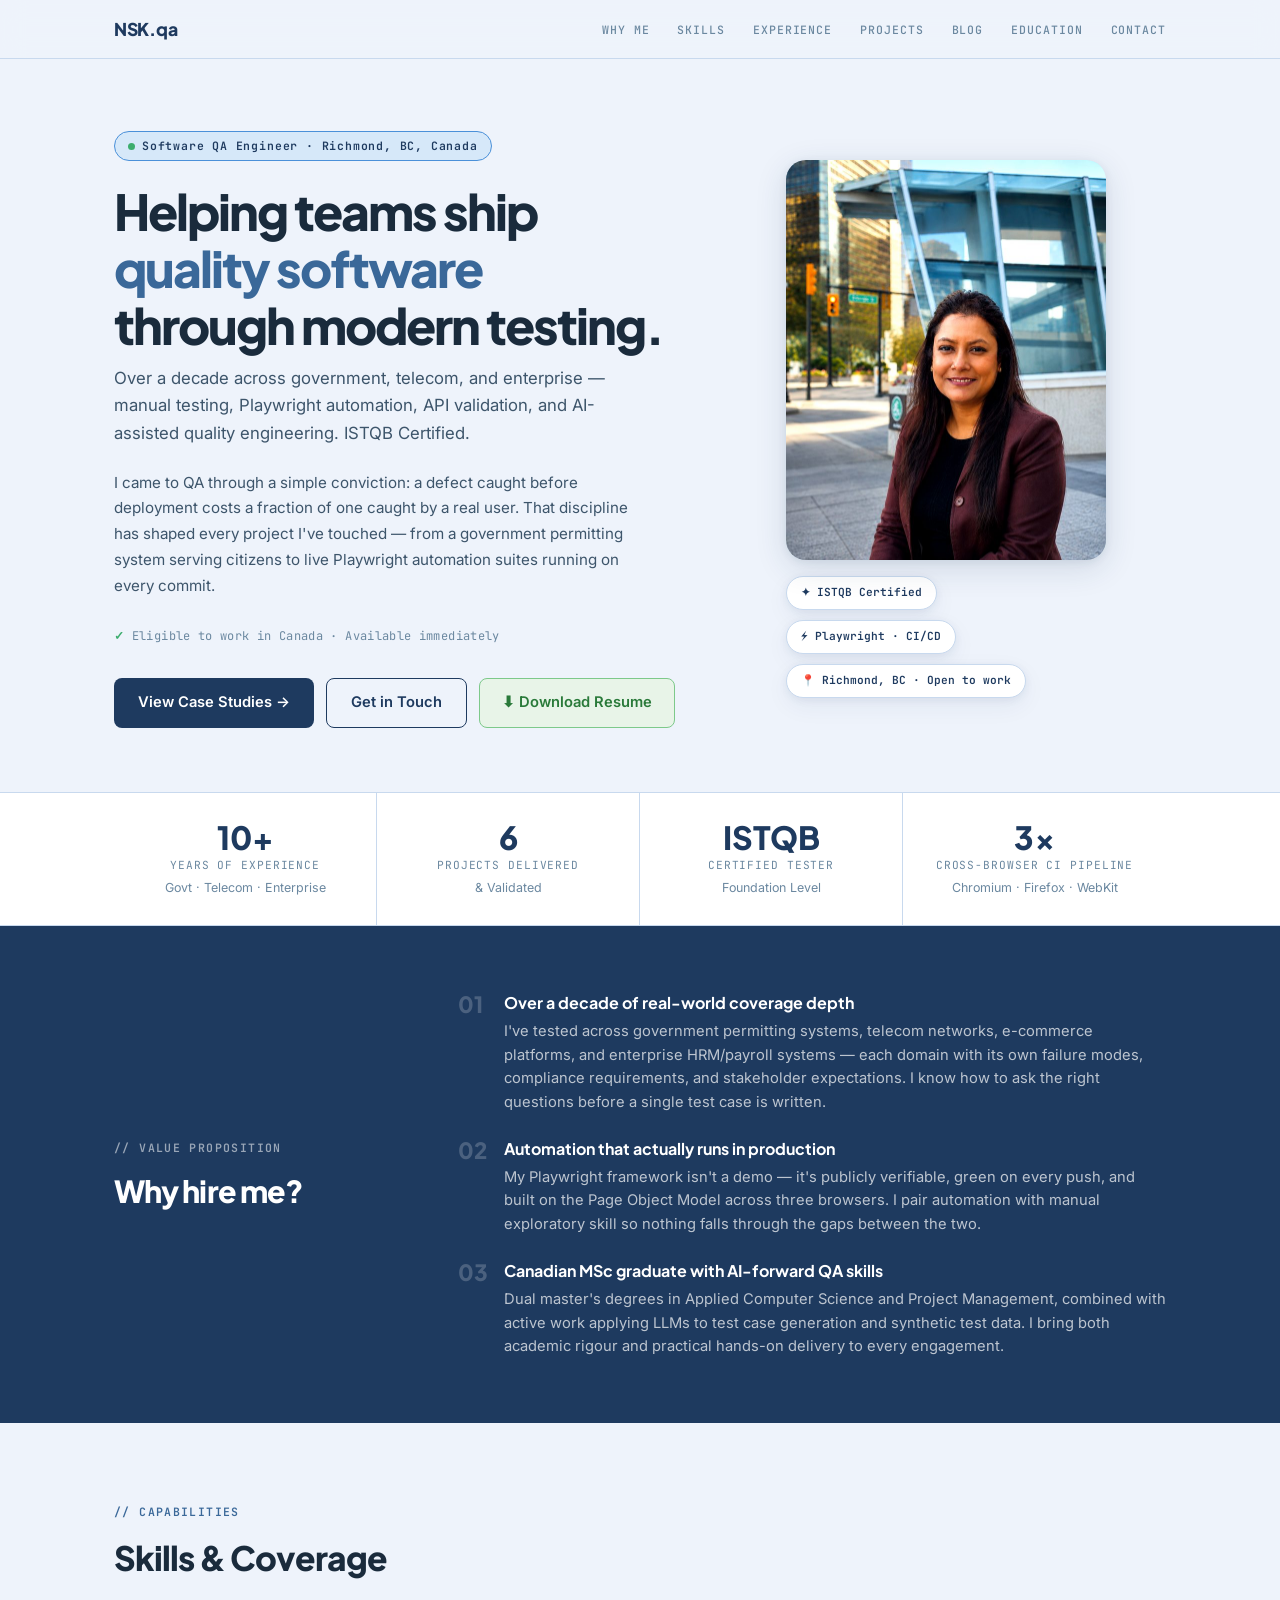
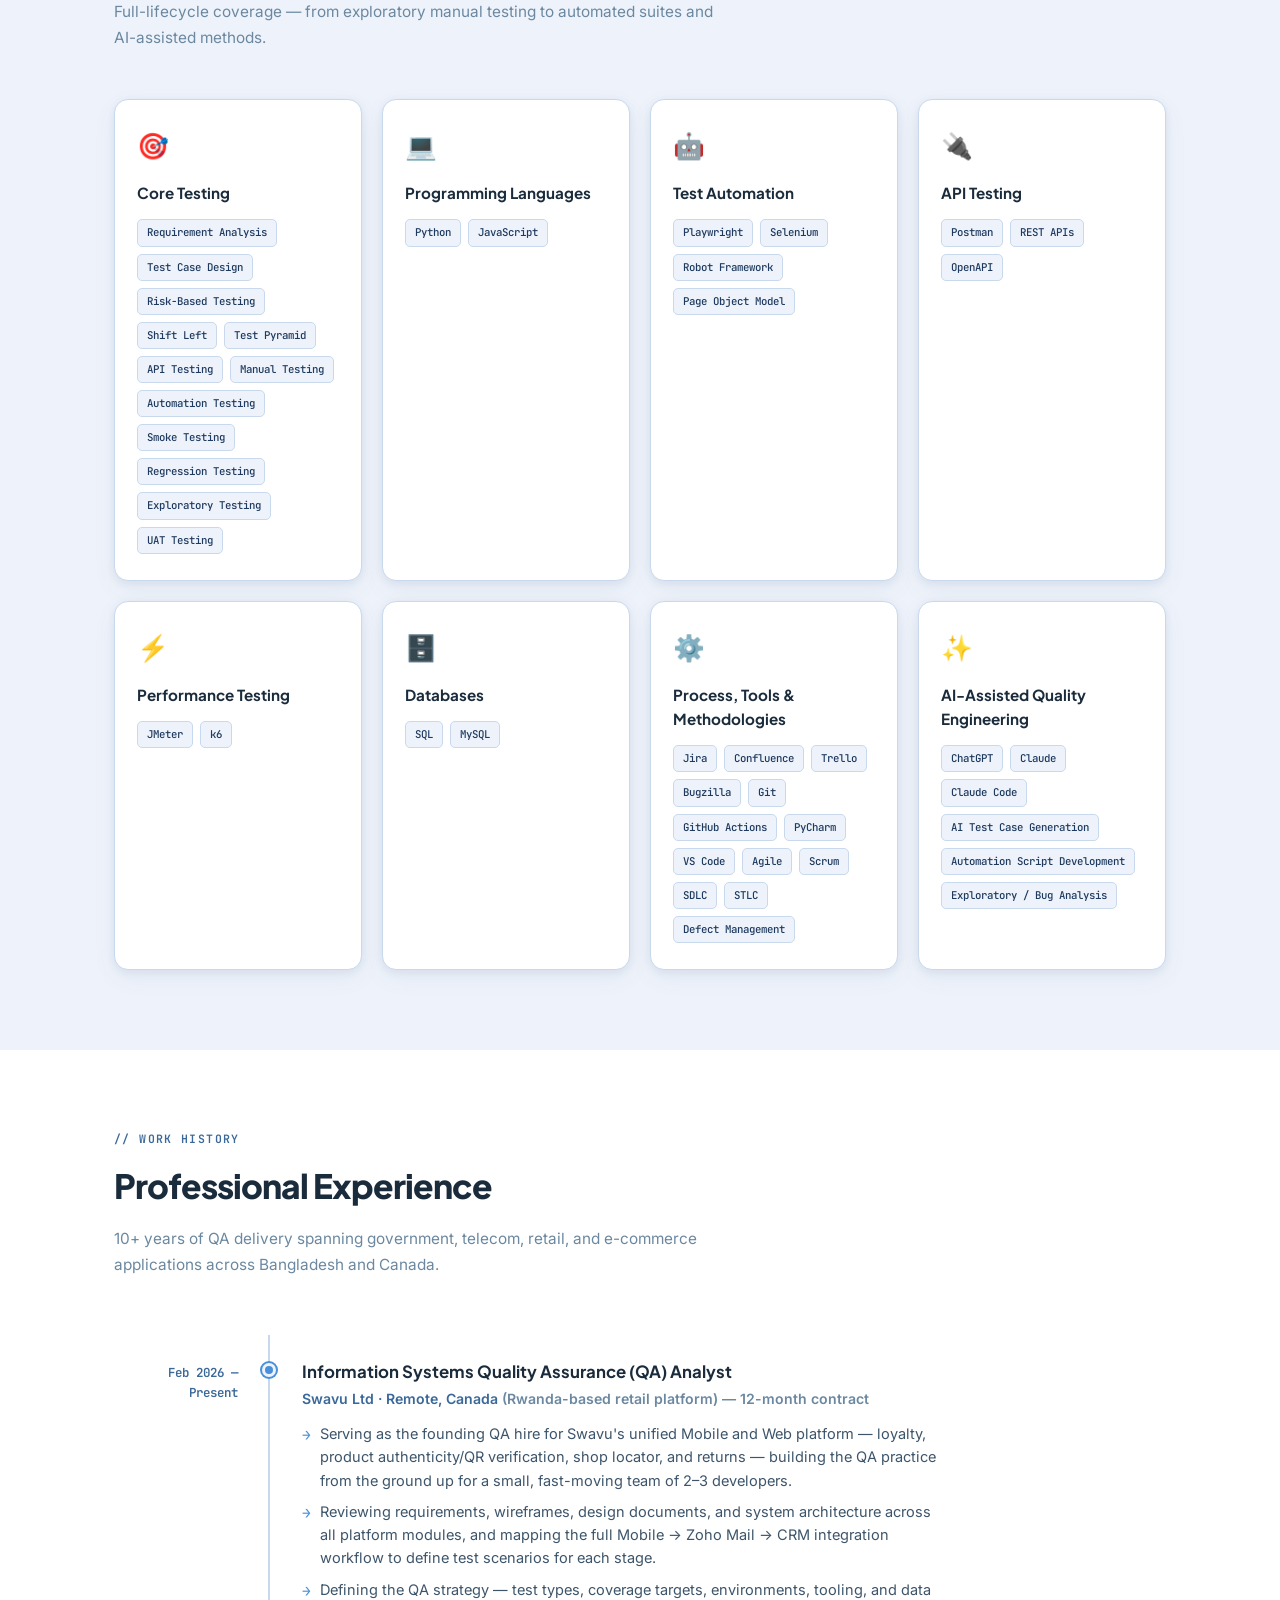
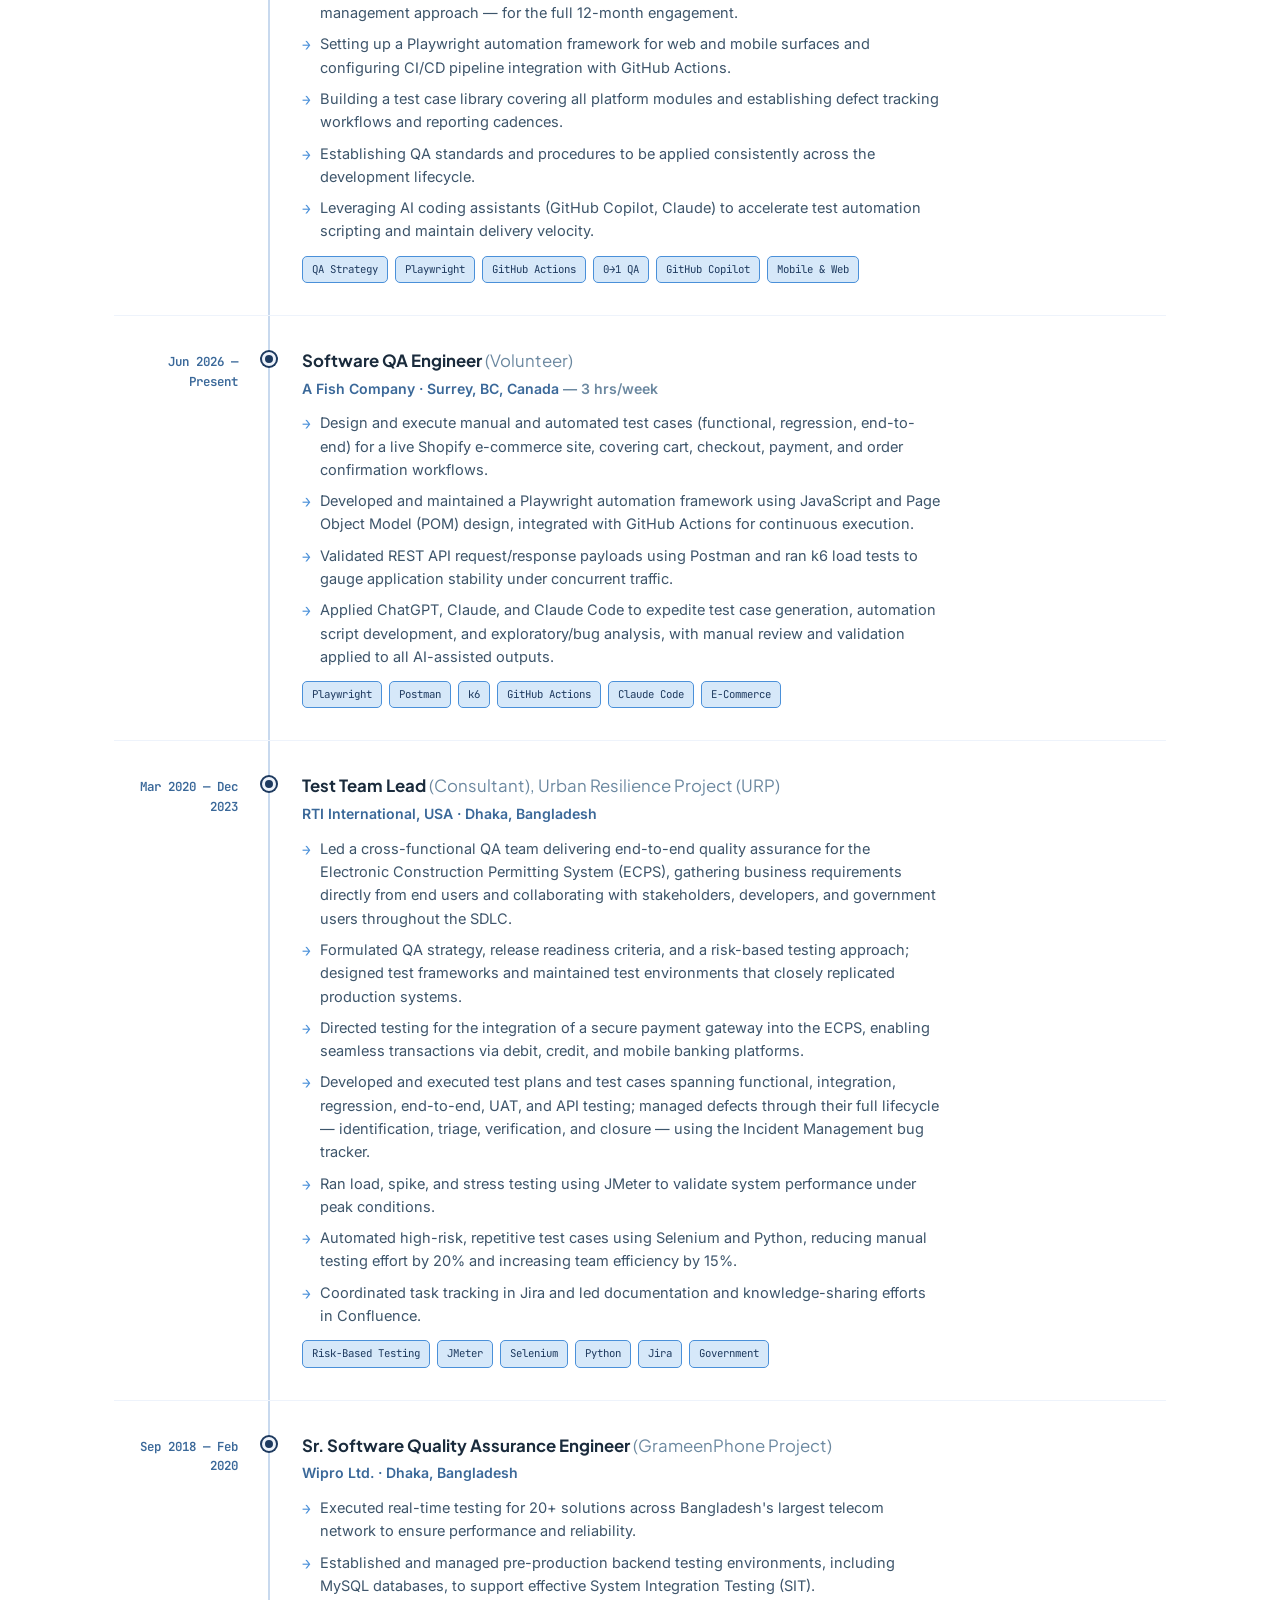
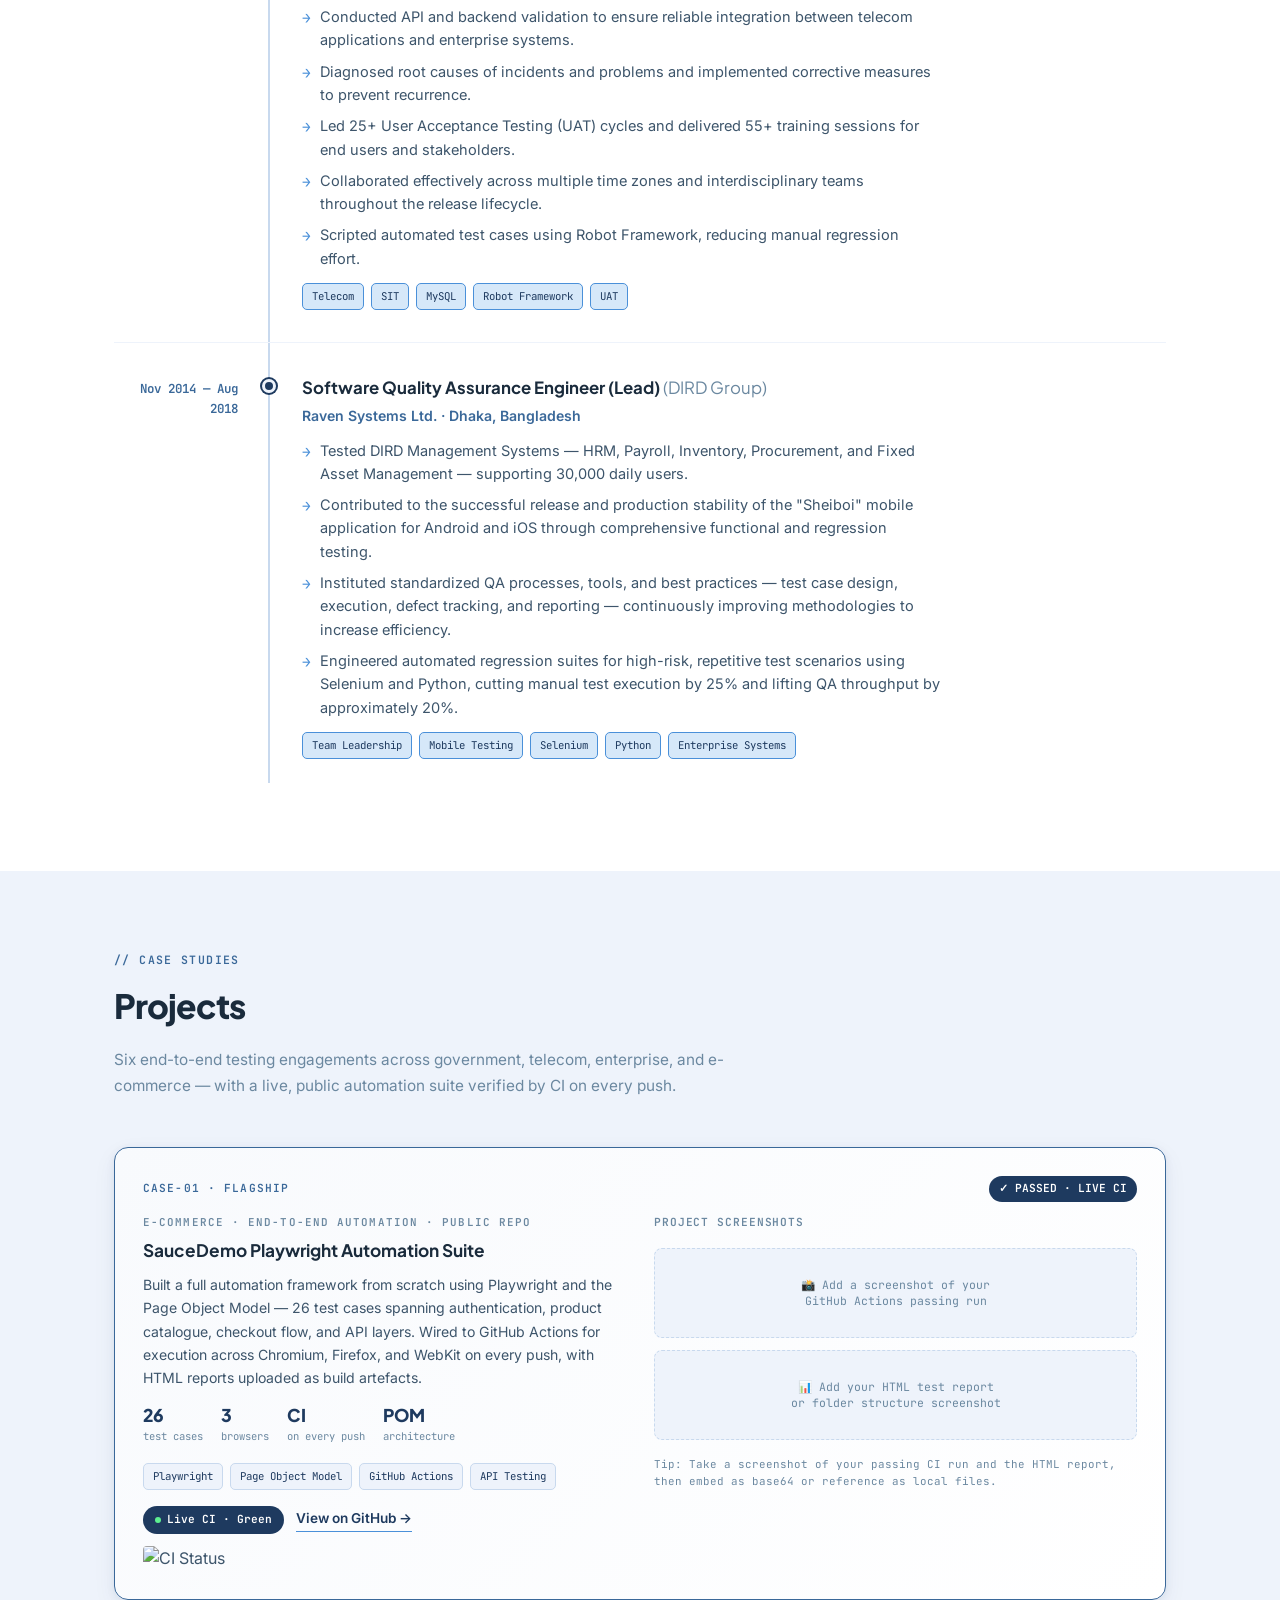
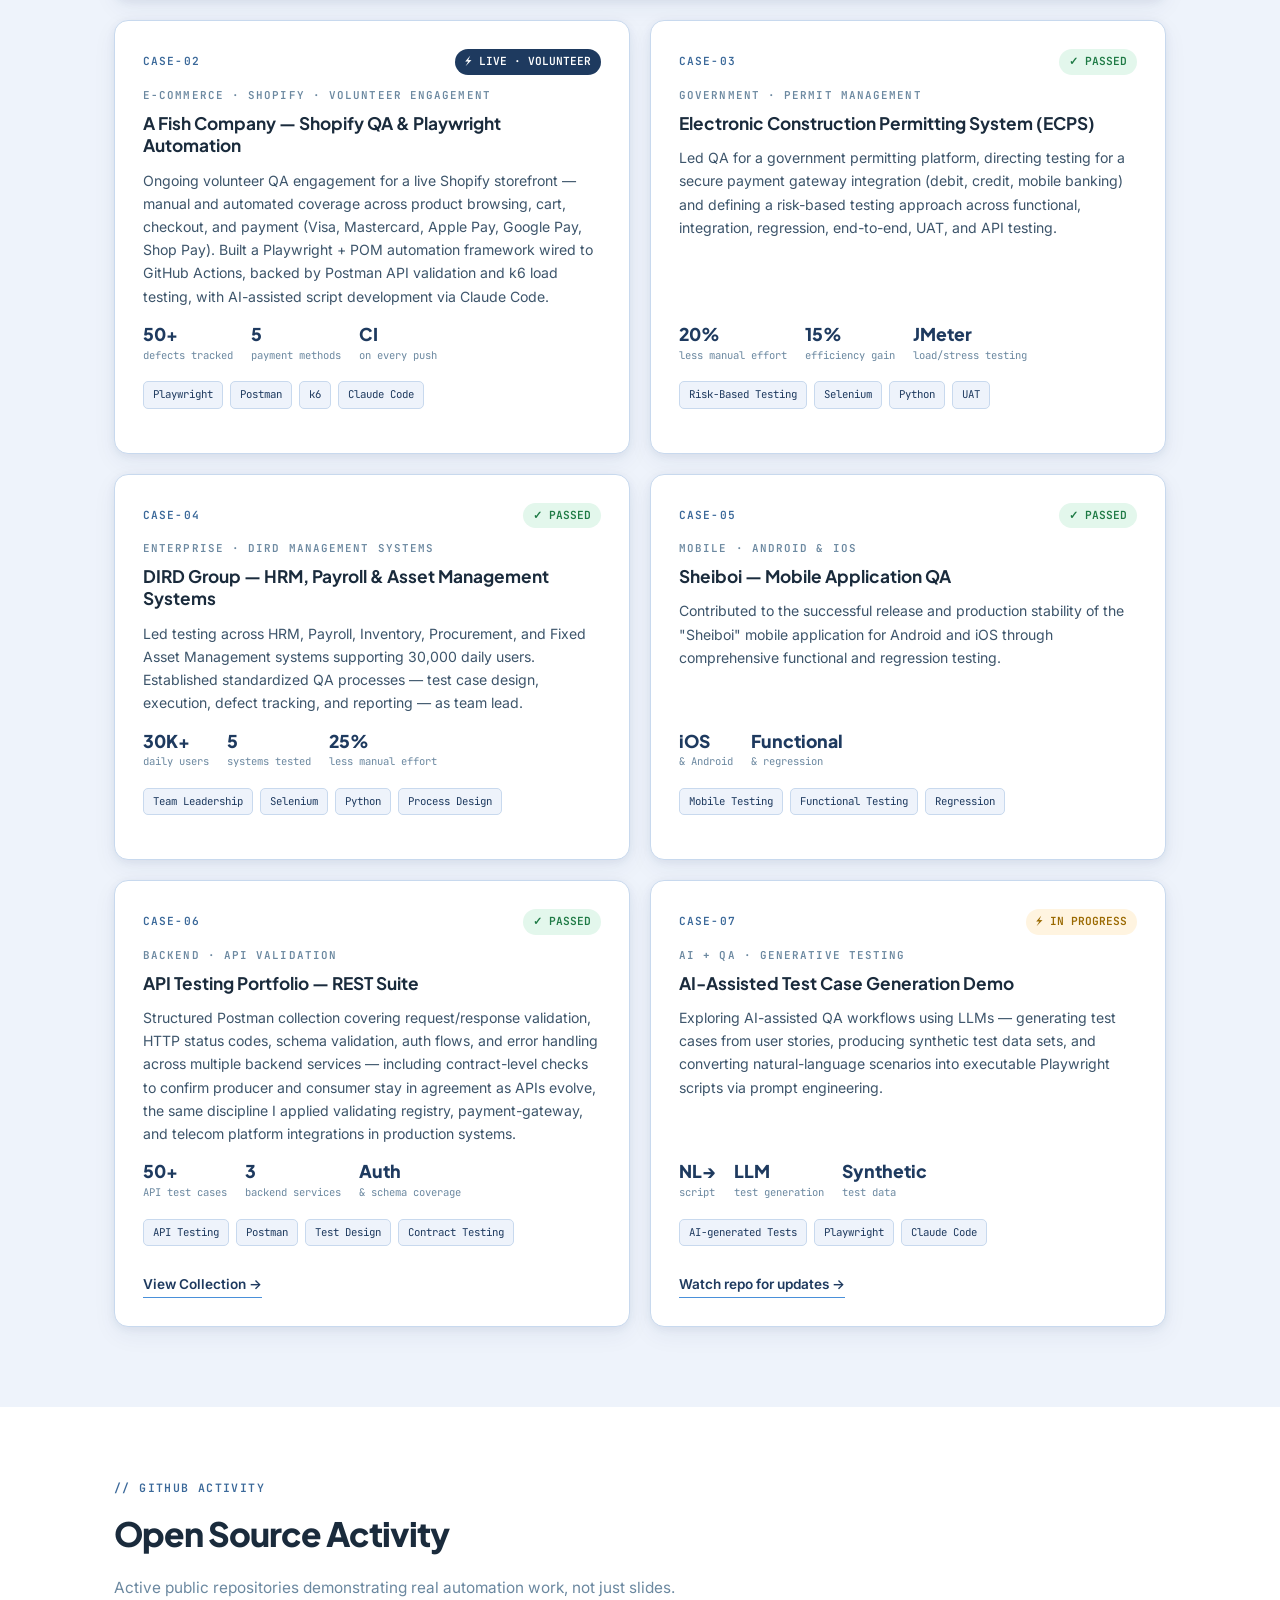
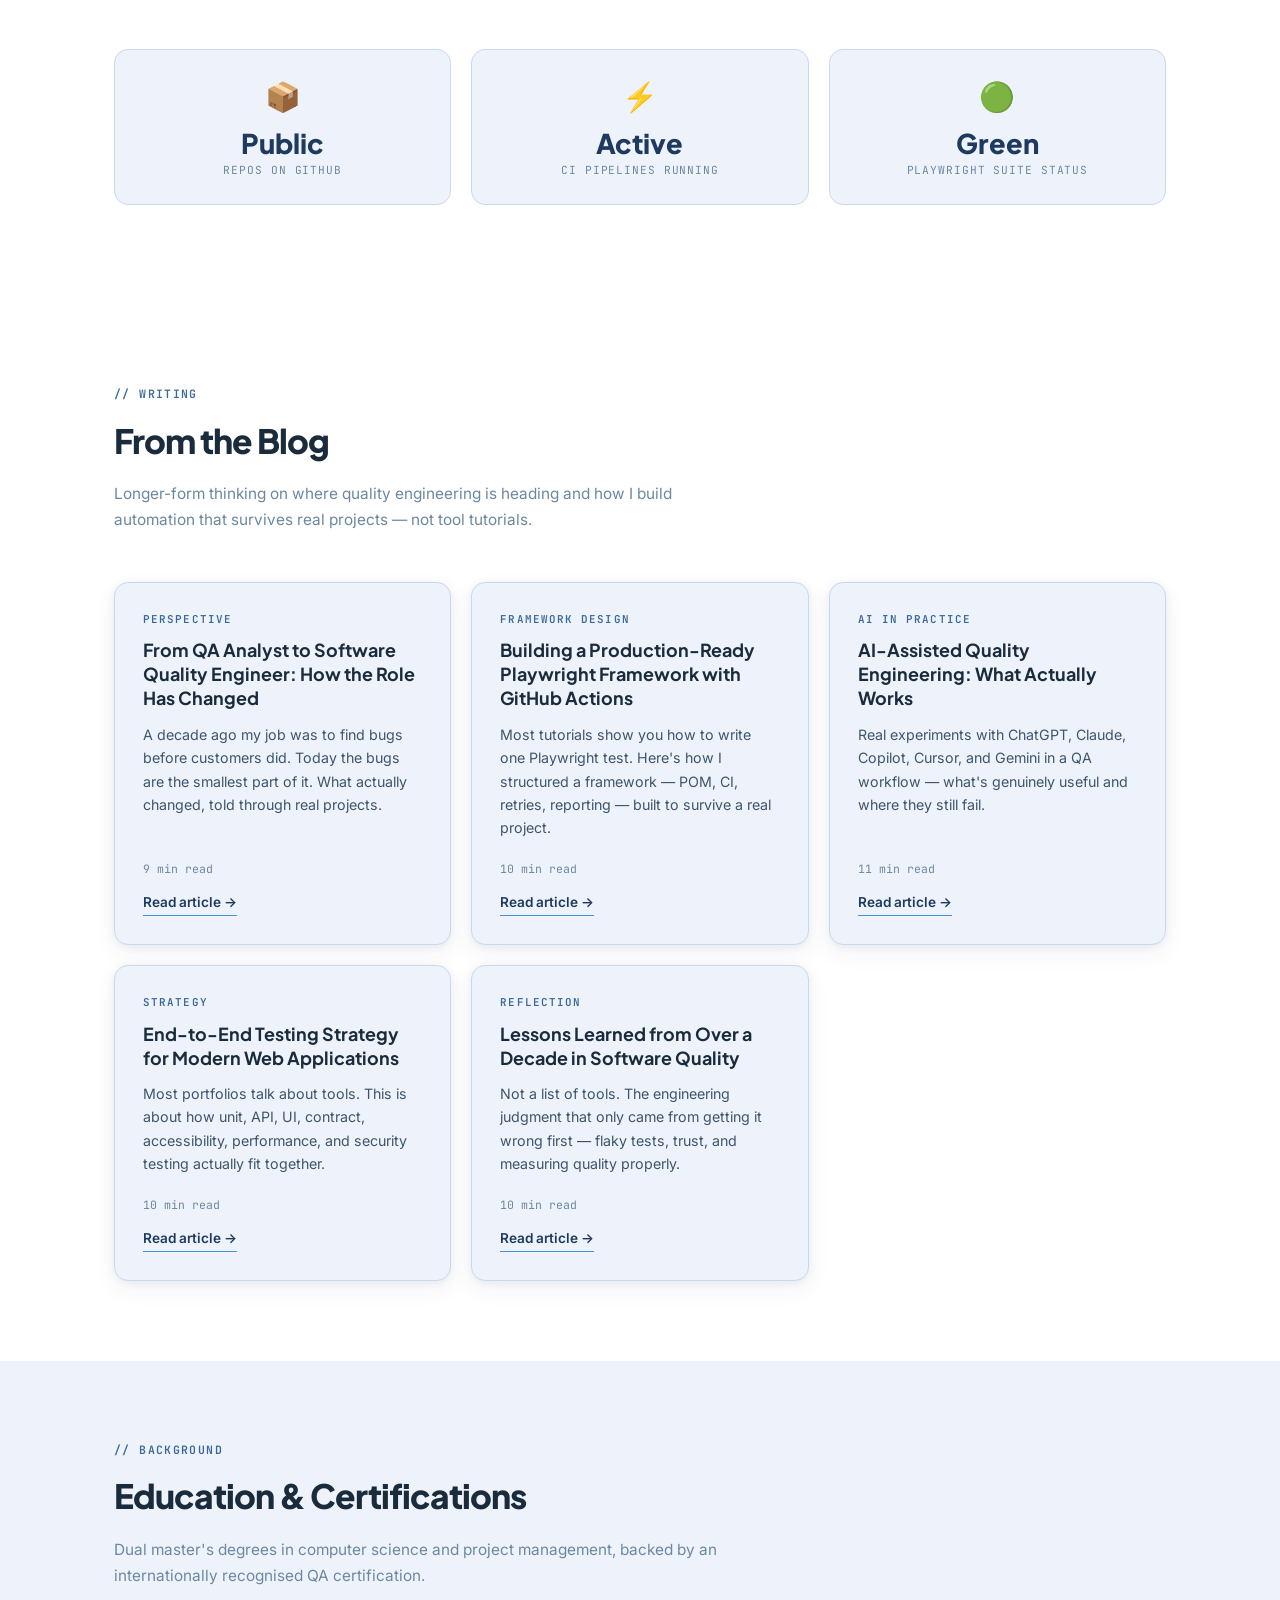
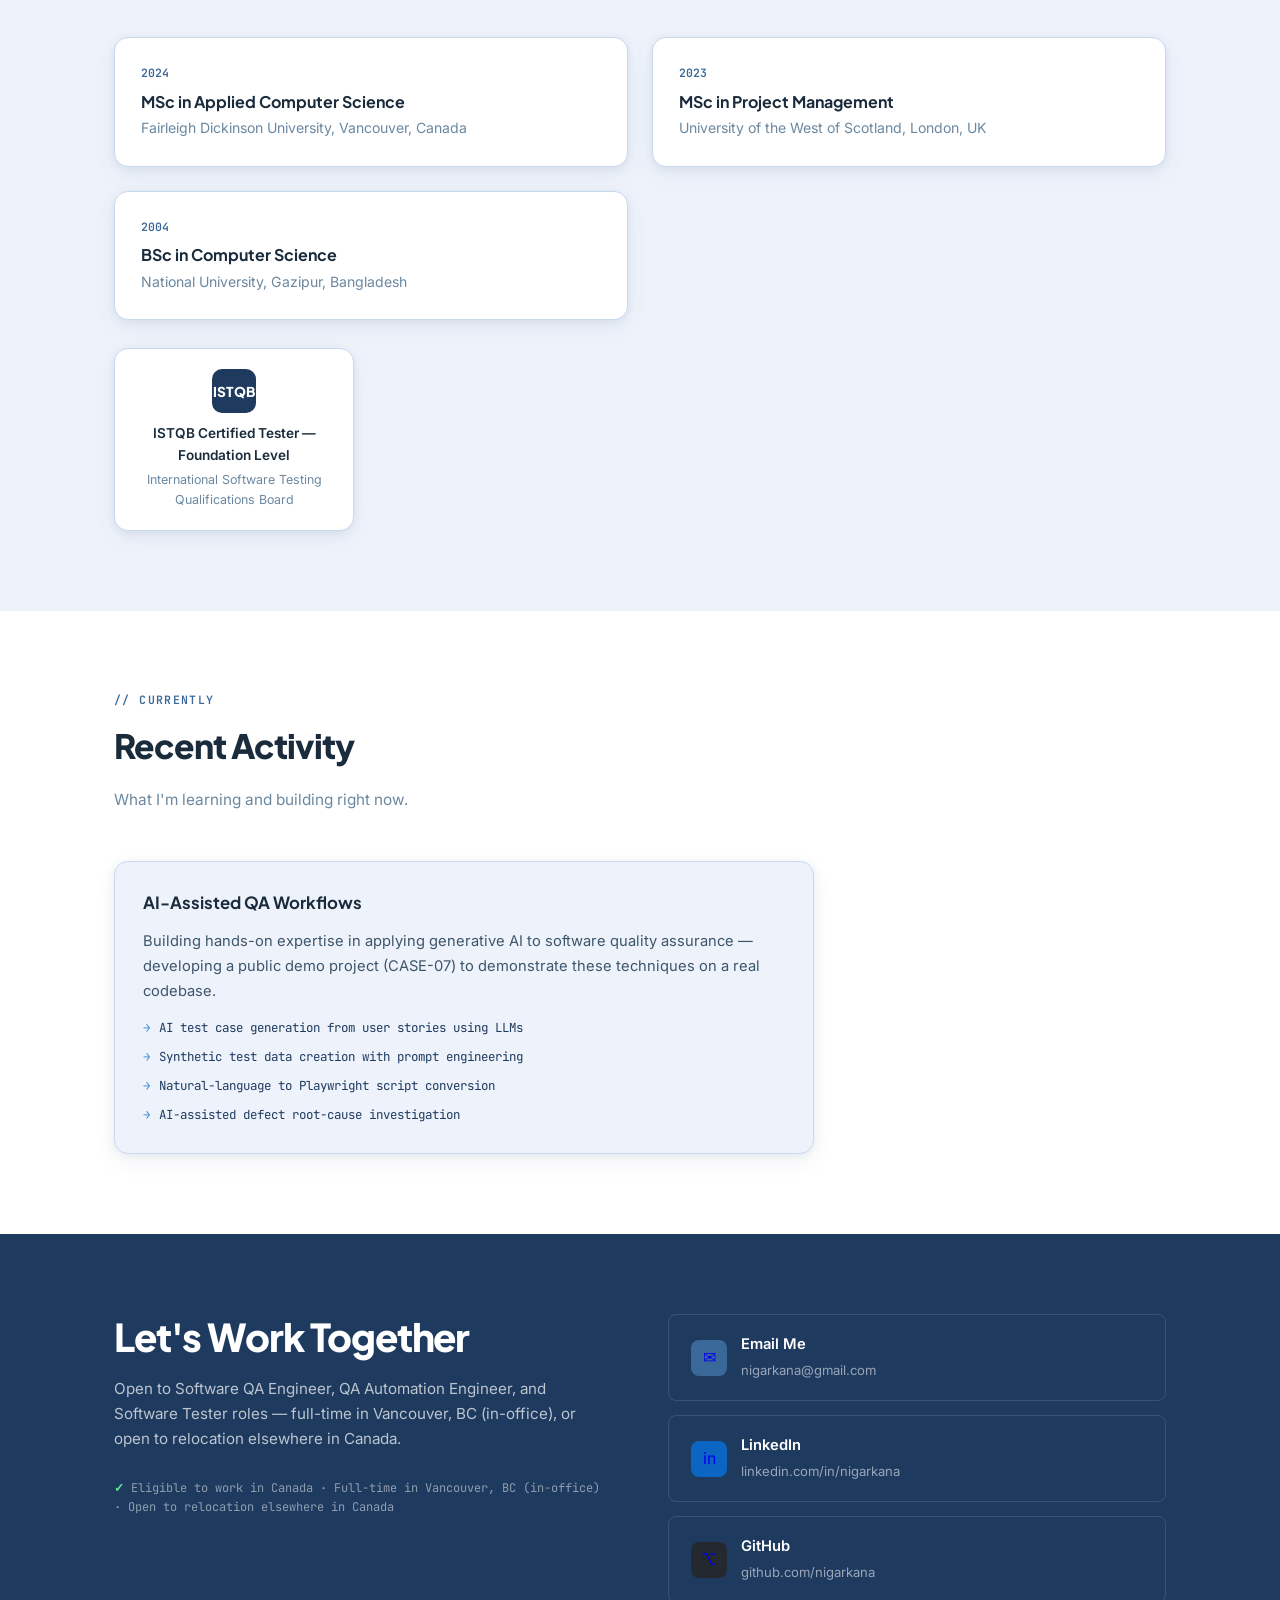
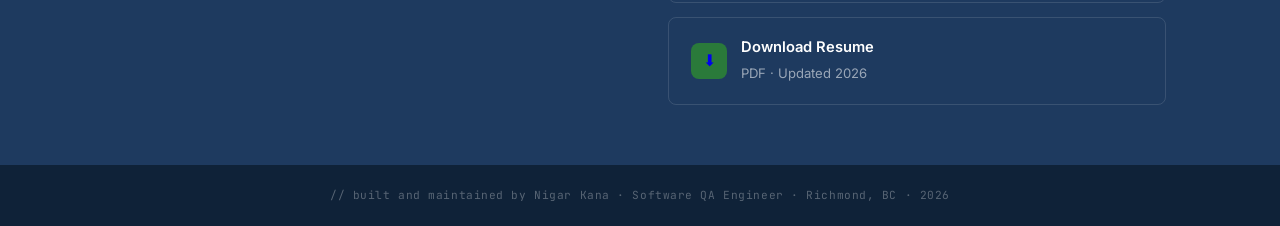
==== index.html @ 9fd66bad "Update Experience and Certifications from latest resume - Add new Swavu Ltd role (Information System" ====
<!DOCTYPE html>
<html lang="en">
<head>
  <meta charset="UTF-8" />
  <meta name="viewport" content="width=device-width, initial-scale=1.0" />
  <title>NK · Software QA Engineer | nigarkana.github.io</title>
  <meta name="description" content="Nigar Kana is a Software QA Engineer with 10+ years of experience across telecom, government, and e-commerce. ISTQB certified. Playwright, Selenium, API testing, and AI-assisted QA. Open to roles in Canada." />
  <meta property="og:title" content="Nigar Kana — Software QA Engineer" />
  <meta property="og:description" content="Software QA Engineer · ISTQB Certified · Playwright, Selenium & API Testing · Richmond, BC, Canada · Open to opportunities." />
  <meta property="og:type" content="profile" />
  <meta property="og:url" content="https://nigarkana.github.io/" />
  <meta name="twitter:card" content="summary" />
  <link rel="canonical" href="https://nigarkana.github.io/" />

  <!-- Favicon: NK monogram -->
  <link rel="icon" type="image/svg+xml" href="[data-uri]" />

  <!-- Fonts -->
  <link rel="preconnect" href="https://fonts.googleapis.com" />
  <link rel="preconnect" href="https://fonts.gstatic.com" crossorigin />
  <link href="https://fonts.googleapis.com/css2?family=Plus+Jakarta+Sans:wght@400;600;700;800&family=Inter:wght@400;500;600&family=JetBrains+Mono:wght@400;500;600&display=swap" rel="stylesheet" />

  <style>
    /* ──────────────────────────────────────────
       TOKENS
    ────────────────────────────────────────── */
    :root {
      --bg:           #EEF3FB;
      --surface:      #FFFFFF;
      --navy:         #1E3A5F;
      --navy-mid:     #2C4F7C;
      --navy-light:   #3A6899;
      --accent:       #4A90D9;
      --accent-soft:  #D6E8F9;
      --text-primary: #1A2B3C;
      --text-body:    #3D556B;
      --text-muted:   #6B88A0;
      --border:       #C8D9EE;
      --shadow-card:  0 2px 8px rgba(30,58,95,.07), 0 8px 24px rgba(30,58,95,.06);
      --shadow-hover: 0 8px 32px rgba(30,58,95,.14), 0 2px 8px rgba(30,58,95,.08);
      --radius:       14px;
      --radius-sm:    8px;
    }

    *, *::before, *::after { box-sizing: border-box; margin: 0; padding: 0; }

    html { scroll-behavior: smooth; }

    body {
      font-family: 'Inter', sans-serif;
      background: var(--bg);
      color: var(--text-body);
      line-height: 1.6;
      -webkit-font-smoothing: antialiased;
    }

    /* ──────────────────────────────────────────
       NAV
    ────────────────────────────────────────── */
    nav {
      position: sticky;
      top: 0;
      z-index: 100;
      background: rgba(238,243,251,.92);
      backdrop-filter: blur(12px);
      border-bottom: 1px solid var(--border);
    }
    .nav-inner {
      max-width: 1100px;
      margin: 0 auto;
      padding: 0 24px;
      height: 58px;
      display: flex;
      align-items: center;
      justify-content: space-between;
    }
    .nav-logo {
      font-family: 'Plus Jakarta Sans', sans-serif;
      font-weight: 800;
      font-size: 1.1rem;
      color: var(--navy);
      letter-spacing: -.3px;
      text-decoration: none;
    }
    .nav-links {
      display: flex;
      gap: 28px;
      list-style: none;
    }
    .nav-links a {
      font-family: 'JetBrains Mono', monospace;
      font-size: .72rem;
      font-weight: 500;
      color: var(--text-muted);
      text-decoration: none;
      text-transform: uppercase;
      letter-spacing: .08em;
      transition: color .2s;
    }
    .nav-links a:hover { color: var(--navy); }

    /* ──────────────────────────────────────────
       HERO
    ────────────────────────────────────────── */
    .hero {
      max-width: 1100px;
      margin: 0 auto;
      padding: 72px 24px 64px;
      display: grid;
      grid-template-columns: 1fr 380px;
      gap: 56px;
      align-items: center;
    }

    .hero-badge {
      display: inline-flex;
      align-items: center;
      gap: 7px;
      background: var(--accent-soft);
      border: 1px solid var(--accent);
      color: var(--navy);
      font-family: 'JetBrains Mono', monospace;
      font-size: .72rem;
      font-weight: 600;
      letter-spacing: .07em;
      padding: 5px 13px;
      border-radius: 20px;
      margin-bottom: 22px;
    }
    .hero-badge::before {
      content: '';
      width: 7px; height: 7px;
      background: #3CAD6E;
      border-radius: 50%;
      animation: pulse 2s infinite;
    }
    @keyframes pulse {
      0%,100% { opacity: 1; }
      50% { opacity: .4; }
    }

    .hero-headline {
      font-family: 'Plus Jakarta Sans', sans-serif;
      font-weight: 800;
      font-size: clamp(2.1rem, 4.5vw, 3.1rem);
      line-height: 1.15;
      color: var(--text-primary);
      letter-spacing: -.04em;
      margin-bottom: 10px;
    }
    .hero-headline em {
      font-style: normal;
      color: var(--navy-light);
    }

    .hero-tagline {
      font-size: 1.05rem;
      color: var(--text-body);
      margin-bottom: 22px;
      max-width: 540px;
      line-height: 1.65;
    }

    .hero-bio {
      font-size: .95rem;
      color: var(--text-body);
      max-width: 540px;
      line-height: 1.7;
      margin-bottom: 28px;
    }

    .hero-eligibility {
      font-family: 'JetBrains Mono', monospace;
      font-size: .75rem;
      color: var(--text-muted);
      margin-bottom: 32px;
      letter-spacing: .03em;
    }
    .hero-eligibility::before {
      content: '✓ ';
      color: #3CAD6E;
      font-weight: 700;
    }

    .hero-cta {
      display: flex;
      gap: 12px;
      flex-wrap: wrap;
    }
    .btn-primary {
      background: var(--navy);
      color: #fff;
      padding: 12px 24px;
      border-radius: var(--radius-sm);
      font-family: 'Inter', sans-serif;
      font-weight: 600;
      font-size: .92rem;
      text-decoration: none;
      transition: background .2s, transform .15s;
      display: inline-flex;
      align-items: center;
      gap: 7px;
    }
    .btn-primary:hover { background: var(--navy-mid); transform: translateY(-1px); }
    .btn-secondary {
      background: transparent;
      color: var(--navy);
      padding: 12px 24px;
      border-radius: var(--radius-sm);
      border: 1.5px solid var(--navy);
      font-family: 'Inter', sans-serif;
      font-weight: 600;
      font-size: .92rem;
      text-decoration: none;
      transition: background .2s, transform .15s;
      display: inline-flex;
      align-items: center;
      gap: 7px;
    }
    .btn-secondary:hover { background: var(--accent-soft); transform: translateY(-1px); }

    /* Resume download button — distinct style */
    .btn-resume {
      background: #E8F4E8;
      color: #2A7A3A;
      border: 1.5px solid #7DC98A;
      padding: 12px 22px;
      border-radius: var(--radius-sm);
      font-family: 'Inter', sans-serif;
      font-weight: 600;
      font-size: .92rem;
      text-decoration: none;
      transition: background .2s, transform .15s;
      display: inline-flex;
      align-items: center;
      gap: 7px;
    }
    .btn-resume:hover { background: #D0EBD3; transform: translateY(-1px); }

    /* ── Hero Photo ── */
    .hero-photo-wrap {
      display: flex;
      flex-direction: column;
      justify-content: flex-start;
      align-items: flex-start;
    }
    .hero-photo-card {
      width: 320px;
      height: 400px;
      border-radius: 20px;
      overflow: hidden;
      box-shadow: var(--shadow-hover);
      position: relative;
      background: var(--accent-soft);
      transition: transform .4s ease;
      transform-style: preserve-3d;
    }
    .hero-photo-card:hover {
      transform: perspective(800px) rotateY(-4deg) rotateX(2deg) scale(1.02);
    }
    .hero-photo-card img {
      width: 100%;
      height: 100%;
      object-fit: cover;
      display: block;
    }
    .hero-photo-placeholder {
      width: 100%;
      height: 100%;
      display: flex;
      align-items: center;
      justify-content: center;
      flex-direction: column;
      gap: 8px;
      background: linear-gradient(145deg, var(--accent-soft), #d0e4f5);
      color: var(--navy-light);
      font-family: 'JetBrains Mono', monospace;
      font-size: .8rem;
    }
    .photo-monogram {
      width: 72px;
      height: 72px;
      background: var(--navy);
      border-radius: 50%;
      display: flex;
      align-items: center;
      justify-content: center;
      font-family: 'Plus Jakarta Sans', sans-serif;
      font-weight: 800;
      font-size: 1.6rem;
      color: #fff;
    }

    .credential-tags {
      display: flex;
      flex-direction: column;
      gap: 10px;
      margin-top: 16px;
      align-items: flex-start;
    }
    .ctag {
      background: var(--surface);
      border: 1px solid var(--border);
      border-radius: 30px;
      padding: 7px 14px;
      font-family: 'JetBrains Mono', monospace;
      font-size: .7rem;
      font-weight: 600;
      color: var(--navy);
      box-shadow: var(--shadow-card);
      white-space: nowrap;
    }

    /* ──────────────────────────────────────────
       STATS ROW
    ────────────────────────────────────────── */
    .stats-row {
      background: var(--surface);
      border-top: 1px solid var(--border);
      border-bottom: 1px solid var(--border);
    }
    .stats-inner {
      max-width: 1100px;
      margin: 0 auto;
      padding: 0 24px;
      display: grid;
      grid-template-columns: repeat(4, 1fr);
      divide-x: 1px solid var(--border);
    }
    .stat-item {
      padding: 28px 24px;
      border-right: 1px solid var(--border);
      text-align: center;
    }
    .stat-item:last-child { border-right: none; }
    .stat-number {
      font-family: 'Plus Jakarta Sans', sans-serif;
      font-weight: 800;
      font-size: 2rem;
      color: var(--navy);
      line-height: 1;
      margin-bottom: 4px;
    }
    .stat-label {
      font-family: 'JetBrains Mono', monospace;
      font-size: .7rem;
      color: var(--text-muted);
      text-transform: uppercase;
      letter-spacing: .08em;
    }
    .stat-sub {
      font-size: .78rem;
      color: var(--text-muted);
      margin-top: 3px;
    }

    /* ──────────────────────────────────────────
       SECTION SKELETON
    ────────────────────────────────────────── */
    section { padding: 80px 0; }
    .section-inner { max-width: 1100px; margin: 0 auto; padding: 0 24px; }

    .section-eyebrow {
      font-family: 'JetBrains Mono', monospace;
      font-size: .72rem;
      font-weight: 600;
      color: var(--navy-light);
      letter-spacing: .12em;
      text-transform: uppercase;
      margin-bottom: 10px;
    }
    .section-title {
      font-family: 'Plus Jakarta Sans', sans-serif;
      font-weight: 800;
      font-size: clamp(1.6rem, 3vw, 2.1rem);
      color: var(--text-primary);
      letter-spacing: -.03em;
      margin-bottom: 14px;
    }
    .section-desc {
      font-size: .96rem;
      color: var(--text-muted);
      max-width: 620px;
      line-height: 1.7;
      margin-bottom: 48px;
    }

    /* ──────────────────────────────────────────
       WHY HIRE ME
    ────────────────────────────────────────── */
    #why { background: var(--navy); color: #fff; padding: 64px 0; }
    .why-inner {
      max-width: 1100px;
      margin: 0 auto;
      padding: 0 24px;
      display: grid;
      grid-template-columns: 280px 1fr;
      gap: 64px;
      align-items: center;
    }
    .why-label {
      font-family: 'JetBrains Mono', monospace;
      font-size: .72rem;
      font-weight: 600;
      letter-spacing: .12em;
      text-transform: uppercase;
      color: rgba(255,255,255,.55);
      margin-bottom: 14px;
    }
    .why-heading {
      font-family: 'Plus Jakarta Sans', sans-serif;
      font-weight: 800;
      font-size: 1.9rem;
      color: #fff;
      letter-spacing: -.03em;
      line-height: 1.25;
    }
    .why-points {
      display: flex;
      flex-direction: column;
      gap: 22px;
    }
    .why-point {
      display: flex;
      gap: 18px;
      align-items: flex-start;
    }
    .why-num {
      font-family: 'Plus Jakarta Sans', sans-serif;
      font-weight: 800;
      font-size: 1.4rem;
      color: rgba(255,255,255,.2);
      min-width: 28px;
      line-height: 1.3;
    }
    .why-text strong {
      display: block;
      font-family: 'Plus Jakarta Sans', sans-serif;
      font-weight: 700;
      font-size: 1rem;
      color: #fff;
      margin-bottom: 4px;
    }
    .why-text p {
      font-size: .92rem;
      color: rgba(255,255,255,.7);
      line-height: 1.6;
    }

    /* ──────────────────────────────────────────
       SKILLS
    ────────────────────────────────────────── */
    #skills { background: var(--bg); }
    .skills-grid {
      display: grid;
      grid-template-columns: repeat(4, 1fr);
      gap: 20px;
    }
    .skill-card {
      background: var(--surface);
      border: 1px solid var(--border);
      border-radius: var(--radius);
      padding: 26px 22px;
      box-shadow: var(--shadow-card);
      transition: box-shadow .25s, transform .25s;
    }
    .skill-card:hover {
      box-shadow: var(--shadow-hover);
      transform: translateY(-3px);
    }
    .skill-icon { font-size: 1.6rem; margin-bottom: 14px; }
    .skill-name {
      font-family: 'Plus Jakarta Sans', sans-serif;
      font-weight: 700;
      font-size: .95rem;
      color: var(--text-primary);
      margin-bottom: 14px;
    }
    .skill-tags {
      display: flex;
      flex-wrap: wrap;
      gap: 7px;
    }
    .stag {
      font-family: 'JetBrains Mono', monospace;
      font-size: .67rem;
      font-weight: 500;
      background: var(--bg);
      border: 1px solid var(--border);
      color: var(--navy);
      padding: 4px 9px;
      border-radius: 5px;
    }

    /* ──────────────────────────────────────────
       PROFESSIONAL EXPERIENCE
    ────────────────────────────────────────── */
    #experience { background: var(--surface); }
    .exp-timeline {
      position: relative;
      display: flex;
      flex-direction: column;
      gap: 0;
    }
    .exp-timeline::before {
      content: '';
      position: absolute;
      left: 154px;
      top: 8px;
      bottom: 8px;
      width: 2px;
      background: var(--border);
    }
    .exp-item {
      display: grid;
      grid-template-columns: 156px 1fr;
      gap: 32px;
      padding: 32px 0;
      border-bottom: 1px solid var(--bg);
      position: relative;
    }
    .exp-item:last-child { border-bottom: none; }
    .exp-date {
      text-align: right;
      padding-right: 32px;
      padding-top: 4px;
    }
    .exp-year {
      font-family: 'JetBrains Mono', monospace;
      font-size: .78rem;
      font-weight: 600;
      color: var(--navy-light);
    }
    .exp-dot {
      position: absolute;
      left: 148px;
      top: 36px;
      width: 14px;
      height: 14px;
      border-radius: 50%;
      background: var(--navy);
      border: 3px solid var(--bg);
      box-shadow: 0 0 0 2px var(--navy);
    }
    .exp-dot.accent {
      background: var(--accent);
      box-shadow: 0 0 0 2px var(--accent);
    }
    .exp-content {}
    .exp-role {
      font-family: 'Plus Jakarta Sans', sans-serif;
      font-weight: 700;
      font-size: 1.05rem;
      color: var(--text-primary);
      margin-bottom: 3px;
    }
    .exp-company {
      font-size: .88rem;
      font-weight: 600;
      color: var(--navy-light);
      margin-bottom: 12px;
    }
    .exp-desc {
      font-size: .91rem;
      color: var(--text-body);
      line-height: 1.65;
      max-width: 640px;
    }
    .exp-bullets {
      max-width: 640px;
      margin: 4px 0 0 0;
      padding: 0;
      list-style: none;
    }
    .exp-bullets li {
      font-size: .91rem;
      color: var(--text-body);
      line-height: 1.6;
      padding-left: 18px;
      position: relative;
      margin-bottom: 8px;
    }
    .exp-bullets li::before {
      content: '→';
      position: absolute;
      left: 0;
      color: var(--accent);
      font-family: 'JetBrains Mono', monospace;
    }
    .exp-bullets li:last-child { margin-bottom: 0; }
    .exp-tags {
      display: flex;
      flex-wrap: wrap;
      gap: 7px;
      margin-top: 12px;
    }
    .etag {
      font-family: 'JetBrains Mono', monospace;
      font-size: .67rem;
      background: var(--accent-soft);
      border: 1px solid var(--accent);
      color: var(--navy);
      padding: 4px 9px;
      border-radius: 5px;
    }

    /* ──────────────────────────────────────────
       PROJECTS
    ────────────────────────────────────────── */
    #projects { background: var(--bg); }
    .projects-grid {
      display: grid;
      grid-template-columns: repeat(2, 1fr);
      gap: 20px;
    }
    .project-card {
      background: var(--surface);
      border: 1px solid var(--border);
      border-radius: var(--radius);
      padding: 28px;
      box-shadow: var(--shadow-card);
      transition: box-shadow .25s, transform .25s;
      display: flex;
      flex-direction: column;
    }
    .project-card:hover {
      box-shadow: var(--shadow-hover);
      transform: translateY(-3px);
    }
    .project-card.flagship {
      grid-column: 1 / -1;
      border: 1.5px solid var(--navy-light);
      background: linear-gradient(135deg, #f8fafd 0%, #fff 100%);
    }
    .project-card.flagship .project-body {
      display: grid;
      grid-template-columns: 1fr 1fr;
      gap: 28px;
    }
    .case-row {
      display: flex;
      align-items: center;
      justify-content: space-between;
      margin-bottom: 12px;
    }
    .case-id {
      font-family: 'JetBrains Mono', monospace;
      font-size: .7rem;
      font-weight: 600;
      color: var(--navy-light);
      letter-spacing: .1em;
    }
    .case-status {
      font-family: 'JetBrains Mono', monospace;
      font-size: .7rem;
      font-weight: 600;
      padding: 4px 10px;
      border-radius: 20px;
    }
    .status-passed { background: #E3F7EC; color: #1E7A45; }
    .status-live   { background: var(--navy); color: #fff; }
    .status-wip    { background: #FFF4E0; color: #9A6900; }

    .project-sector {
      font-family: 'JetBrains Mono', monospace;
      font-size: .68rem;
      font-weight: 600;
      color: var(--text-muted);
      letter-spacing: .1em;
      text-transform: uppercase;
      margin-bottom: 7px;
    }
    .project-title {
      font-family: 'Plus Jakarta Sans', sans-serif;
      font-weight: 700;
      font-size: 1.08rem;
      color: var(--text-primary);
      margin-bottom: 12px;
      line-height: 1.3;
    }
    .project-desc {
      font-size: .88rem;
      color: var(--text-body);
      line-height: 1.65;
      margin-bottom: 18px;
      flex: 1;
    }
    .project-metrics {
      display: flex;
      gap: 18px;
      margin-bottom: 18px;
      flex-wrap: wrap;
    }
    .metric {
      display: flex;
      flex-direction: column;
    }
    .metric-val {
      font-family: 'Plus Jakarta Sans', sans-serif;
      font-weight: 800;
      font-size: 1.1rem;
      color: var(--navy);
      line-height: 1;
    }
    .metric-key {
      font-family: 'JetBrains Mono', monospace;
      font-size: .66rem;
      color: var(--text-muted);
      margin-top: 3px;
    }
    .project-tags {
      display: flex;
      flex-wrap: wrap;
      gap: 7px;
      margin-bottom: 16px;
    }
    .ptag {
      font-family: 'JetBrains Mono', monospace;
      font-size: .67rem;
      background: var(--bg);
      border: 1px solid var(--border);
      color: var(--navy);
      padding: 4px 9px;
      border-radius: 5px;
    }
    .project-link {
      display: inline-flex;
      align-items: center;
      gap: 6px;
      font-family: 'Inter', sans-serif;
      font-size: .85rem;
      font-weight: 600;
      color: var(--navy);
      text-decoration: none;
      border-bottom: 1.5px solid var(--accent);
      padding-bottom: 1px;
      transition: color .2s;
      width: fit-content;
    }
    .project-link:hover { color: var(--accent); }

    /* Flagship screenshots area */
    .flagship-screenshots {
      display: flex;
      flex-direction: column;
      gap: 12px;
    }
    .screenshot-label {
      font-family: 'JetBrains Mono', monospace;
      font-size: .7rem;
      font-weight: 600;
      color: var(--text-muted);
      text-transform: uppercase;
      letter-spacing: .08em;
      margin-bottom: 4px;
    }
    .screenshot-placeholder {
      background: var(--bg);
      border: 1.5px dashed var(--border);
      border-radius: var(--radius-sm);
      height: 90px;
      display: flex;
      align-items: center;
      justify-content: center;
      color: var(--text-muted);
      font-family: 'JetBrains Mono', monospace;
      font-size: .72rem;
      text-align: center;
      line-height: 1.4;
    }
    .ci-badge-row {
      display: flex;
      align-items: center;
      gap: 12px;
      margin-top: 4px;
    }
    .ci-live-pill {
      display: inline-flex;
      align-items: center;
      gap: 6px;
      background: var(--navy);
      color: #fff;
      font-family: 'JetBrains Mono', monospace;
      font-size: .7rem;
      font-weight: 600;
      padding: 5px 12px;
      border-radius: 20px;
    }
    .ci-live-pill::before {
      content: '';
      width: 6px; height: 6px;
      background: #5DEF90;
      border-radius: 50%;
      animation: pulse 2s infinite;
    }

    /* ──────────────────────────────────────────
       GITHUB STATS
    ────────────────────────────────────────── */
    #github { background: var(--surface); padding: 72px 0; }
    .github-inner {
      max-width: 1100px;
      margin: 0 auto;
      padding: 0 24px;
    }
    .github-stats-grid {
      display: grid;
      grid-template-columns: repeat(3, 1fr);
      gap: 20px;
      margin-top: 40px;
    }
    .github-stat-card {
      background: var(--bg);
      border: 1px solid var(--border);
      border-radius: var(--radius);
      padding: 24px;
      text-align: center;
      transition: box-shadow .2s, transform .2s;
    }
    .github-stat-card:hover {
      box-shadow: var(--shadow-hover);
      transform: translateY(-2px);
    }
    .gh-icon { font-size: 1.8rem; margin-bottom: 10px; }
    .gh-val {
      font-family: 'Plus Jakarta Sans', sans-serif;
      font-weight: 800;
      font-size: 1.7rem;
      color: var(--navy);
      line-height: 1;
      margin-bottom: 5px;
    }
    .gh-label {
      font-family: 'JetBrains Mono', monospace;
      font-size: .7rem;
      color: var(--text-muted);
      text-transform: uppercase;
      letter-spacing: .08em;
    }
    .github-img-row {
      display: flex;
      gap: 16px;
      margin-top: 28px;
      flex-wrap: wrap;
      justify-content: center;
    }
    .github-img-row img {
      border-radius: var(--radius-sm);
      border: 1px solid var(--border);
      height: 160px;
      width: auto;
      object-fit: contain;
    }

    /* ──────────────────────────────────────────
       BLOG
    ────────────────────────────────────────── */
    #blog { background: var(--surface); }
    .blog-grid {
      display: grid;
      grid-template-columns: repeat(3, 1fr);
      gap: 20px;
    }
    .blog-card {
      background: var(--bg);
      border: 1px solid var(--border);
      border-radius: var(--radius);
      padding: 28px;
      box-shadow: var(--shadow-card);
      transition: box-shadow .25s, transform .25s;
      display: flex;
      flex-direction: column;
      text-decoration: none;
    }
    .blog-card:hover {
      box-shadow: var(--shadow-hover);
      transform: translateY(-3px);
    }
    .blog-eyebrow {
      font-family: 'JetBrains Mono', monospace;
      font-size: .68rem;
      font-weight: 600;
      color: var(--navy-light);
      letter-spacing: .1em;
      text-transform: uppercase;
      margin-bottom: 10px;
    }
    .blog-title {
      font-family: 'Plus Jakarta Sans', sans-serif;
      font-weight: 700;
      font-size: 1.12rem;
      color: var(--text-primary);
      margin-bottom: 12px;
      line-height: 1.35;
    }
    .blog-desc {
      font-size: .89rem;
      color: var(--text-body);
      line-height: 1.65;
      margin-bottom: 20px;
      flex: 1;
    }
    .blog-meta {
      font-family: 'JetBrains Mono', monospace;
      font-size: .72rem;
      color: var(--text-muted);
      margin-bottom: 14px;
    }
    .blog-read {
      display: inline-flex;
      align-items: center;
      gap: 6px;
      font-family: 'Inter', sans-serif;
      font-size: .85rem;
      font-weight: 600;
      color: var(--navy);
      border-bottom: 1.5px solid var(--accent);
      padding-bottom: 1px;
      width: fit-content;
      transition: color .2s;
    }
    .blog-card:hover .blog-read { color: var(--accent); }

    /* ──────────────────────────────────────────
       EDUCATION
    ────────────────────────────────────────── */
    #education { background: var(--bg); }
    .edu-grid {
      display: grid;
      grid-template-columns: 1fr 1fr;
      gap: 24px;
    }
    .edu-card {
      background: var(--surface);
      border: 1px solid var(--border);
      border-radius: var(--radius);
      padding: 26px;
      box-shadow: var(--shadow-card);
    }
    .edu-year {
      font-family: 'JetBrains Mono', monospace;
      font-size: .72rem;
      color: var(--navy-light);
      font-weight: 600;
      margin-bottom: 6px;
    }
    .edu-deg {
      font-family: 'Plus Jakarta Sans', sans-serif;
      font-weight: 700;
      font-size: 1rem;
      color: var(--text-primary);
      margin-bottom: 3px;
    }
    .edu-inst {
      font-size: .88rem;
      color: var(--text-muted);
    }
    .cert-grid {
      display: grid;
      grid-template-columns: repeat(auto-fit, minmax(200px, 240px));
      gap: 14px;
      margin-top: 28px;
    }
    .cert-card {
      background: var(--surface);
      border: 1px solid var(--border);
      border-radius: var(--radius);
      padding: 20px;
      text-align: center;
      box-shadow: var(--shadow-card);
    }
    .cert-badge {
      width: 44px; height: 44px;
      background: var(--navy);
      border-radius: 10px;
      display: flex;
      align-items: center;
      justify-content: center;
      font-family: 'Plus Jakarta Sans', sans-serif;
      font-weight: 800;
      font-size: .85rem;
      color: #fff;
      margin: 0 auto 10px;
    }
    .cert-name {
      font-family: 'Inter', sans-serif;
      font-weight: 600;
      font-size: .85rem;
      color: var(--text-primary);
      margin-bottom: 3px;
    }
    .cert-org {
      font-size: .78rem;
      color: var(--text-muted);
    }

    /* ──────────────────────────────────────────
       ACTIVITY
    ────────────────────────────────────────── */
    #activity { background: var(--surface); }
    .activity-card {
      background: var(--bg);
      border: 1px solid var(--border);
      border-radius: var(--radius);
      padding: 28px;
      box-shadow: var(--shadow-card);
      max-width: 700px;
    }
    .activity-title {
      font-family: 'Plus Jakarta Sans', sans-serif;
      font-weight: 700;
      font-size: 1.05rem;
      color: var(--text-primary);
      margin-bottom: 12px;
    }
    .activity-desc {
      font-size: .92rem;
      color: var(--text-body);
      line-height: 1.7;
    }
    .activity-list {
      margin-top: 14px;
      display: flex;
      flex-direction: column;
      gap: 9px;
    }
    .activity-list li {
      font-family: 'JetBrains Mono', monospace;
      font-size: .78rem;
      color: var(--navy);
      padding-left: 16px;
      position: relative;
      list-style: none;
    }
    .activity-list li::before {
      content: '→';
      position: absolute;
      left: 0;
      color: var(--accent);
    }

    /* ──────────────────────────────────────────
       CONTACT
    ────────────────────────────────────────── */
    #contact {
      background: var(--navy);
      color: #fff;
      padding: 80px 0 60px;
    }
    .contact-inner {
      max-width: 1100px;
      margin: 0 auto;
      padding: 0 24px;
      display: grid;
      grid-template-columns: 1fr 1fr;
      gap: 56px;
      align-items: start;
    }
    .contact-heading {
      font-family: 'Plus Jakarta Sans', sans-serif;
      font-weight: 800;
      font-size: clamp(1.8rem, 3vw, 2.4rem);
      color: #fff;
      letter-spacing: -.03em;
      margin-bottom: 16px;
      line-height: 1.2;
    }
    .contact-sub {
      font-size: .95rem;
      color: rgba(255,255,255,.7);
      line-height: 1.65;
      margin-bottom: 28px;
    }
    .contact-eligibility {
      font-family: 'JetBrains Mono', monospace;
      font-size: .75rem;
      color: rgba(255,255,255,.5);
      margin-bottom: 36px;
    }
    .contact-eligibility strong { color: #5DEF90; }
    .contact-links {
      display: flex;
      flex-direction: column;
      gap: 14px;
    }
    .contact-link {
      display: flex;
      align-items: center;
      gap: 14px;
      padding: 18px 22px;
      border-radius: var(--radius-sm);
      text-decoration: none;
      transition: background .2s, transform .15s;
      border: 1px solid rgba(255,255,255,.12);
    }
    .contact-link:hover { background: rgba(255,255,255,.07); transform: translateX(3px); }
    .contact-link-icon {
      width: 36px; height: 36px;
      border-radius: 8px;
      display: flex;
      align-items: center;
      justify-content: center;
      font-size: 1rem;
      flex-shrink: 0;
    }
    .contact-link-icon.email-ic { background: #3A6899; }
    .contact-link-icon.li-ic { background: #0A66C2; }
    .contact-link-icon.gh-ic { background: #24292F; }
    .contact-link-icon.cv-ic { background: #2A7A3A; }
    .contact-link-text strong {
      display: block;
      font-weight: 600;
      font-size: .92rem;
      color: #fff;
    }
    .contact-link-text span {
      font-size: .82rem;
      color: rgba(255,255,255,.55);
    }

    footer {
      background: #0F2238;
      padding: 22px 24px;
      text-align: center;
      font-family: 'JetBrains Mono', monospace;
      font-size: .7rem;
      color: rgba(255,255,255,.3);
      letter-spacing: .05em;
    }

    /* ──────────────────────────────────────────
       RESPONSIVE
    ────────────────────────────────────────── */
    @media (max-width: 900px) {
      .hero { grid-template-columns: 1fr; padding: 48px 20px; }
      .hero-photo-wrap { display: none; }
      .skills-grid { grid-template-columns: repeat(2, 1fr); }
      .projects-grid { grid-template-columns: 1fr; }
      .blog-grid { grid-template-columns: repeat(2, 1fr); }
      .project-card.flagship .project-body { grid-template-columns: 1fr; }
      .edu-grid { grid-template-columns: 1fr; }
      .stats-inner { grid-template-columns: repeat(2, 1fr); }
      .contact-inner { grid-template-columns: 1fr; }
      .why-inner { grid-template-columns: 1fr; }
      .github-stats-grid { grid-template-columns: repeat(2, 1fr); }
      .exp-timeline::before { display: none; }
      .exp-item { grid-template-columns: 1fr; }
      .exp-date { text-align: left; padding-right: 0; }
      .exp-dot { display: none; }
    }

    @media (prefers-reduced-motion: reduce) {
      *, *::before, *::after { animation: none !important; transition: none !important; }
    }
  </style>
</head>
<body>

<!-- ── NAV ── -->
<nav>
  <div class="nav-inner">
    <a href="#" class="nav-logo">NSK.qa</a>
    <ul class="nav-links">
      <li><a href="#why">Why Me</a></li>
      <li><a href="#skills">Skills</a></li>
      <li><a href="#experience">Experience</a></li>
      <li><a href="#projects">Projects</a></li>
      <li><a href="#blog">Blog</a></li>
      <li><a href="#education">Education</a></li>
      <li><a href="#contact">Contact</a></li>
    </ul>
  </div>
</nav>

<!-- ── HERO ── -->
<main>
<section style="padding: 0;">
  <div class="hero">
    <div class="hero-content">
      <div class="hero-badge">Software QA Engineer · Richmond, BC, Canada</div>

      <h1 class="hero-headline">
        Helping teams ship<br><em>quality software</em><br>through modern testing.
      </h1>

      <p class="hero-tagline">
        Over a decade across government, telecom, and enterprise — manual testing, Playwright automation, API validation, and AI-assisted quality engineering. ISTQB Certified.
      </p>

      <p class="hero-bio">
        I came to QA through a simple conviction: a defect caught before deployment costs a fraction of one caught by a real user. That discipline has shaped every project I've touched — from a government permitting system serving citizens to live Playwright automation suites running on every commit.
      </p>

      <p class="hero-eligibility">Eligible to work in Canada · Available immediately</p>

      <div class="hero-cta">
        <a href="#projects" class="btn-primary">View Case Studies →</a>
        <a href="#contact" class="btn-secondary">Get in Touch</a>
        <!-- Replace href below with your actual resume URL or file path -->
        <a href="resume.pdf" class="btn-resume" download="Nigar Kana-Software QA Engineer-Resume.pdf">⬇ Download Resume</a>
      </div>
    </div>

    <div class="hero-photo-wrap">
      <div class="hero-photo-card">
        <img src="[data-uri]" alt="Nigar Kana — Software QA Engineer, Richmond, BC" style="width:100%;height:100%;object-fit:cover;object-position:center top;display:block;" />
      </div>
      <div class="credential-tags">
        <div class="ctag">✦ ISTQB Certified</div>
        <div class="ctag">⚡ Playwright · CI/CD</div>
        <div class="ctag">📍 Richmond, BC · Open to work</div>
      </div>
    </div>
  </div>
</section>

<!-- ── STATS ROW ── -->
<div class="stats-row">
  <div class="stats-inner">
    <div class="stat-item">
      <div class="stat-number">10+</div>
      <div class="stat-label">Years of Experience</div>
      <div class="stat-sub">Govt · Telecom · Enterprise</div>
    </div>
    <div class="stat-item">
      <div class="stat-number">6</div>
      <div class="stat-label">Projects Delivered</div>
      <div class="stat-sub">& Validated</div>
    </div>
    <div class="stat-item">
      <div class="stat-number">ISTQB</div>
      <div class="stat-label">Certified Tester</div>
      <div class="stat-sub">Foundation Level</div>
    </div>
    <div class="stat-item">
      <div class="stat-number">3×</div>
      <div class="stat-label">Cross-browser CI Pipeline</div>
      <div class="stat-sub">Chromium · Firefox · WebKit</div>
    </div>
  </div>
</div>

<!-- ── WHY HIRE ME ── -->
<section id="why">
  <div class="why-inner">
    <div>
      <div class="why-label">// value proposition</div>
      <h2 class="why-heading">Why hire me?</h2>
    </div>
    <div class="why-points">
      <div class="why-point">
        <div class="why-num">01</div>
        <div class="why-text">
          <strong>Over a decade of real-world coverage depth</strong>
          <p>I've tested across government permitting systems, telecom networks, e-commerce platforms, and enterprise HRM/payroll systems — each domain with its own failure modes, compliance requirements, and stakeholder expectations. I know how to ask the right questions before a single test case is written.</p>
        </div>
      </div>
      <div class="why-point">
        <div class="why-num">02</div>
        <div class="why-text">
          <strong>Automation that actually runs in production</strong>
          <p>My Playwright framework isn't a demo — it's publicly verifiable, green on every push, and built on the Page Object Model across three browsers. I pair automation with manual exploratory skill so nothing falls through the gaps between the two.</p>
        </div>
      </div>
      <div class="why-point">
        <div class="why-num">03</div>
        <div class="why-text">
          <strong>Canadian MSc graduate with AI-forward QA skills</strong>
          <p>Dual master's degrees in Applied Computer Science and Project Management, combined with active work applying LLMs to test case generation and synthetic test data. I bring both academic rigour and practical hands-on delivery to every engagement.</p>
        </div>
      </div>
    </div>
  </div>
</section>

<!-- ── SKILLS ── -->
<section id="skills">
  <div class="section-inner">
    <div class="section-eyebrow">// capabilities</div>
    <h2 class="section-title">Skills & Coverage</h2>
    <p class="section-desc">Full-lifecycle coverage — from exploratory manual testing to automated suites and AI-assisted methods.</p>
    <div class="skills-grid">
      <div class="skill-card">
        <div class="skill-icon">🎯</div>
        <div class="skill-name">Core Testing</div>
        <div class="skill-tags">
          <span class="stag">Requirement Analysis</span>
          <span class="stag">Test Case Design</span>
          <span class="stag">Risk-Based Testing</span>
          <span class="stag">Shift Left</span>
          <span class="stag">Test Pyramid</span>
          <span class="stag">API Testing</span>
          <span class="stag">Manual Testing</span>
          <span class="stag">Automation Testing</span>
          <span class="stag">Smoke Testing</span>
          <span class="stag">Regression Testing</span>
          <span class="stag">Exploratory Testing</span>
          <span class="stag">UAT Testing</span>
        </div>
      </div>
      <div class="skill-card">
        <div class="skill-icon">💻</div>
        <div class="skill-name">Programming Languages</div>
        <div class="skill-tags">
          <span class="stag">Python</span>
          <span class="stag">JavaScript</span>
        </div>
      </div>
      <div class="skill-card">
        <div class="skill-icon">🤖</div>
        <div class="skill-name">Test Automation</div>
        <div class="skill-tags">
          <span class="stag">Playwright</span>
          <span class="stag">Selenium</span>
          <span class="stag">Robot Framework</span>
          <span class="stag">Page Object Model</span>
        </div>
      </div>
      <div class="skill-card">
        <div class="skill-icon">🔌</div>
        <div class="skill-name">API Testing</div>
        <div class="skill-tags">
          <span class="stag">Postman</span>
          <span class="stag">REST APIs</span>
          <span class="stag">OpenAPI</span>
        </div>
      </div>
      <div class="skill-card">
        <div class="skill-icon">⚡</div>
        <div class="skill-name">Performance Testing</div>
        <div class="skill-tags">
          <span class="stag">JMeter</span>
          <span class="stag">k6</span>
        </div>
      </div>
      <div class="skill-card">
        <div class="skill-icon">🗄️</div>
        <div class="skill-name">Databases</div>
        <div class="skill-tags">
          <span class="stag">SQL</span>
          <span class="stag">MySQL</span>
        </div>
      </div>
      <div class="skill-card">
        <div class="skill-icon">⚙️</div>
        <div class="skill-name">Process, Tools & Methodologies</div>
        <div class="skill-tags">
          <span class="stag">Jira</span>
          <span class="stag">Confluence</span>
          <span class="stag">Trello</span>
          <span class="stag">Bugzilla</span>
          <span class="stag">Git</span>
          <span class="stag">GitHub Actions</span>
          <span class="stag">PyCharm</span>
          <span class="stag">VS Code</span>
          <span class="stag">Agile</span>
          <span class="stag">Scrum</span>
          <span class="stag">SDLC</span>
          <span class="stag">STLC</span>
          <span class="stag">Defect Management</span>
        </div>
      </div>
      <div class="skill-card">
        <div class="skill-icon">✨</div>
        <div class="skill-name">AI-Assisted Quality Engineering</div>
        <div class="skill-tags">
          <span class="stag">ChatGPT</span>
          <span class="stag">Claude</span>
          <span class="stag">Claude Code</span>
          <span class="stag">AI Test Case Generation</span>
          <span class="stag">Automation Script Development</span>
          <span class="stag">Exploratory / Bug Analysis</span>
        </div>
      </div>
    </div>
  </div>
</section>

<!-- ── PROFESSIONAL EXPERIENCE ── -->
<section id="experience">
  <div class="section-inner">
    <div class="section-eyebrow">// work history</div>
    <h2 class="section-title">Professional Experience</h2>
    <p class="section-desc">10+ years of QA delivery spanning government, telecom, retail, and e-commerce applications across Bangladesh and Canada.</p>

    <div class="exp-timeline">

      <div class="exp-item">
        <div class="exp-date">
          <div class="exp-year">Feb 2026 — Present</div>
        </div>
        <div class="exp-dot accent"></div>
        <div class="exp-content">
          <div class="exp-role">Information Systems Quality Assurance (QA) Analyst</div>
          <div class="exp-company">Swavu Ltd · Remote, Canada <span style="color:var(--text-muted);">(Rwanda-based retail platform) — 12-month contract</span></div>
          <ul class="exp-bullets">
            <li>Serving as the founding QA hire for Swavu's unified Mobile and Web platform — loyalty, product authenticity/QR verification, shop locator, and returns — building the QA practice from the ground up for a small, fast-moving team of 2–3 developers.</li>
            <li>Reviewing requirements, wireframes, design documents, and system architecture across all platform modules, and mapping the full Mobile → Zoho Mail → CRM integration workflow to define test scenarios for each stage.</li>
            <li>Defining the QA strategy — test types, coverage targets, environments, tooling, and data management approach — for the full 12-month engagement.</li>
            <li>Setting up a Playwright automation framework for web and mobile surfaces and configuring CI/CD pipeline integration with GitHub Actions.</li>
            <li>Building a test case library covering all platform modules and establishing defect tracking workflows and reporting cadences.</li>
            <li>Establishing QA standards and procedures to be applied consistently across the development lifecycle.</li>
            <li>Leveraging AI coding assistants (GitHub Copilot, Claude) to accelerate test automation scripting and maintain delivery velocity.</li>
          </ul>
          <div class="exp-tags">
            <span class="etag">QA Strategy</span>
            <span class="etag">Playwright</span>
            <span class="etag">GitHub Actions</span>
            <span class="etag">0→1 QA</span>
            <span class="etag">GitHub Copilot</span>
            <span class="etag">Mobile & Web</span>
          </div>
        </div>
      </div>

      <div class="exp-item">
        <div class="exp-date">
          <div class="exp-year">Jun 2026 — Present</div>
        </div>
        <div class="exp-dot"></div>
        <div class="exp-content">
          <div class="exp-role">Software QA Engineer <span style="font-weight:400; color:var(--text-muted);">(Volunteer)</span></div>
          <div class="exp-company">A Fish Company · Surrey, BC, Canada <span style="color:var(--text-muted);">— 3 hrs/week</span></div>
          <ul class="exp-bullets">
            <li>Design and execute manual and automated test cases (functional, regression, end-to-end) for a live Shopify e-commerce site, covering cart, checkout, payment, and order confirmation workflows.</li>
            <li>Developed and maintained a Playwright automation framework using JavaScript and Page Object Model (POM) design, integrated with GitHub Actions for continuous execution.</li>
            <li>Validated REST API request/response payloads using Postman and ran k6 load tests to gauge application stability under concurrent traffic.</li>
            <li>Applied ChatGPT, Claude, and Claude Code to expedite test case generation, automation script development, and exploratory/bug analysis, with manual review and validation applied to all AI-assisted outputs.</li>
          </ul>
          <div class="exp-tags">
            <span class="etag">Playwright</span>
            <span class="etag">Postman</span>
            <span class="etag">k6</span>
            <span class="etag">GitHub Actions</span>
            <span class="etag">Claude Code</span>
            <span class="etag">E-Commerce</span>
          </div>
        </div>
      </div>

      <div class="exp-item">
        <div class="exp-date">
          <div class="exp-year">Mar 2020 — Dec 2023</div>
        </div>
        <div class="exp-dot"></div>
        <div class="exp-content">
          <div class="exp-role">Test Team Lead <span style="font-weight:400; color:var(--text-muted);">(Consultant), Urban Resilience Project (URP)</span></div>
          <div class="exp-company">RTI International, USA · Dhaka, Bangladesh</div>
          <ul class="exp-bullets">
            <li>Led a cross-functional QA team delivering end-to-end quality assurance for the Electronic Construction Permitting System (ECPS), gathering business requirements directly from end users and collaborating with stakeholders, developers, and government users throughout the SDLC.</li>
            <li>Formulated QA strategy, release readiness criteria, and a risk-based testing approach; designed test frameworks and maintained test environments that closely replicated production systems.</li>
            <li>Directed testing for the integration of a secure payment gateway into the ECPS, enabling seamless transactions via debit, credit, and mobile banking platforms.</li>
            <li>Developed and executed test plans and test cases spanning functional, integration, regression, end-to-end, UAT, and API testing; managed defects through their full lifecycle — identification, triage, verification, and closure — using the Incident Management bug tracker.</li>
            <li>Ran load, spike, and stress testing using JMeter to validate system performance under peak conditions.</li>
            <li>Automated high-risk, repetitive test cases using Selenium and Python, reducing manual testing effort by 20% and increasing team efficiency by 15%.</li>
            <li>Coordinated task tracking in Jira and led documentation and knowledge-sharing efforts in Confluence.</li>
          </ul>
          <div class="exp-tags">
            <span class="etag">Risk-Based Testing</span>
            <span class="etag">JMeter</span>
            <span class="etag">Selenium</span>
            <span class="etag">Python</span>
            <span class="etag">Jira</span>
            <span class="etag">Government</span>
          </div>
        </div>
      </div>

      <div class="exp-item">
        <div class="exp-date">
          <div class="exp-year">Sep 2018 — Feb 2020</div>
        </div>
        <div class="exp-dot"></div>
        <div class="exp-content">
          <div class="exp-role">Sr. Software Quality Assurance Engineer <span style="font-weight:400; color:var(--text-muted);">(GrameenPhone Project)</span></div>
          <div class="exp-company">Wipro Ltd. · Dhaka, Bangladesh</div>
          <ul class="exp-bullets">
            <li>Executed real-time testing for 20+ solutions across Bangladesh's largest telecom network to ensure performance and reliability.</li>
            <li>Established and managed pre-production backend testing environments, including MySQL databases, to support effective System Integration Testing (SIT).</li>
            <li>Conducted API and backend validation to ensure reliable integration between telecom applications and enterprise systems.</li>
            <li>Diagnosed root causes of incidents and problems and implemented corrective measures to prevent recurrence.</li>
            <li>Led 25+ User Acceptance Testing (UAT) cycles and delivered 55+ training sessions for end users and stakeholders.</li>
            <li>Collaborated effectively across multiple time zones and interdisciplinary teams throughout the release lifecycle.</li>
            <li>Scripted automated test cases using Robot Framework, reducing manual regression effort.</li>
          </ul>
          <div class="exp-tags">
            <span class="etag">Telecom</span>
            <span class="etag">SIT</span>
            <span class="etag">MySQL</span>
            <span class="etag">Robot Framework</span>
            <span class="etag">UAT</span>
          </div>
        </div>
      </div>

      <div class="exp-item">
        <div class="exp-date">
          <div class="exp-year">Nov 2014 — Aug 2018</div>
        </div>
        <div class="exp-dot"></div>
        <div class="exp-content">
          <div class="exp-role">Software Quality Assurance Engineer (Lead) <span style="font-weight:400; color:var(--text-muted);">(DIRD Group)</span></div>
          <div class="exp-company">Raven Systems Ltd. · Dhaka, Bangladesh</div>
          <ul class="exp-bullets">
            <li>Tested DIRD Management Systems — HRM, Payroll, Inventory, Procurement, and Fixed Asset Management — supporting 30,000 daily users.</li>
            <li>Contributed to the successful release and production stability of the "Sheiboi" mobile application for Android and iOS through comprehensive functional and regression testing.</li>
            <li>Instituted standardized QA processes, tools, and best practices — test case design, execution, defect tracking, and reporting — continuously improving methodologies to increase efficiency.</li>
            <li>Engineered automated regression suites for high-risk, repetitive test scenarios using Selenium and Python, cutting manual test execution by 25% and lifting QA throughput by approximately 20%.</li>
          </ul>
          <div class="exp-tags">
            <span class="etag">Team Leadership</span>
            <span class="etag">Mobile Testing</span>
            <span class="etag">Selenium</span>
            <span class="etag">Python</span>
            <span class="etag">Enterprise Systems</span>
          </div>
        </div>
      </div>

    </div>
  </div>
</section>

<!-- ── PROJECTS ── -->
<section id="projects">
  <div class="section-inner">
    <div class="section-eyebrow">// case studies</div>
    <h2 class="section-title">Projects</h2>
    <p class="section-desc">Six end-to-end testing engagements across government, telecom, enterprise, and e-commerce — with a live, public automation suite verified by CI on every push.</p>

    <div class="projects-grid">

      <!-- CASE-01: FLAGSHIP -->
      <div class="project-card flagship">
        <div class="case-row">
          <span class="case-id">CASE-01 · FLAGSHIP</span>
          <span class="case-status status-live">✓ PASSED · LIVE CI</span>
        </div>
        <div class="project-body">
          <div>
            <div class="project-sector">E-COMMERCE · END-TO-END AUTOMATION · PUBLIC REPO</div>
            <h3 class="project-title">SauceDemo Playwright Automation Suite</h3>
            <p class="project-desc">
              Built a full automation framework from scratch using Playwright and the Page Object Model — 26 test cases spanning authentication, product catalogue, checkout flow, and API layers. Wired to GitHub Actions for execution across Chromium, Firefox, and WebKit on every push, with HTML reports uploaded as build artefacts.
            </p>
            <div class="project-metrics">
              <div class="metric"><span class="metric-val">26</span><span class="metric-key">test cases</span></div>
              <div class="metric"><span class="metric-val">3</span><span class="metric-key">browsers</span></div>
              <div class="metric"><span class="metric-val">CI</span><span class="metric-key">on every push</span></div>
              <div class="metric"><span class="metric-val">POM</span><span class="metric-key">architecture</span></div>
            </div>
            <div class="project-tags">
              <span class="ptag">Playwright</span>
              <span class="ptag">Page Object Model</span>
              <span class="ptag">GitHub Actions</span>
              <span class="ptag">API Testing</span>
            </div>
            <div class="ci-badge-row">
              <div class="ci-live-pill">Live CI · Green</div>
              <a href="https://github.com/nigarkana/saucedemo-playwright" target="_blank" rel="noopener" class="project-link">View on GitHub →</a>
            </div>
            <div style="margin-top:12px;">
              <img src="https://github.com/nigarkana/saucedemo-playwright/actions/workflows/playwright.yml/badge.svg" alt="CI Status" style="height:20px; border-radius:4px;" />
            </div>
          </div>
          <div class="flagship-screenshots">
            <div class="screenshot-label">Project Screenshots</div>
            <div class="screenshot-placeholder">
              📸 Add a screenshot of your<br>GitHub Actions passing run
            </div>
            <div class="screenshot-placeholder">
              📊 Add your HTML test report<br>or folder structure screenshot
            </div>
            <p style="font-family:'JetBrains Mono',monospace; font-size:.68rem; color:var(--text-muted); line-height:1.5; margin-top:4px;">
              Tip: Take a screenshot of your passing CI run and the HTML report, then embed as base64 or reference as local files.
            </p>
          </div>
        </div>
      </div>

      <!-- CASE-02: A Fish Company -->
      <div class="project-card">
        <div class="case-row">
          <span class="case-id">CASE-02</span>
          <span class="case-status status-live">⚡ LIVE · VOLUNTEER</span>
        </div>
        <div class="project-sector">E-COMMERCE · SHOPIFY · VOLUNTEER ENGAGEMENT</div>
        <h3 class="project-title">A Fish Company — Shopify QA & Playwright Automation</h3>
        <p class="project-desc">Ongoing volunteer QA engagement for a live Shopify storefront — manual and automated coverage across product browsing, cart, checkout, and payment (Visa, Mastercard, Apple Pay, Google Pay, Shop Pay). Built a Playwright + POM automation framework wired to GitHub Actions, backed by Postman API validation and k6 load testing, with AI-assisted script development via Claude Code.</p>
        <div class="project-metrics">
          <div class="metric"><span class="metric-val">50+</span><span class="metric-key">defects tracked</span></div>
          <div class="metric"><span class="metric-val">5</span><span class="metric-key">payment methods</span></div>
          <div class="metric"><span class="metric-val">CI</span><span class="metric-key">on every push</span></div>
        </div>
        <div class="project-tags">
          <span class="ptag">Playwright</span><span class="ptag">Postman</span><span class="ptag">k6</span><span class="ptag">Claude Code</span>
        </div>
      </div>

      <!-- CASE-03: RTI International / ECPS -->
      <div class="project-card">
        <div class="case-row">
          <span class="case-id">CASE-03</span>
          <span class="case-status status-passed">✓ PASSED</span>
        </div>
        <div class="project-sector">GOVERNMENT · PERMIT MANAGEMENT</div>
        <h3 class="project-title">Electronic Construction Permitting System (ECPS)</h3>
        <p class="project-desc">Led QA for a government permitting platform, directing testing for a secure payment gateway integration (debit, credit, mobile banking) and defining a risk-based testing approach across functional, integration, regression, end-to-end, UAT, and API testing.</p>
        <div class="project-metrics">
          <div class="metric"><span class="metric-val">20%</span><span class="metric-key">less manual effort</span></div>
          <div class="metric"><span class="metric-val">15%</span><span class="metric-key">efficiency gain</span></div>
          <div class="metric"><span class="metric-val">JMeter</span><span class="metric-key">load/stress testing</span></div>
        </div>
        <div class="project-tags">
          <span class="ptag">Risk-Based Testing</span><span class="ptag">Selenium</span><span class="ptag">Python</span><span class="ptag">UAT</span>
        </div>
      </div>

      <!-- CASE-04: DIRD -->
      <div class="project-card">
        <div class="case-row">
          <span class="case-id">CASE-04</span>
          <span class="case-status status-passed">✓ PASSED</span>
        </div>
        <div class="project-sector">ENTERPRISE · DIRD MANAGEMENT SYSTEMS</div>
        <h3 class="project-title">DIRD Group — HRM, Payroll & Asset Management Systems</h3>
        <p class="project-desc">Led testing across HRM, Payroll, Inventory, Procurement, and Fixed Asset Management systems supporting 30,000 daily users. Established standardized QA processes — test case design, execution, defect tracking, and reporting — as team lead.</p>
        <div class="project-metrics">
          <div class="metric"><span class="metric-val">30K+</span><span class="metric-key">daily users</span></div>
          <div class="metric"><span class="metric-val">5</span><span class="metric-key">systems tested</span></div>
          <div class="metric"><span class="metric-val">25%</span><span class="metric-key">less manual effort</span></div>
        </div>
        <div class="project-tags">
          <span class="ptag">Team Leadership</span><span class="ptag">Selenium</span><span class="ptag">Python</span><span class="ptag">Process Design</span>
        </div>
      </div>

      <!-- CASE-05: Sheiboi -->
      <div class="project-card">
        <div class="case-row">
          <span class="case-id">CASE-05</span>
          <span class="case-status status-passed">✓ PASSED</span>
        </div>
        <div class="project-sector">MOBILE · ANDROID & iOS</div>
        <h3 class="project-title">Sheiboi — Mobile Application QA</h3>
        <p class="project-desc">Contributed to the successful release and production stability of the "Sheiboi" mobile application for Android and iOS through comprehensive functional and regression testing.</p>
        <div class="project-metrics">
          <div class="metric"><span class="metric-val">iOS</span><span class="metric-key">&amp; Android</span></div>
          <div class="metric"><span class="metric-val">Functional</span><span class="metric-key">&amp; regression</span></div>
        </div>
        <div class="project-tags">
          <span class="ptag">Mobile Testing</span><span class="ptag">Functional Testing</span><span class="ptag">Regression</span>
        </div>
      </div>

      <!-- CASE-06 -->
      <div class="project-card">
        <div class="case-row">
          <span class="case-id">CASE-06</span>
          <span class="case-status status-passed">✓ PASSED</span>
        </div>
        <div class="project-sector">BACKEND · API VALIDATION</div>
        <h3 class="project-title">API Testing Portfolio — REST Suite</h3>
        <p class="project-desc">Structured Postman collection covering request/response validation, HTTP status codes, schema validation, auth flows, and error handling across multiple backend services — including contract-level checks to confirm producer and consumer stay in agreement as APIs evolve, the same discipline I applied validating registry, payment-gateway, and telecom platform integrations in production systems.</p>
        <div class="project-metrics">
          <div class="metric"><span class="metric-val">50+</span><span class="metric-key">API test cases</span></div>
          <div class="metric"><span class="metric-val">3</span><span class="metric-key">backend services</span></div>
          <div class="metric"><span class="metric-val">Auth</span><span class="metric-key">&amp; schema coverage</span></div>
        </div>
        <div class="project-tags">
          <span class="ptag">API Testing</span><span class="ptag">Postman</span><span class="ptag">Test Design</span><span class="ptag">Contract Testing</span>
        </div>
        <a href="https://github.com/nigarkana" target="_blank" rel="noopener" class="project-link" style="margin-top:12px;">View Collection →</a>
      </div>

      <!-- CASE-07: IN PROGRESS -->
      <div class="project-card">
        <div class="case-row">
          <span class="case-id">CASE-07</span>
          <span class="case-status status-wip">⚡ IN PROGRESS</span>
        </div>
        <div class="project-sector">AI + QA · GENERATIVE TESTING</div>
        <h3 class="project-title">AI-Assisted Test Case Generation Demo</h3>
        <p class="project-desc">Exploring AI-assisted QA workflows using LLMs — generating test cases from user stories, producing synthetic test data sets, and converting natural-language scenarios into executable Playwright scripts via prompt engineering.</p>
        <div class="project-metrics">
          <div class="metric"><span class="metric-val">NL→</span><span class="metric-key">script</span></div>
          <div class="metric"><span class="metric-val">LLM</span><span class="metric-key">test generation</span></div>
          <div class="metric"><span class="metric-val">Synthetic</span><span class="metric-key">test data</span></div>
        </div>
        <div class="project-tags">
          <span class="ptag">AI-generated Tests</span><span class="ptag">Playwright</span><span class="ptag">Claude Code</span>
        </div>
        <a href="https://github.com/nigarkana" target="_blank" rel="noopener" class="project-link" style="margin-top:12px;">Watch repo for updates →</a>
      </div>

    </div>
  </div>
</section>

<!-- ── GITHUB STATS ── -->
<section id="github">
  <div class="github-inner">
    <div class="section-eyebrow">// github activity</div>
    <h2 class="section-title">Open Source Activity</h2>
    <p class="section-desc">Active public repositories demonstrating real automation work, not just slides.</p>

    <div class="github-stats-grid">
      <div class="github-stat-card">
        <div class="gh-icon">📦</div>
        <div class="gh-val">Public</div>
        <div class="gh-label">Repos on GitHub</div>
      </div>
      <div class="github-stat-card">
        <div class="gh-icon">⚡</div>
        <div class="gh-val">Active</div>
        <div class="gh-label">CI Pipelines Running</div>
      </div>
      <div class="github-stat-card">
        <div class="gh-icon">🟢</div>
        <div class="gh-val">Green</div>
        <div class="gh-label">Playwright Suite Status</div>
      </div>
    </div>

    <div class="github-img-row">
      <img
        src="https://github-readme-stats.vercel.app/api?username=nigarkana&show_icons=true&theme=default&title_color=1E3A5F&icon_color=4A90D9&border_color=C8D9EE&bg_color=FFFFFF"
        alt="Nigar Kana GitHub Stats"
        onerror="this.style.display='none'"
      />
      <img
        src="https://github-readme-stats.vercel.app/api/top-langs/?username=nigarkana&layout=compact&theme=default&title_color=1E3A5F&border_color=C8D9EE&bg_color=FFFFFF"
        alt="Nigar Kana Top Languages"
        onerror="this.style.display='none'"
      />
    </div>
  </div>
</section>

<!-- ── BLOG ── -->
<section id="blog">
  <div class="section-inner">
    <div class="section-eyebrow">// writing</div>
    <h2 class="section-title">From the Blog</h2>
    <p class="section-desc">Longer-form thinking on where quality engineering is heading and how I build automation that survives real projects — not tool tutorials.</p>

    <div class="blog-grid">
      <a href="blog/from-qa-to-quality-engineer.html" class="blog-card">
        <div class="blog-eyebrow">Perspective</div>
        <h3 class="blog-title">From QA Analyst to Software Quality Engineer: How the Role Has Changed</h3>
        <p class="blog-desc">A decade ago my job was to find bugs before customers did. Today the bugs are the smallest part of it. What actually changed, told through real projects.</p>
        <div class="blog-meta">9 min read</div>
        <span class="blog-read">Read article →</span>
      </a>
      <a href="blog/production-ready-playwright-framework.html" class="blog-card">
        <div class="blog-eyebrow">Framework Design</div>
        <h3 class="blog-title">Building a Production-Ready Playwright Framework with GitHub Actions</h3>
        <p class="blog-desc">Most tutorials show you how to write one Playwright test. Here's how I structured a framework — POM, CI, retries, reporting — built to survive a real project.</p>
        <div class="blog-meta">10 min read</div>
        <span class="blog-read">Read article →</span>
      </a>
      <a href="blog/ai-assisted-quality-engineering.html" class="blog-card">
        <div class="blog-eyebrow">AI in Practice</div>
        <h3 class="blog-title">AI-Assisted Quality Engineering: What Actually Works</h3>
        <p class="blog-desc">Real experiments with ChatGPT, Claude, Copilot, Cursor, and Gemini in a QA workflow — what's genuinely useful and where they still fail.</p>
        <div class="blog-meta">11 min read</div>
        <span class="blog-read">Read article →</span>
      </a>
      <a href="blog/end-to-end-testing-strategy.html" class="blog-card">
        <div class="blog-eyebrow">Strategy</div>
        <h3 class="blog-title">End-to-End Testing Strategy for Modern Web Applications</h3>
        <p class="blog-desc">Most portfolios talk about tools. This is about how unit, API, UI, contract, accessibility, performance, and security testing actually fit together.</p>
        <div class="blog-meta">10 min read</div>
        <span class="blog-read">Read article →</span>
      </a>
      <a href="blog/lessons-from-seven-years-in-qa.html" class="blog-card">
        <div class="blog-eyebrow">Reflection</div>
        <h3 class="blog-title">Lessons Learned from Over a Decade in Software Quality</h3>
        <p class="blog-desc">Not a list of tools. The engineering judgment that only came from getting it wrong first — flaky tests, trust, and measuring quality properly.</p>
        <div class="blog-meta">10 min read</div>
        <span class="blog-read">Read article →</span>
      </a>
    </div>
  </div>
</section>

<!-- ── EDUCATION & CERTS ── -->
<section id="education">
  <div class="section-inner">
    <div class="section-eyebrow">// background</div>
    <h2 class="section-title">Education & Certifications</h2>
    <p class="section-desc">Dual master's degrees in computer science and project management, backed by an internationally recognised QA certification.</p>

    <div class="edu-grid">
      <div class="edu-card">
        <div class="edu-year">2024</div>
        <div class="edu-deg">MSc in Applied Computer Science</div>
        <div class="edu-inst">Fairleigh Dickinson University, Vancouver, Canada</div>
      </div>
      <div class="edu-card">
        <div class="edu-year">2023</div>
        <div class="edu-deg">MSc in Project Management</div>
        <div class="edu-inst">University of the West of Scotland, London, UK</div>
      </div>
      <div class="edu-card">
        <div class="edu-year">2004</div>
        <div class="edu-deg">BSc in Computer Science</div>
        <div class="edu-inst">National University, Gazipur, Bangladesh</div>
      </div>
    </div>

    <div class="cert-grid">
      <div class="cert-card">
        <div class="cert-badge">ISTQB</div>
        <div class="cert-name">ISTQB Certified Tester — Foundation Level</div>
        <div class="cert-org">International Software Testing Qualifications Board</div>
      </div>
    </div>
  </div>
</section>

<!-- ── ACTIVITY ── -->
<section id="activity">
  <div class="section-inner">
    <div class="section-eyebrow">// currently</div>
    <h2 class="section-title">Recent Activity</h2>
    <p class="section-desc">What I'm learning and building right now.</p>
    <div class="activity-card">
      <div class="activity-title">AI-Assisted QA Workflows</div>
      <div class="activity-desc">
        Building hands-on expertise in applying generative AI to software quality assurance — developing a public demo project (CASE-07) to demonstrate these techniques on a real codebase.
      </div>
      <ul class="activity-list">
        <li>AI test case generation from user stories using LLMs</li>
        <li>Synthetic test data creation with prompt engineering</li>
        <li>Natural-language to Playwright script conversion</li>
        <li>AI-assisted defect root-cause investigation</li>
      </ul>
    </div>
  </div>
</section>

<!-- ── CONTACT ── -->
<section id="contact">
  <div class="contact-inner">
    <div>
      <h2 class="contact-heading">Let's Work Together</h2>
      <p class="contact-sub">
        Open to Software QA Engineer, QA Automation Engineer, and Software Tester roles — full-time in Vancouver, BC (in-office), or open to relocation elsewhere in Canada.
      </p>
      <p class="contact-eligibility">
        <strong>✓</strong> Eligible to work in Canada · Full-time in Vancouver, BC (in-office) · Open to relocation elsewhere in Canada
      </p>
    </div>
    <div class="contact-links">
      <a href="mailto:nigarkana@gmail.com" class="contact-link">
        <div class="contact-link-icon email-ic">✉</div>
        <div class="contact-link-text">
          <strong>Email Me</strong>
          <span>nigarkana@gmail.com</span>
        </div>
      </a>
      <a href="https://www.linkedin.com/in/nigarkana/" target="_blank" rel="noopener" class="contact-link">
        <div class="contact-link-icon li-ic">in</div>
        <div class="contact-link-text">
          <strong>LinkedIn</strong>
          <span>linkedin.com/in/nigarkana</span>
        </div>
      </a>
      <a href="https://github.com/nigarkana/" target="_blank" rel="noopener" class="contact-link">
        <div class="contact-link-icon gh-ic">⌥</div>
        <div class="contact-link-text">
          <strong>GitHub</strong>
          <span>github.com/nigarkana</span>
        </div>
      </a>
      <!-- Replace href with your actual resume file link or hosted PDF -->
      <a href="resume.pdf" class="contact-link" download="Nigar Kana-Software QA Engineer-Resume.pdf">
        <div class="contact-link-icon cv-ic">⬇</div>
        <div class="contact-link-text">
          <strong>Download Resume</strong>
          <span>PDF · Updated 2026</span>
        </div>
      </a>
    </div>
  </div>
</section>

</main>

<footer>
  // built and maintained by Nigar Kana · Software QA Engineer · Richmond, BC · 2026
</footer>

</body>
</html>
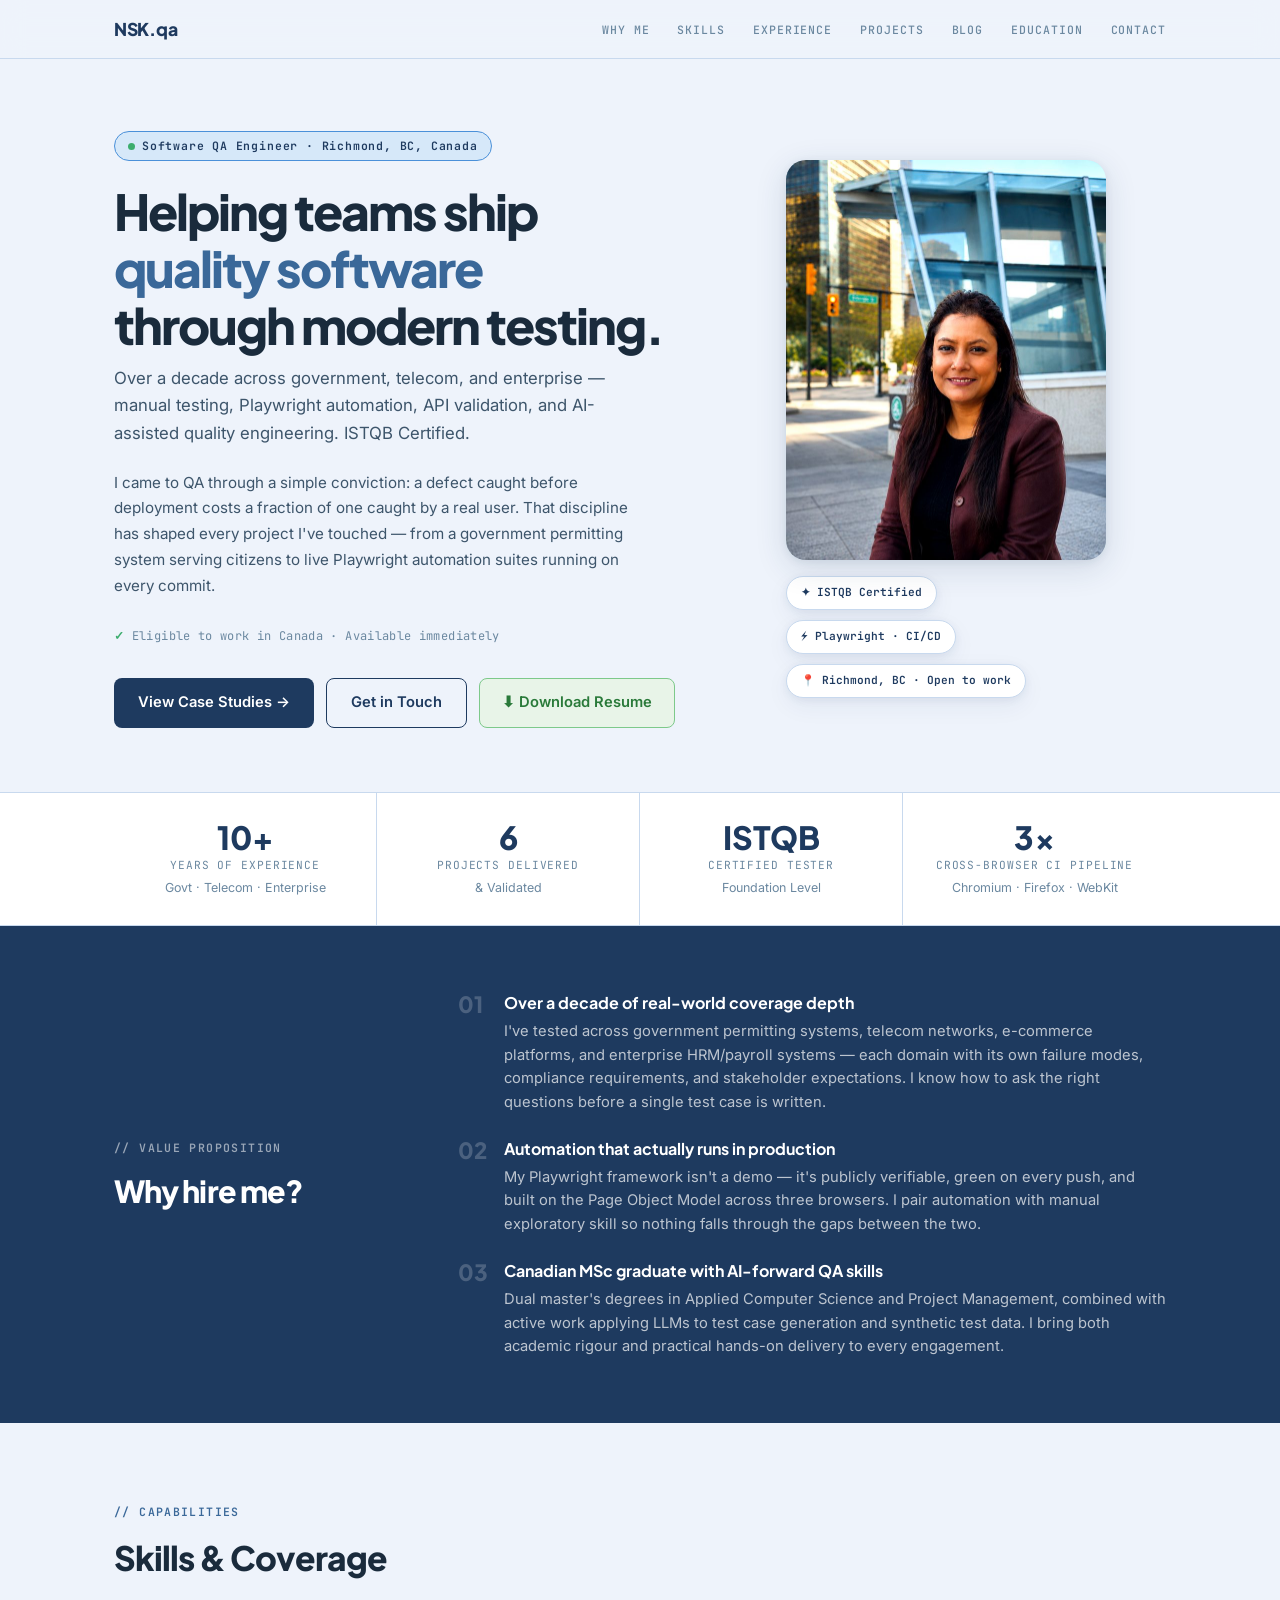
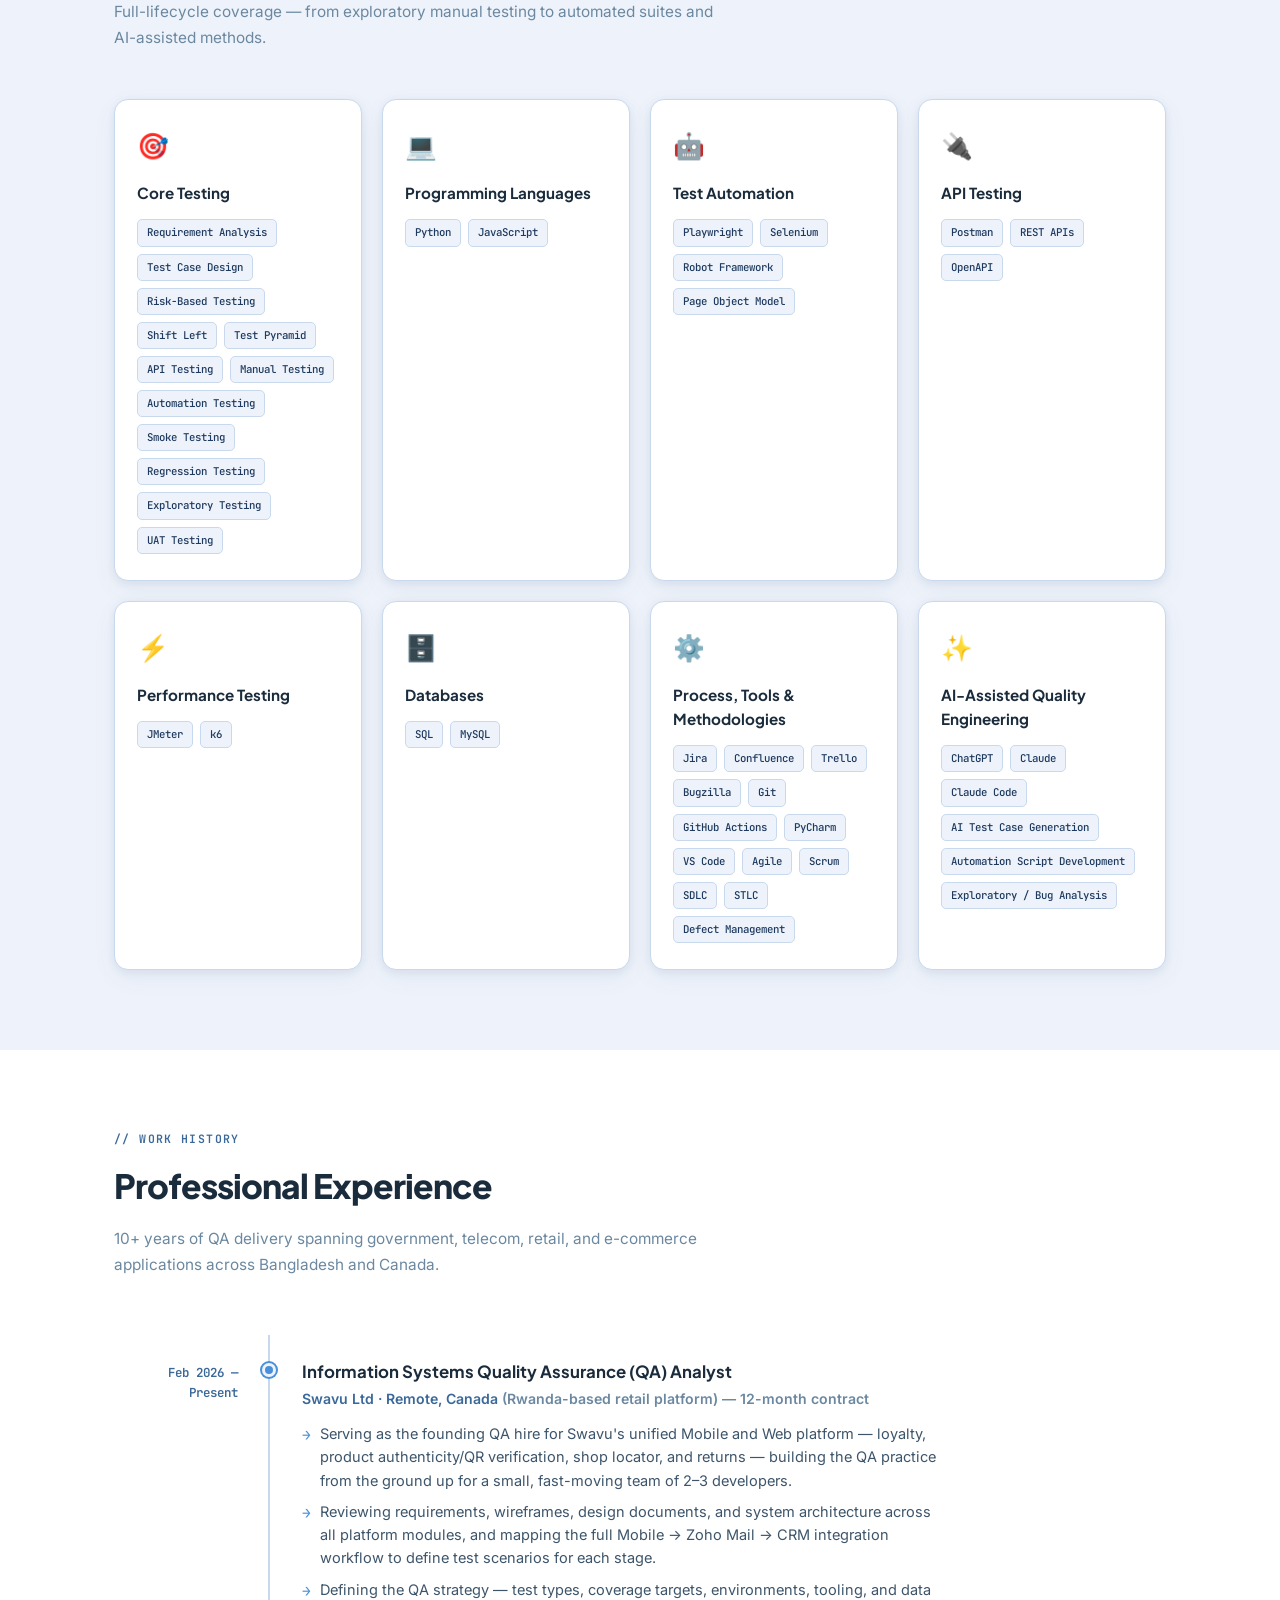
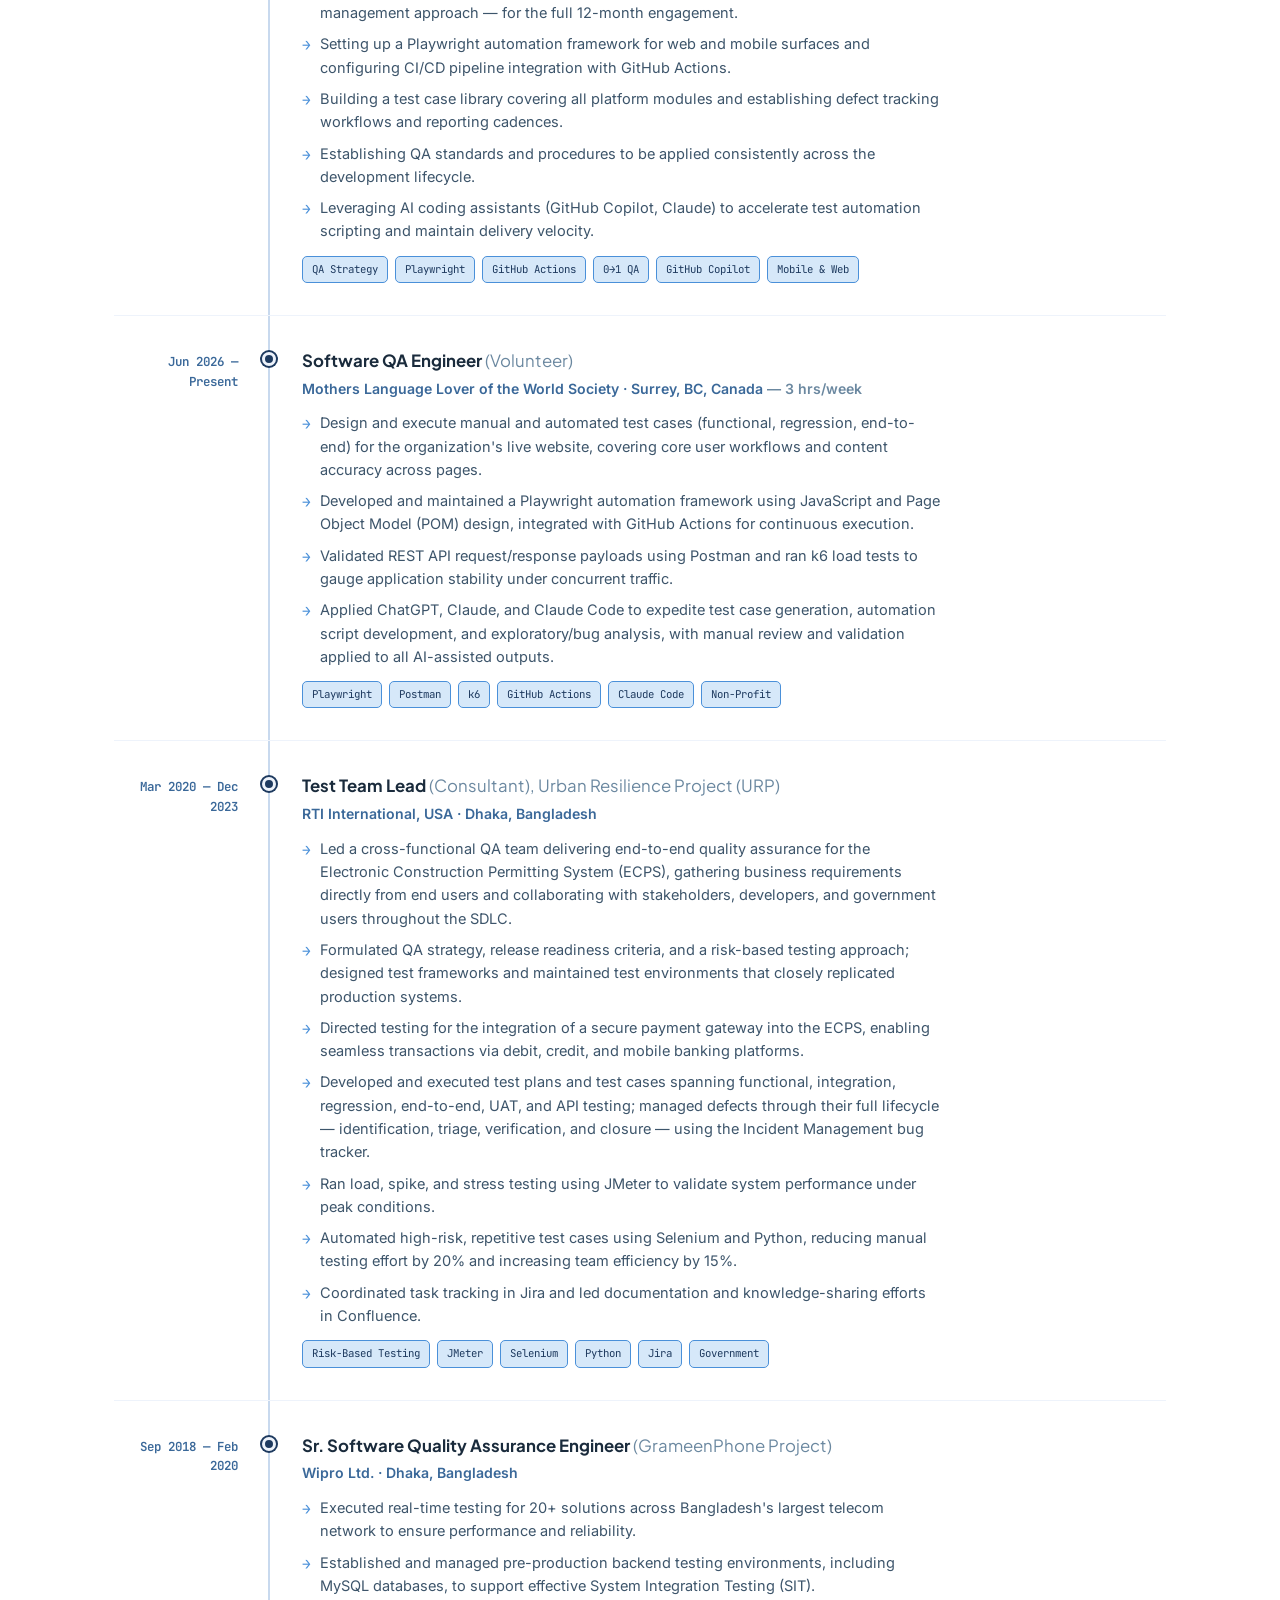
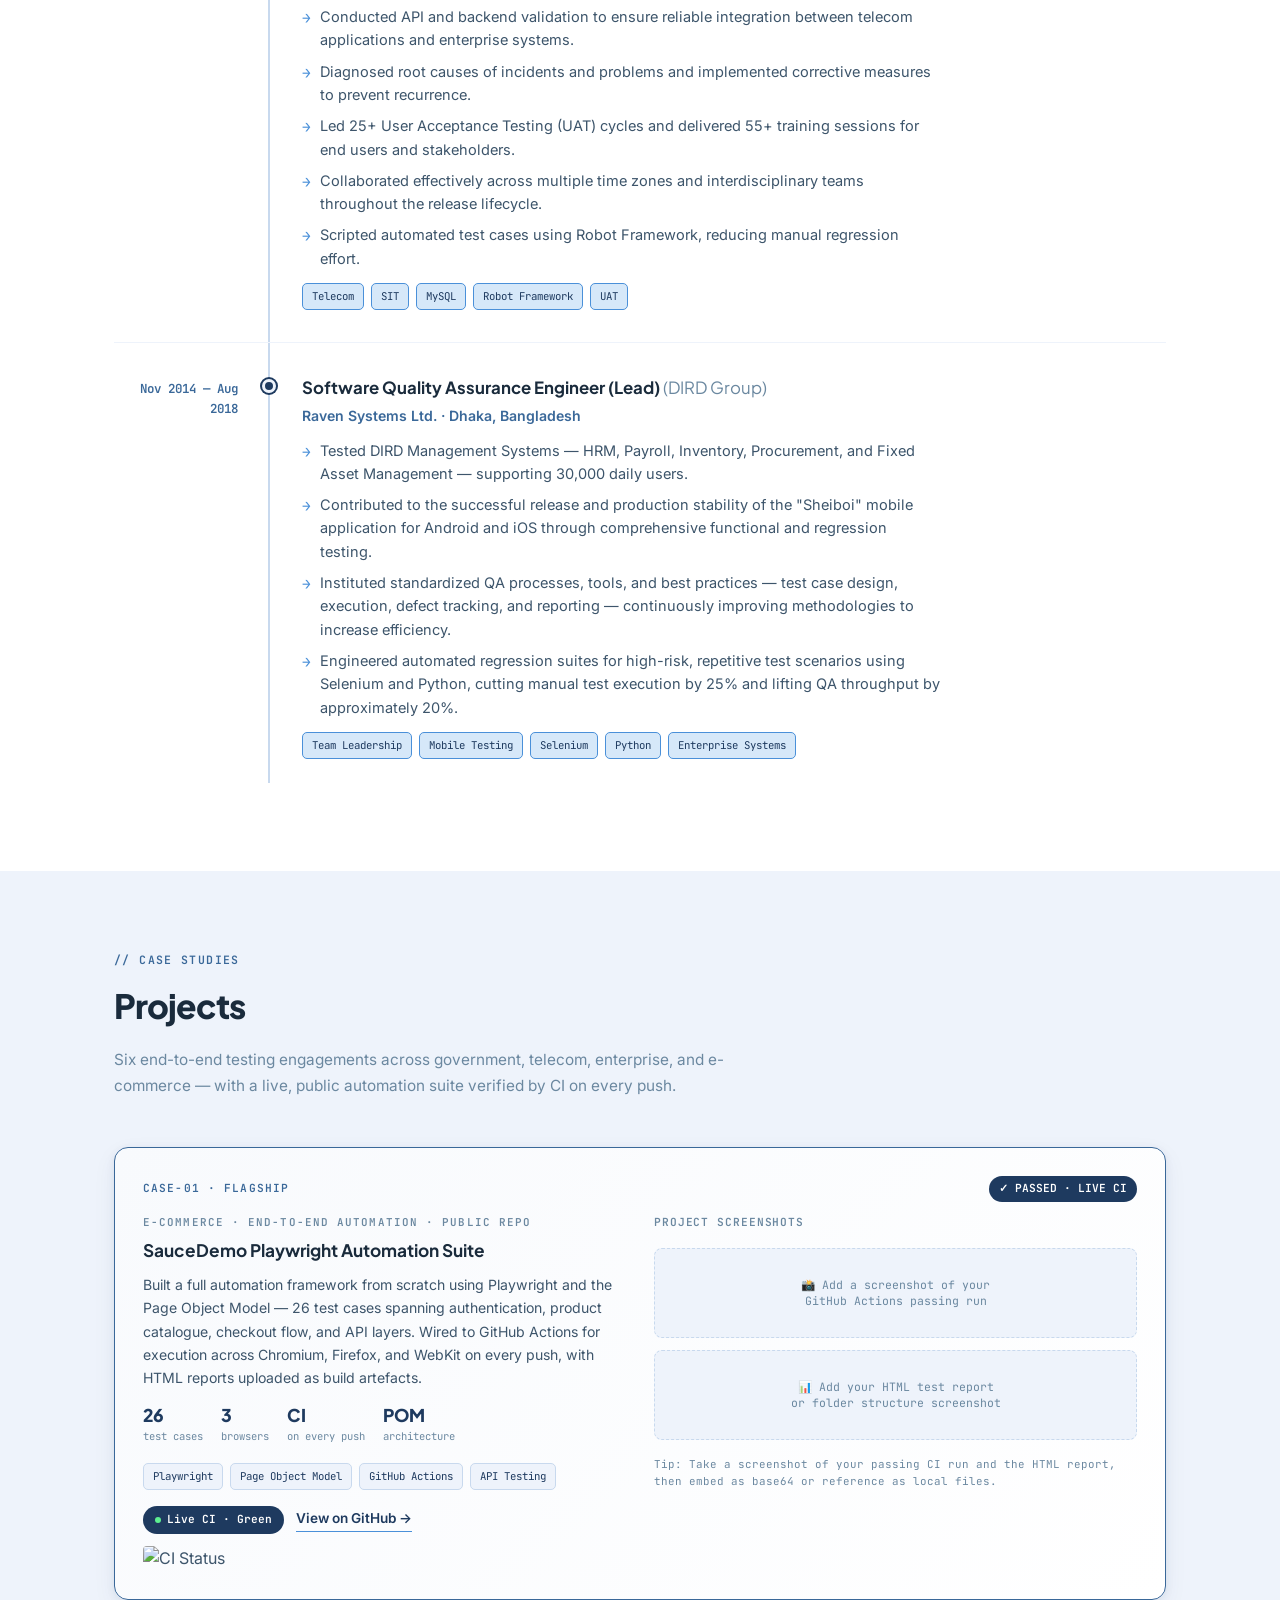
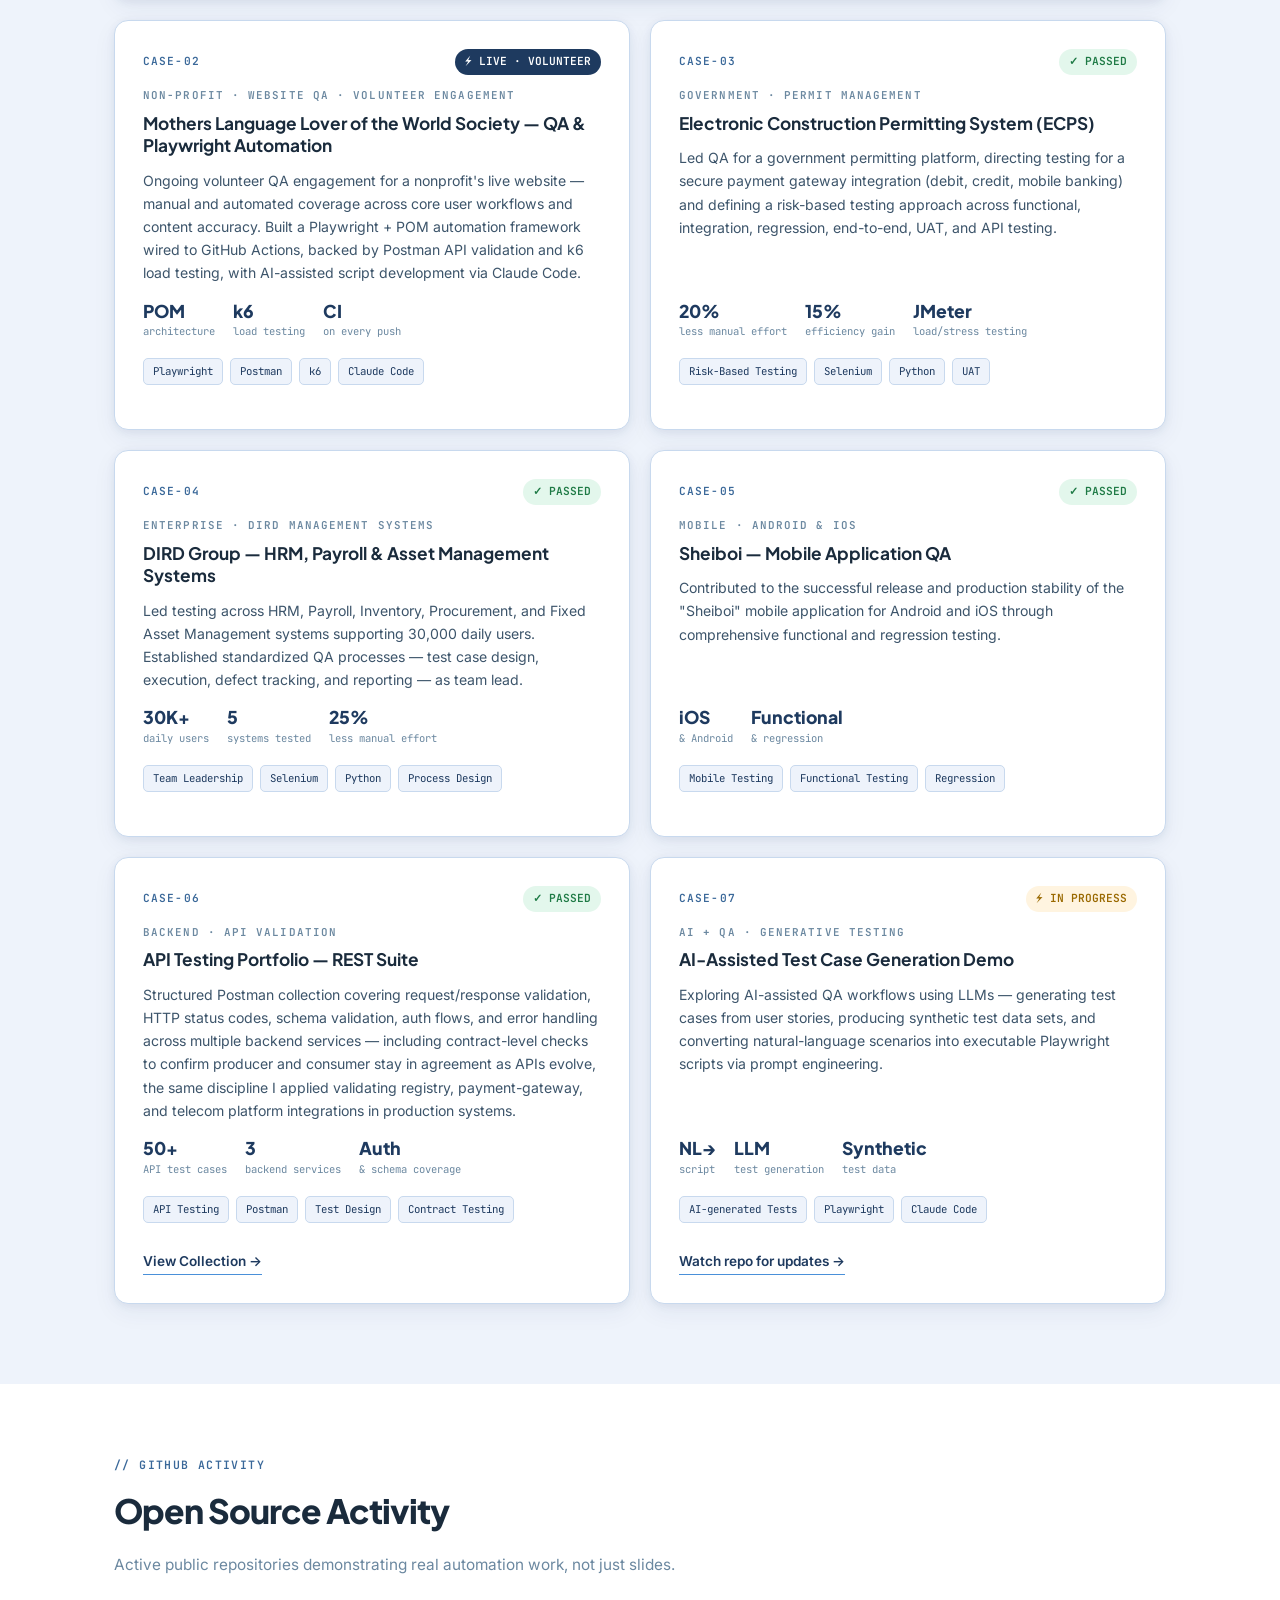
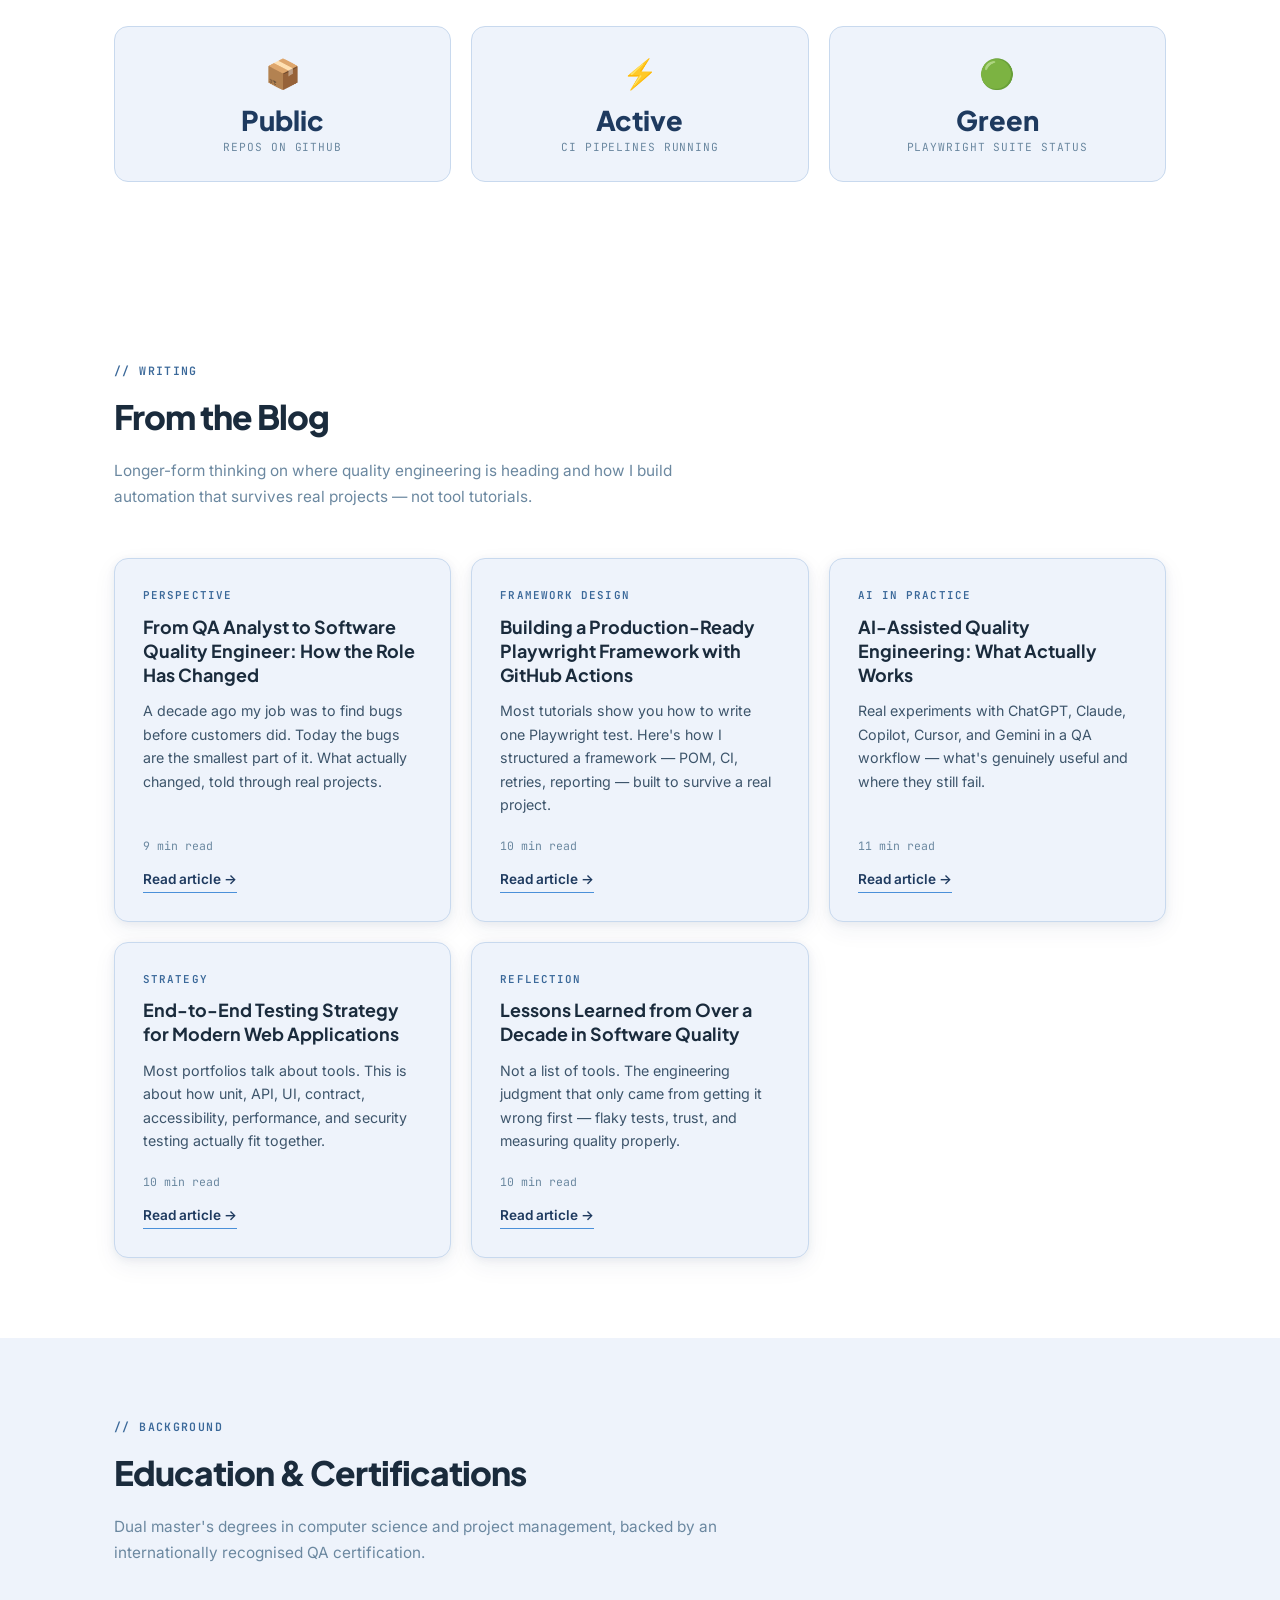
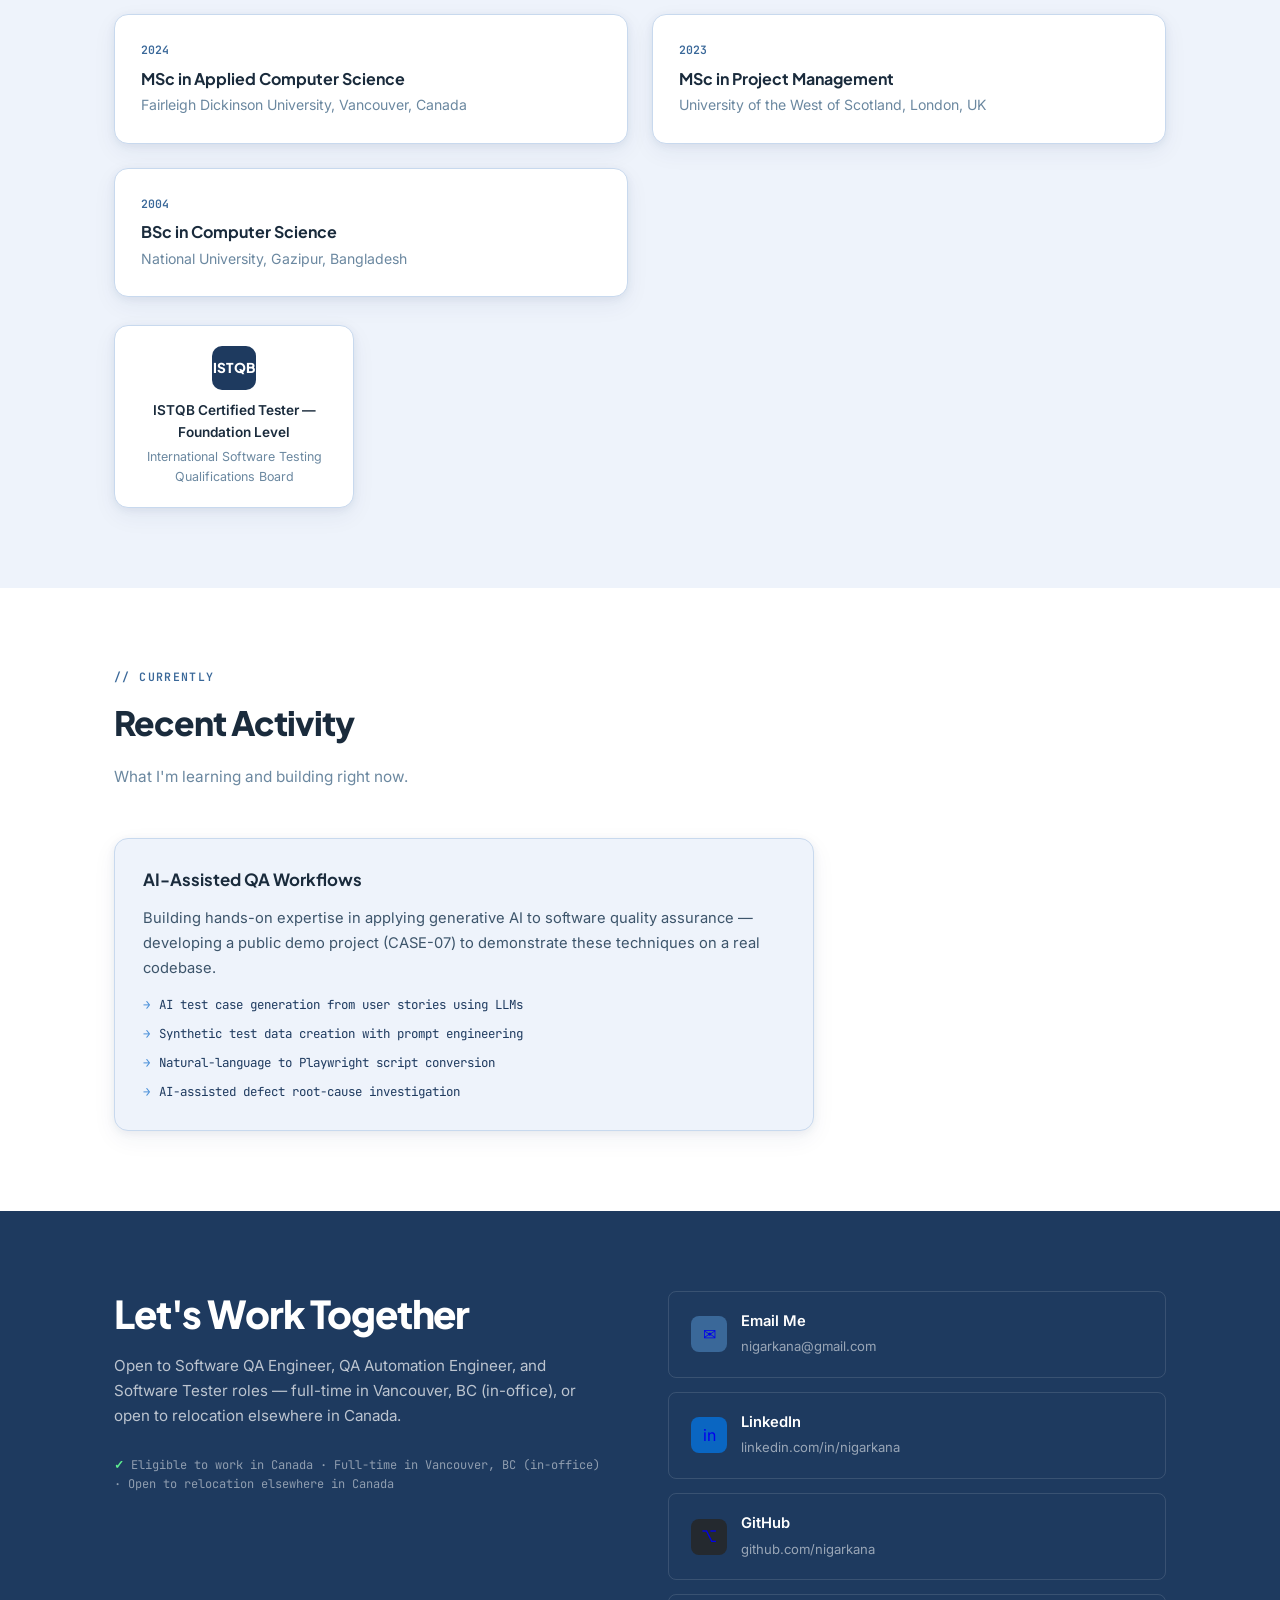
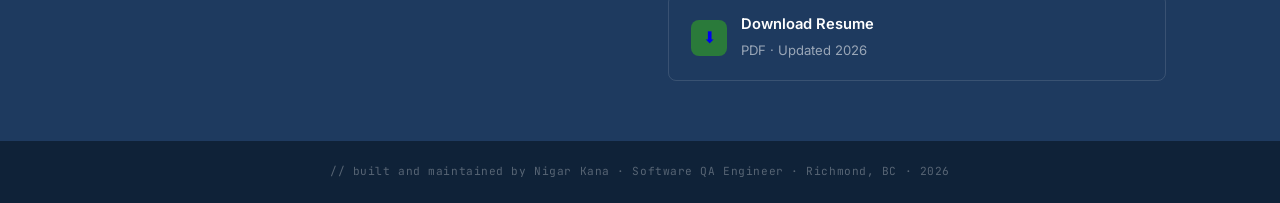
==== commit aa7ff1a2: "Update volunteer engagement name and remove inaccurate e-commerce framing Corrects employer name to " ====
--- a/index.html
+++ b/index.html
@@ -1420,9 +1420,9 @@
         <div class="exp-dot"></div>
         <div class="exp-content">
           <div class="exp-role">Software QA Engineer <span style="font-weight:400; color:var(--text-muted);">(Volunteer)</span></div>
-          <div class="exp-company">A Fish Company · Surrey, BC, Canada <span style="color:var(--text-muted);">— 3 hrs/week</span></div>
+          <div class="exp-company">Mothers Language Lover of the World Society · Surrey, BC, Canada <span style="color:var(--text-muted);">— 3 hrs/week</span></div>
           <ul class="exp-bullets">
-            <li>Design and execute manual and automated test cases (functional, regression, end-to-end) for a live Shopify e-commerce site, covering cart, checkout, payment, and order confirmation workflows.</li>
+            <li>Design and execute manual and automated test cases (functional, regression, end-to-end) for the organization's live website, covering core user workflows and content accuracy across pages.</li>
             <li>Developed and maintained a Playwright automation framework using JavaScript and Page Object Model (POM) design, integrated with GitHub Actions for continuous execution.</li>
             <li>Validated REST API request/response payloads using Postman and ran k6 load tests to gauge application stability under concurrent traffic.</li>
             <li>Applied ChatGPT, Claude, and Claude Code to expedite test case generation, automation script development, and exploratory/bug analysis, with manual review and validation applied to all AI-assisted outputs.</li>
@@ -1433,7 +1433,7 @@
             <span class="etag">k6</span>
             <span class="etag">GitHub Actions</span>
             <span class="etag">Claude Code</span>
-            <span class="etag">E-Commerce</span>
+            <span class="etag">Non-Profit</span>
           </div>
         </div>
       </div>
@@ -1578,18 +1578,18 @@
         </div>
       </div>
 
-      <!-- CASE-02: A Fish Company -->
+      <!-- CASE-02: Mothers Language Lover of the World Society -->
       <div class="project-card">
         <div class="case-row">
           <span class="case-id">CASE-02</span>
           <span class="case-status status-live">⚡ LIVE · VOLUNTEER</span>
         </div>
-        <div class="project-sector">E-COMMERCE · SHOPIFY · VOLUNTEER ENGAGEMENT</div>
-        <h3 class="project-title">A Fish Company — Shopify QA & Playwright Automation</h3>
-        <p class="project-desc">Ongoing volunteer QA engagement for a live Shopify storefront — manual and automated coverage across product browsing, cart, checkout, and payment (Visa, Mastercard, Apple Pay, Google Pay, Shop Pay). Built a Playwright + POM automation framework wired to GitHub Actions, backed by Postman API validation and k6 load testing, with AI-assisted script development via Claude Code.</p>
+        <div class="project-sector">NON-PROFIT · WEBSITE QA · VOLUNTEER ENGAGEMENT</div>
+        <h3 class="project-title">Mothers Language Lover of the World Society — QA & Playwright Automation</h3>
+        <p class="project-desc">Ongoing volunteer QA engagement for a nonprofit's live website — manual and automated coverage across core user workflows and content accuracy. Built a Playwright + POM automation framework wired to GitHub Actions, backed by Postman API validation and k6 load testing, with AI-assisted script development via Claude Code.</p>
         <div class="project-metrics">
-          <div class="metric"><span class="metric-val">50+</span><span class="metric-key">defects tracked</span></div>
-          <div class="metric"><span class="metric-val">5</span><span class="metric-key">payment methods</span></div>
+          <div class="metric"><span class="metric-val">POM</span><span class="metric-key">architecture</span></div>
+          <div class="metric"><span class="metric-val">k6</span><span class="metric-key">load testing</span></div>
           <div class="metric"><span class="metric-val">CI</span><span class="metric-key">on every push</span></div>
         </div>
         <div class="project-tags">
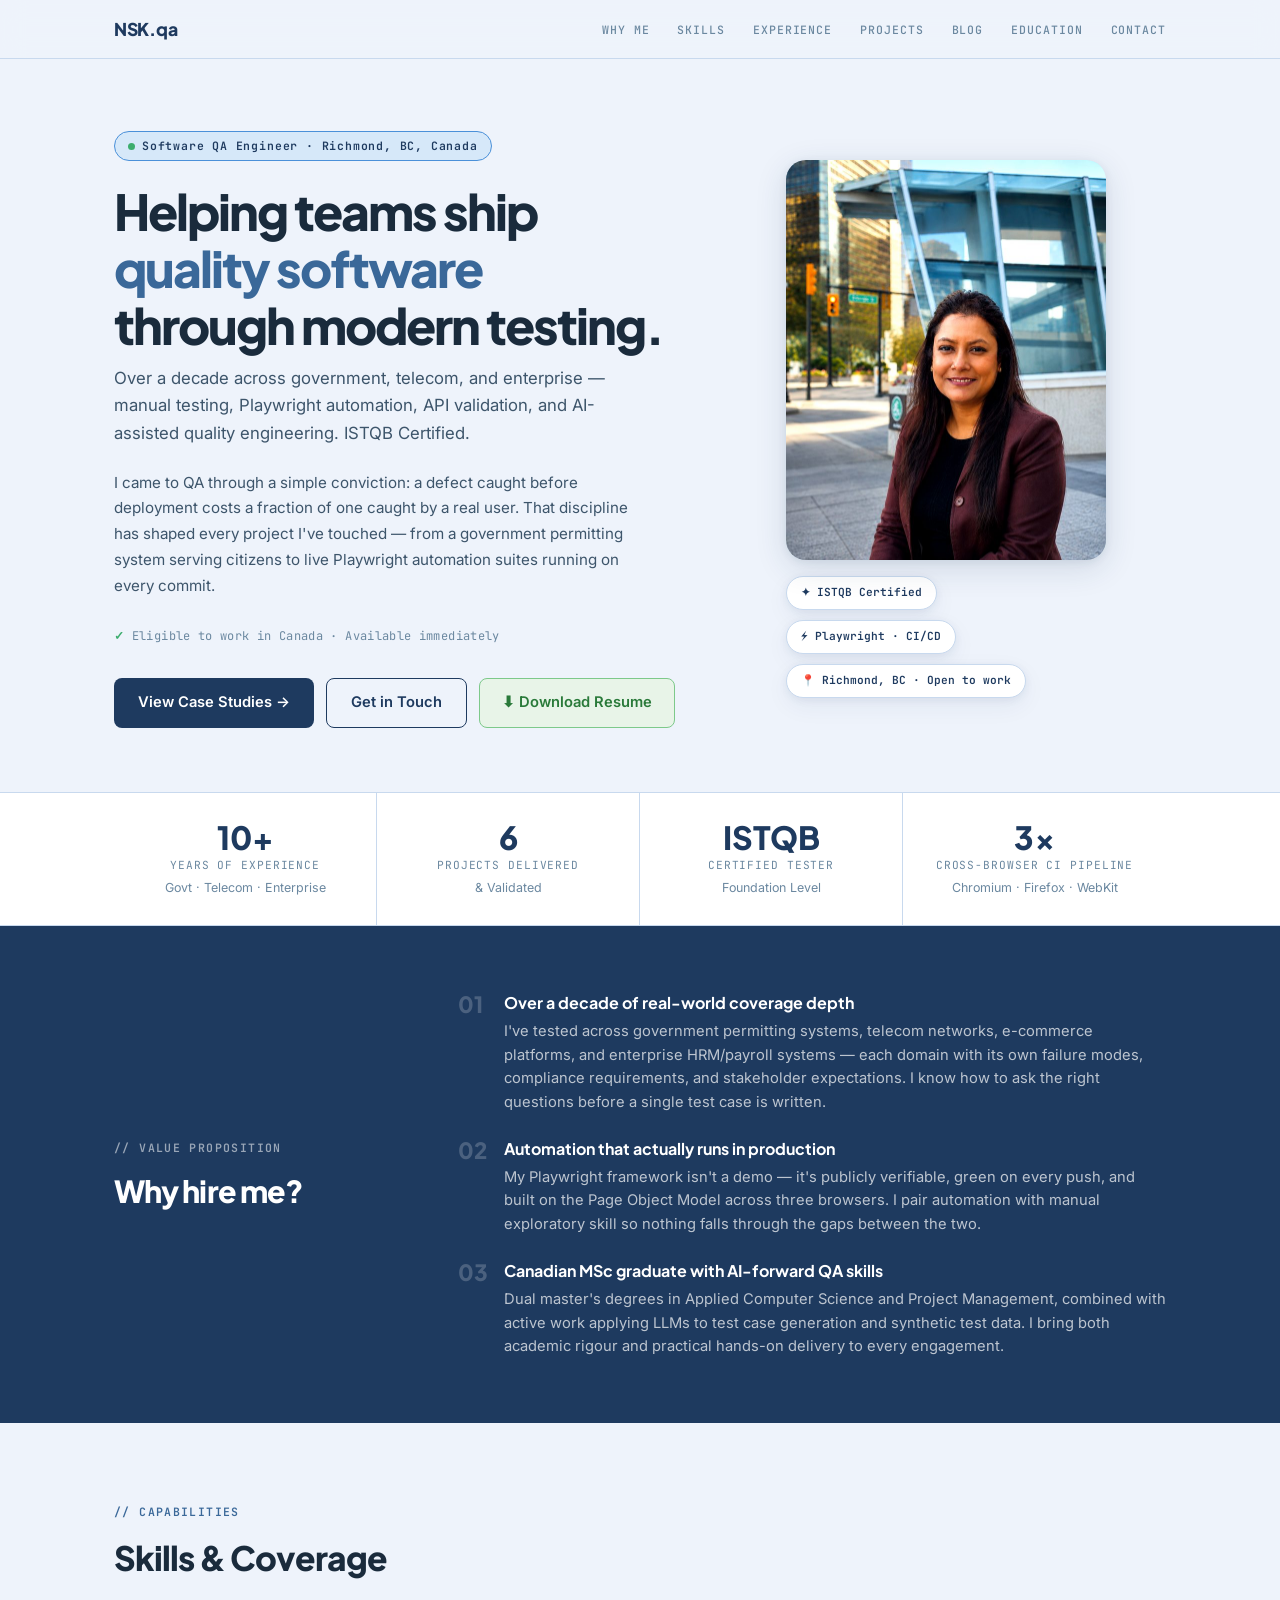
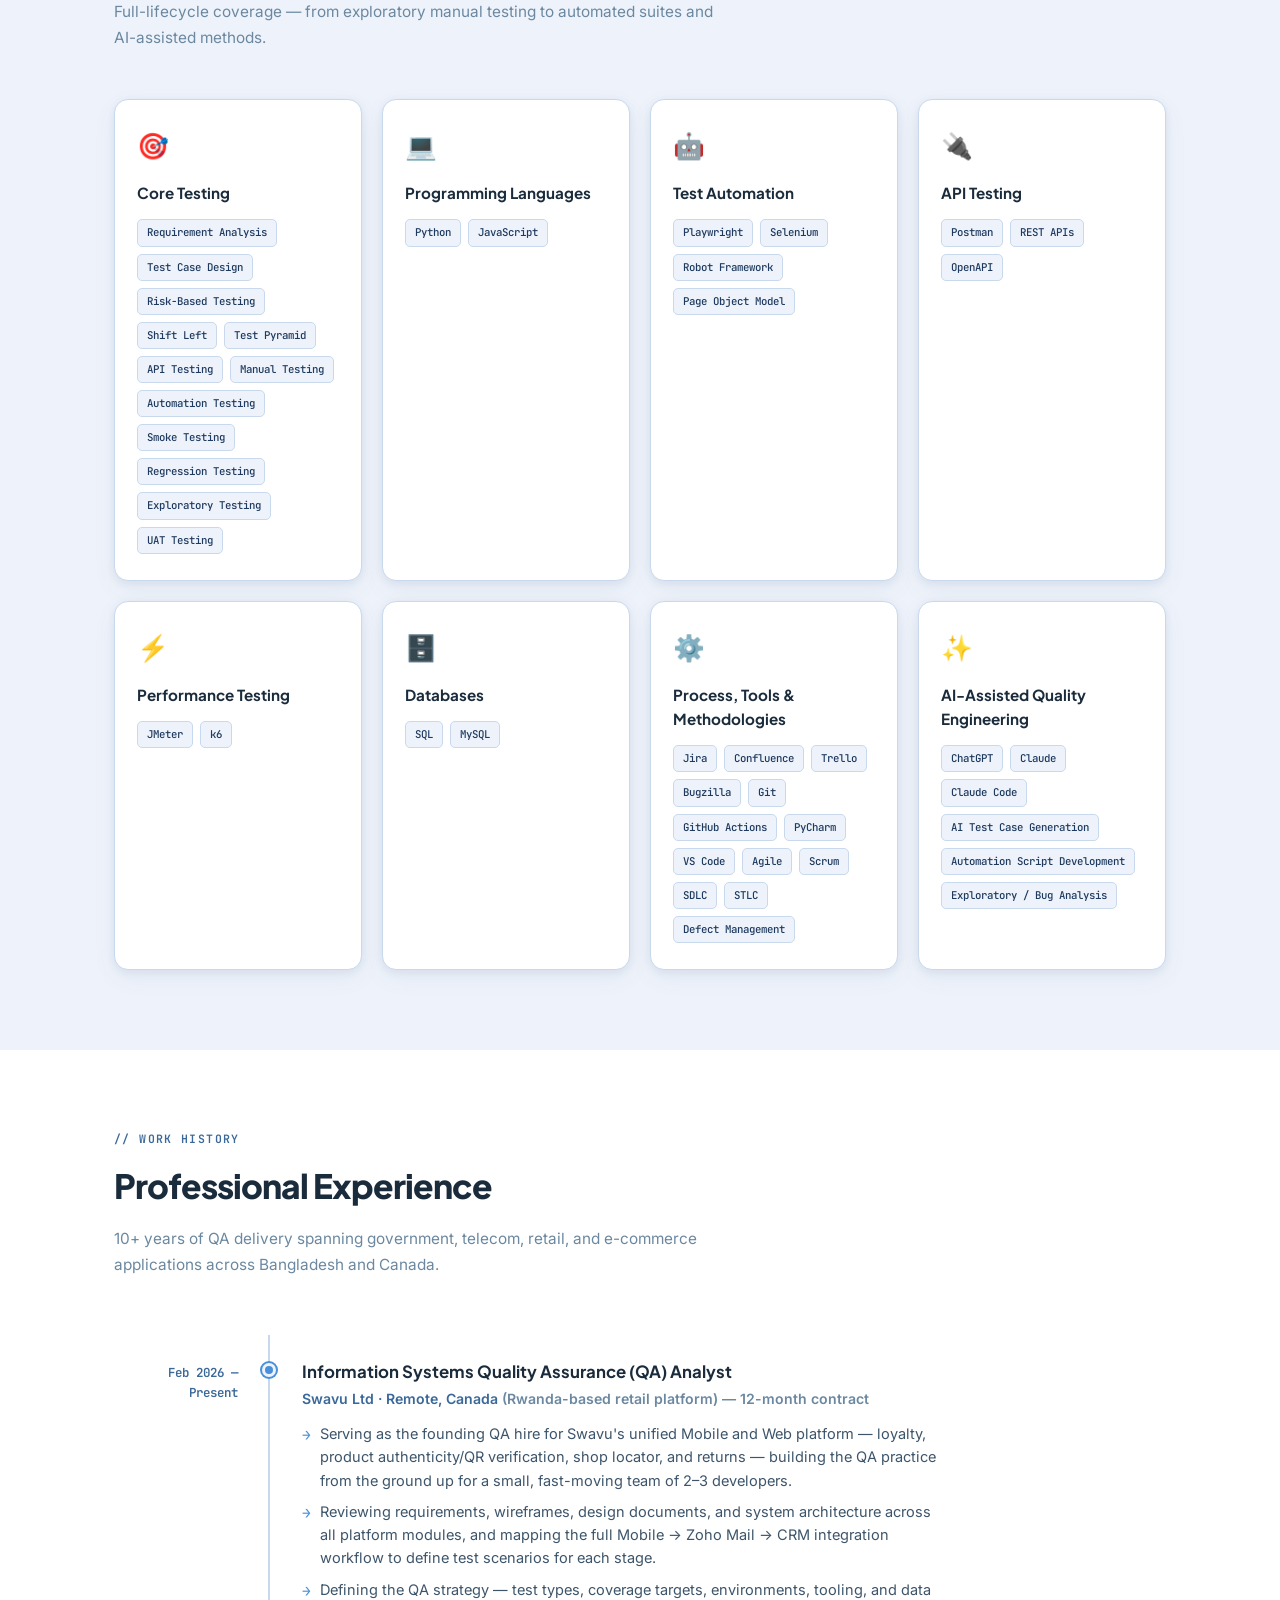
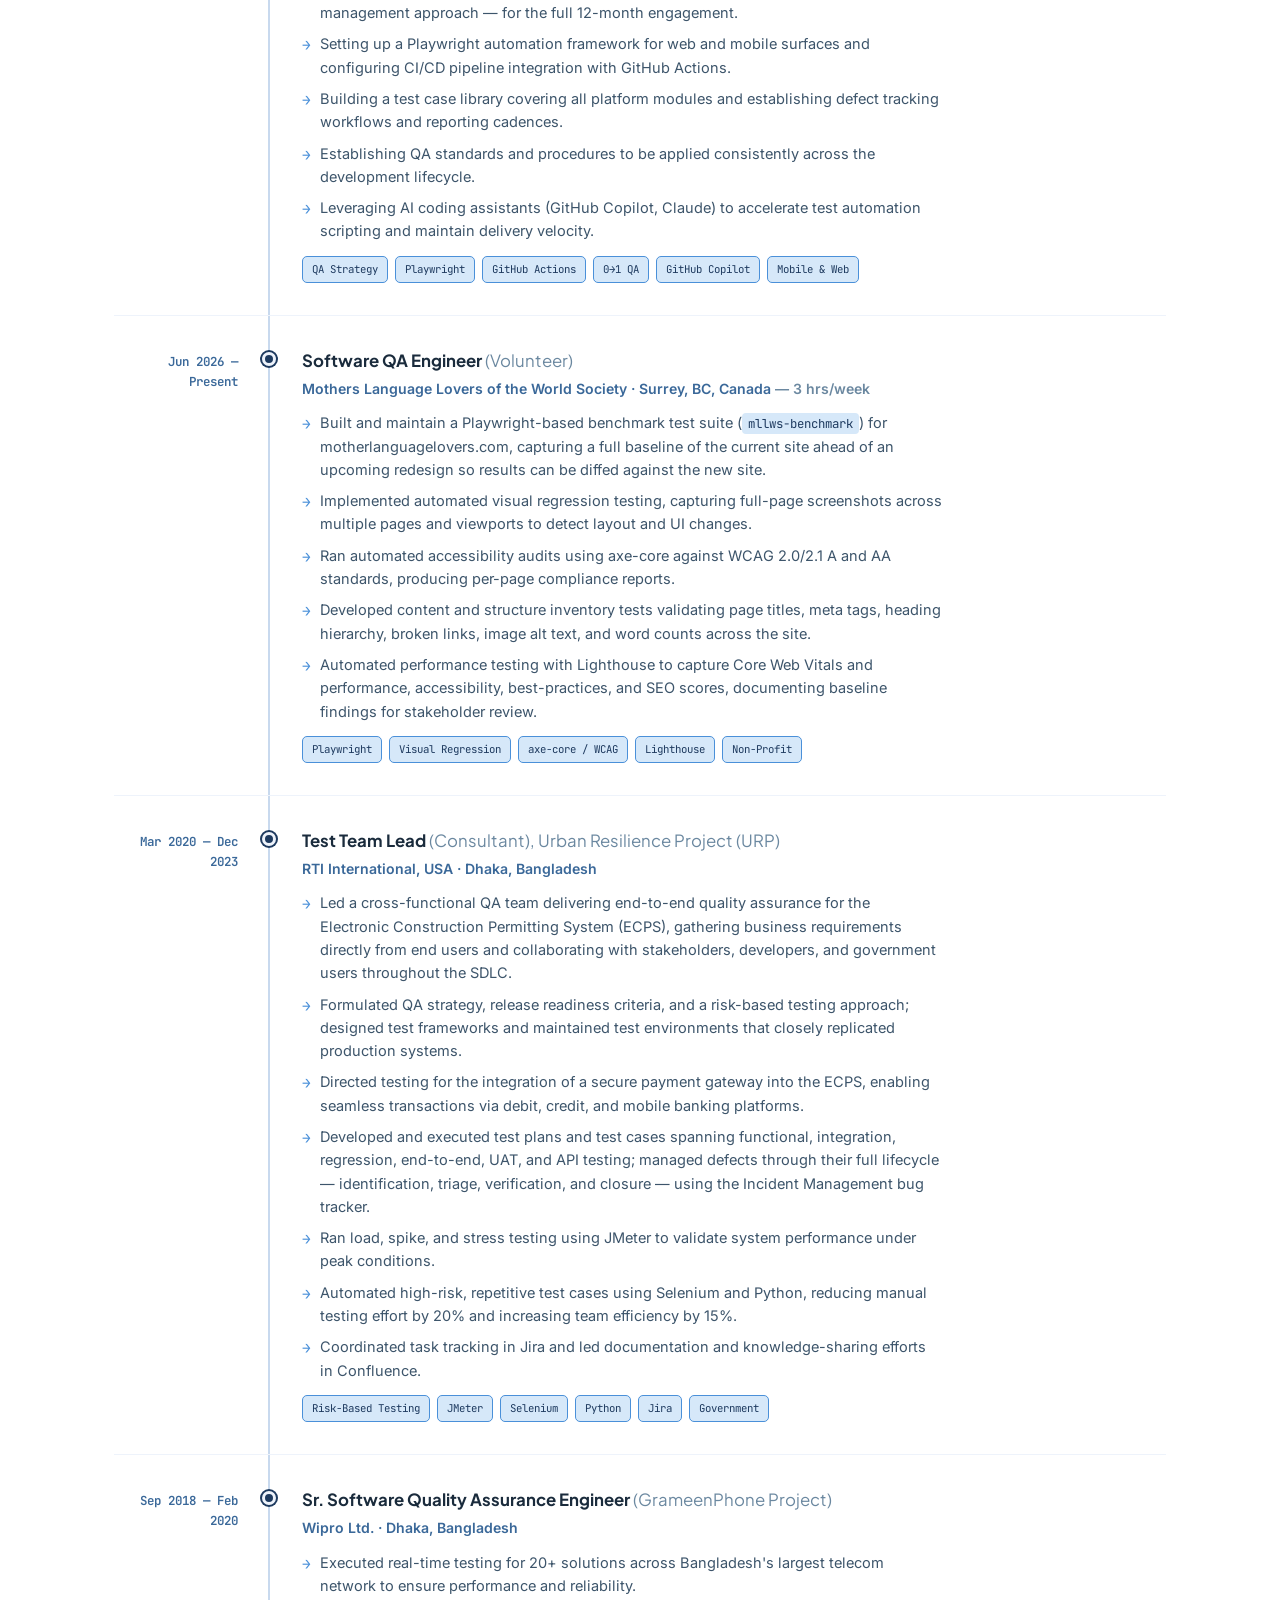
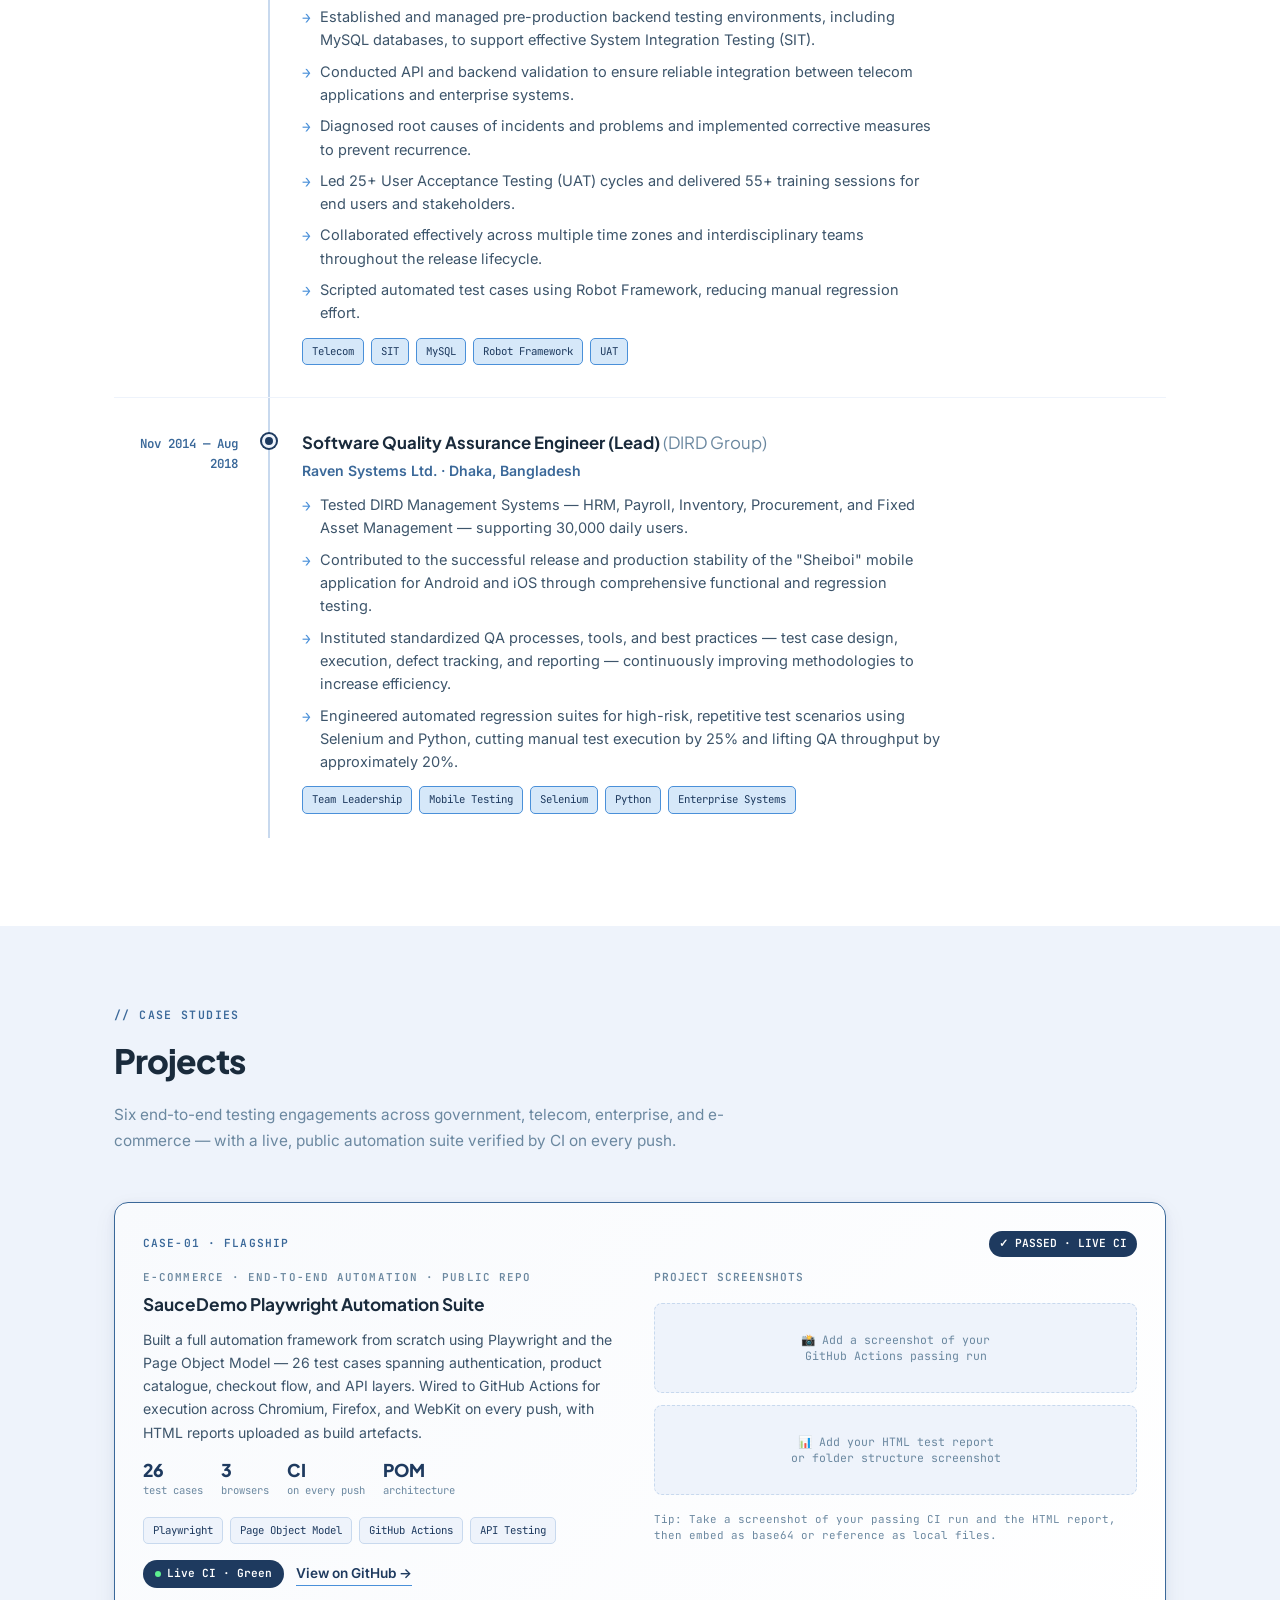
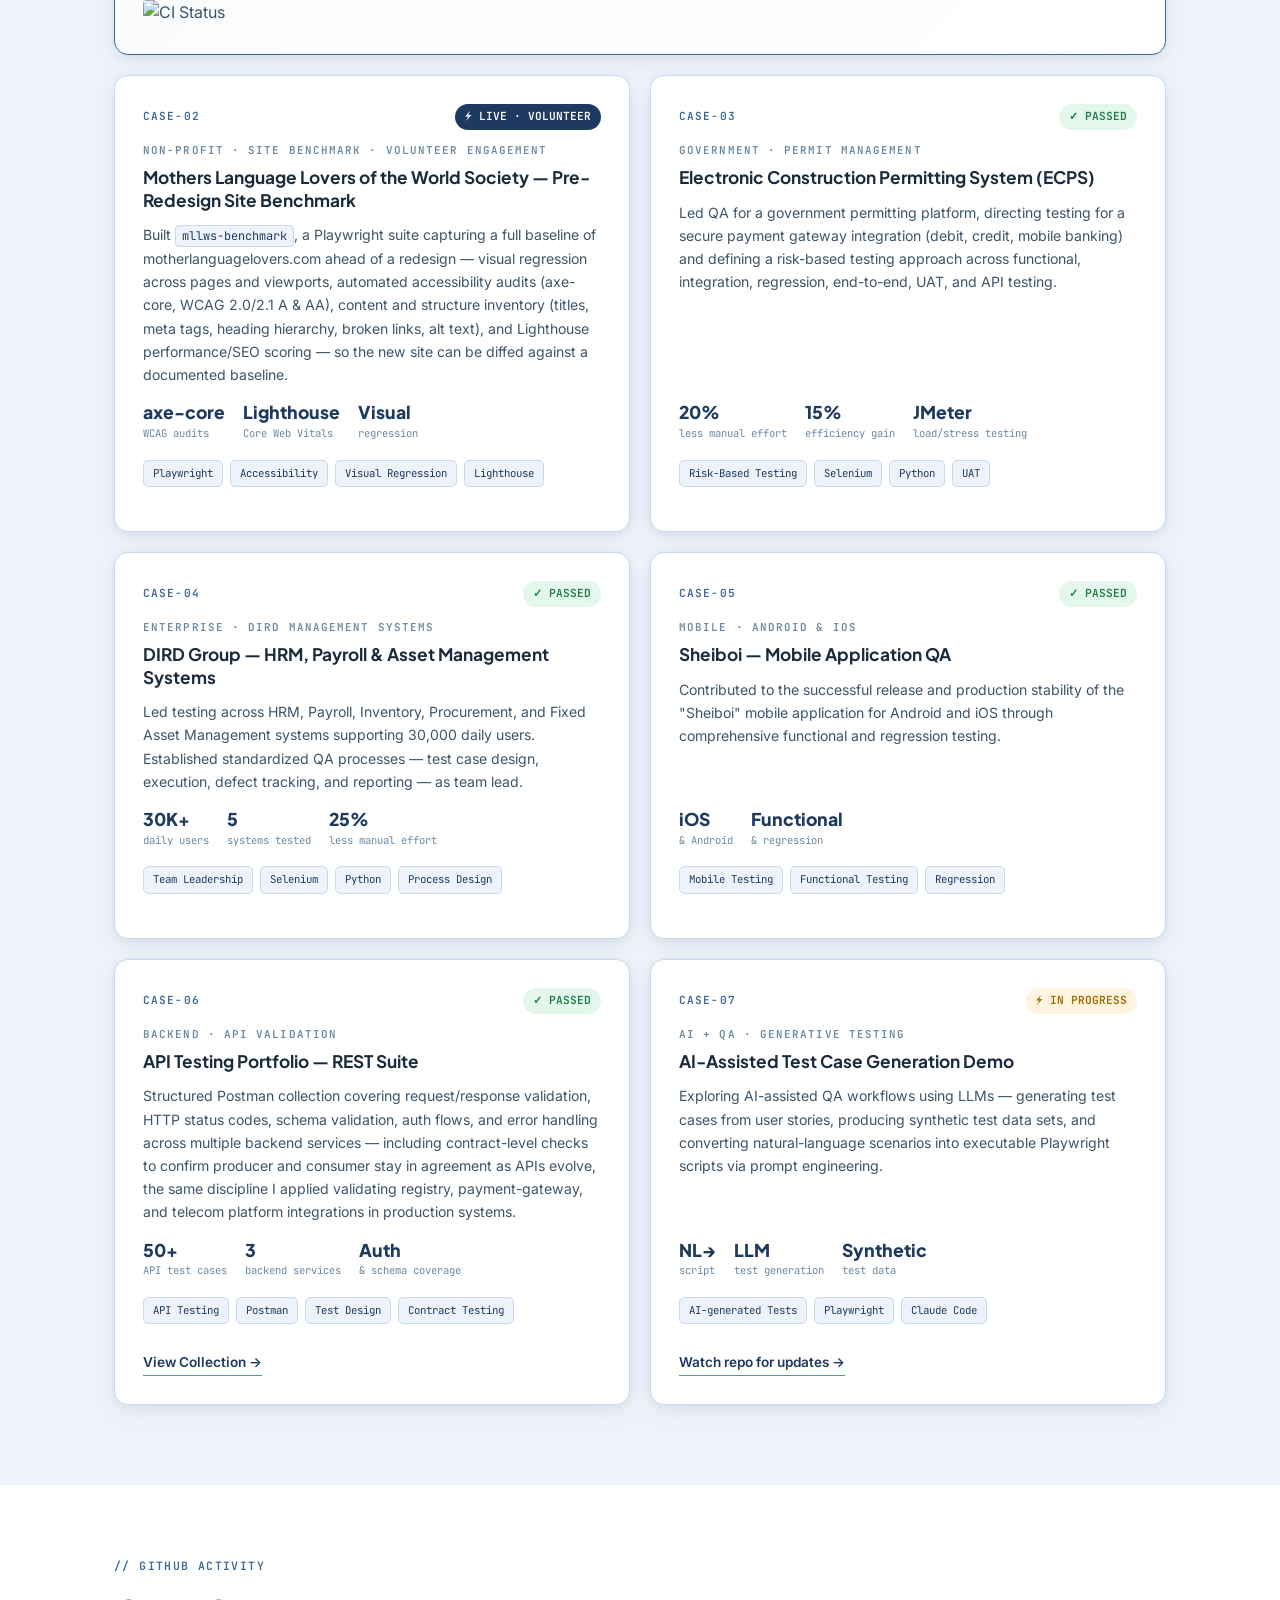
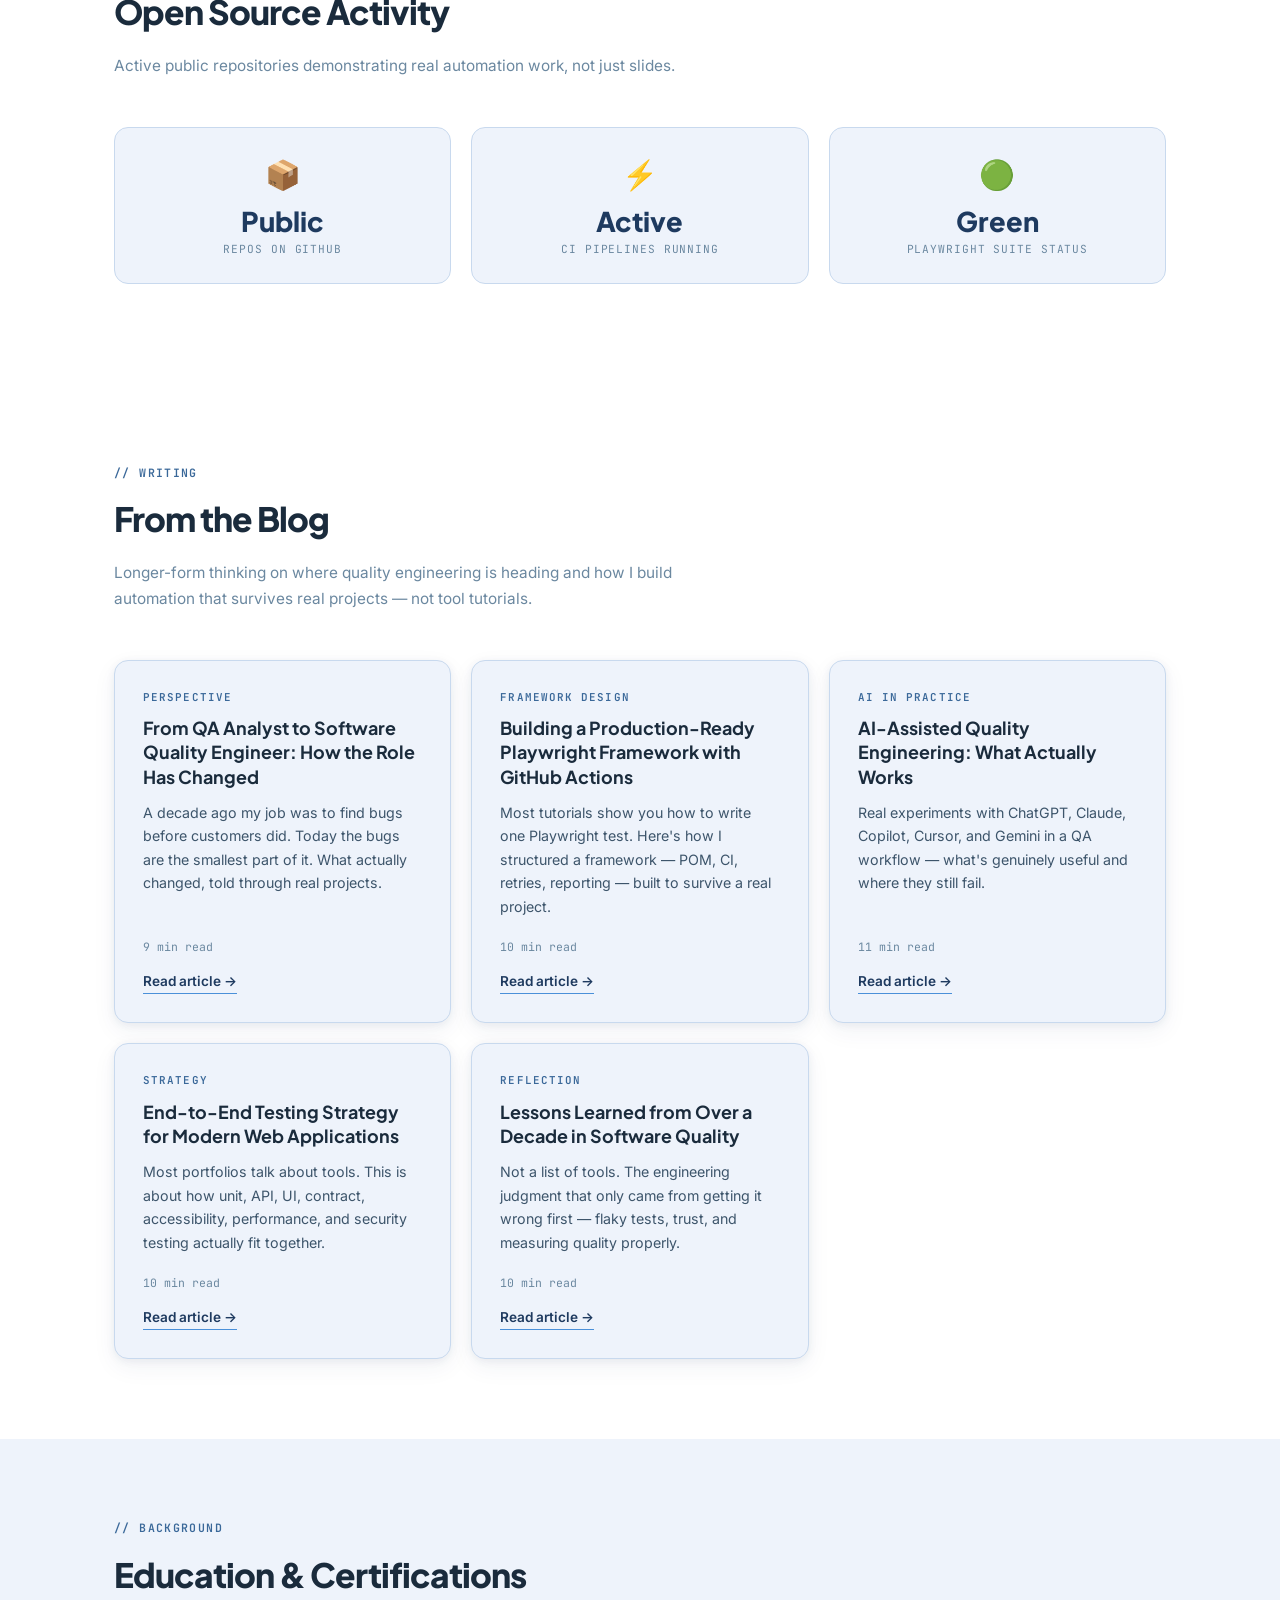
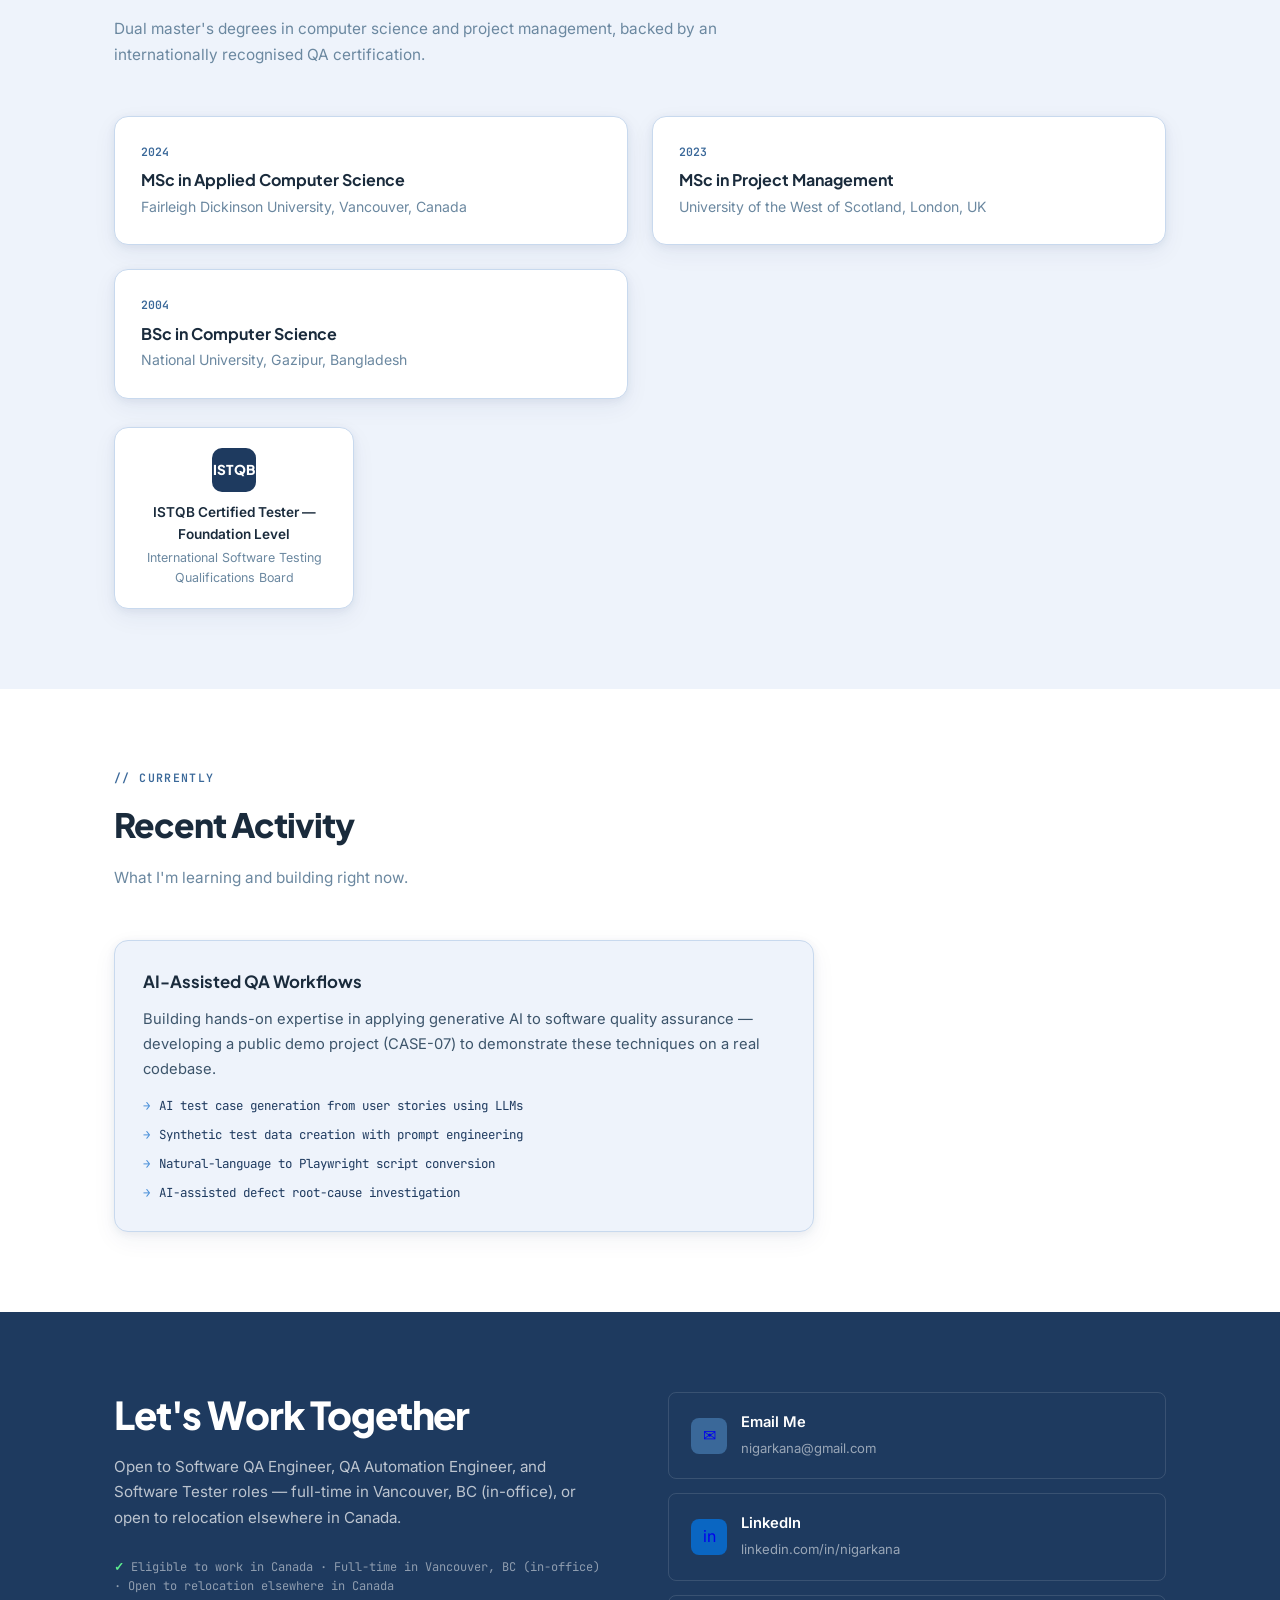
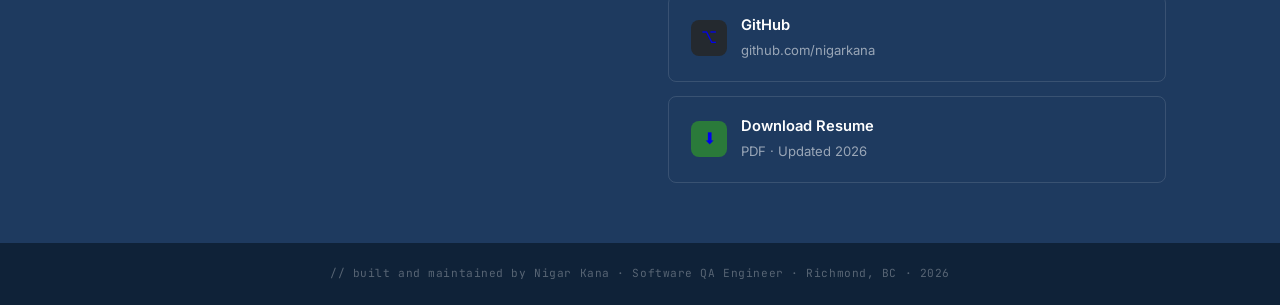
==== commit 67b1f9ea: "Update Mothers Language Lovers volunteer role and refresh resume Replaces the volunteer Experience e" ====
--- a/index.html
+++ b/index.html
@@ -1420,19 +1420,19 @@
         <div class="exp-dot"></div>
         <div class="exp-content">
           <div class="exp-role">Software QA Engineer <span style="font-weight:400; color:var(--text-muted);">(Volunteer)</span></div>
-          <div class="exp-company">Mothers Language Lover of the World Society · Surrey, BC, Canada <span style="color:var(--text-muted);">— 3 hrs/week</span></div>
+          <div class="exp-company">Mothers Language Lovers of the World Society · Surrey, BC, Canada <span style="color:var(--text-muted);">— 3 hrs/week</span></div>
           <ul class="exp-bullets">
-            <li>Design and execute manual and automated test cases (functional, regression, end-to-end) for the organization's live website, covering core user workflows and content accuracy across pages.</li>
-            <li>Developed and maintained a Playwright automation framework using JavaScript and Page Object Model (POM) design, integrated with GitHub Actions for continuous execution.</li>
-            <li>Validated REST API request/response payloads using Postman and ran k6 load tests to gauge application stability under concurrent traffic.</li>
-            <li>Applied ChatGPT, Claude, and Claude Code to expedite test case generation, automation script development, and exploratory/bug analysis, with manual review and validation applied to all AI-assisted outputs.</li>
+            <li>Built and maintain a Playwright-based benchmark test suite (<code style="font-family:'JetBrains Mono',monospace; font-size:.85em; background:var(--accent-soft); color:var(--navy); padding:2px 6px; border-radius:4px;">mllws-benchmark</code>) for motherlanguagelovers.com, capturing a full baseline of the current site ahead of an upcoming redesign so results can be diffed against the new site.</li>
+            <li>Implemented automated visual regression testing, capturing full-page screenshots across multiple pages and viewports to detect layout and UI changes.</li>
+            <li>Ran automated accessibility audits using axe-core against WCAG 2.0/2.1 A and AA standards, producing per-page compliance reports.</li>
+            <li>Developed content and structure inventory tests validating page titles, meta tags, heading hierarchy, broken links, image alt text, and word counts across the site.</li>
+            <li>Automated performance testing with Lighthouse to capture Core Web Vitals and performance, accessibility, best-practices, and SEO scores, documenting baseline findings for stakeholder review.</li>
           </ul>
           <div class="exp-tags">
             <span class="etag">Playwright</span>
-            <span class="etag">Postman</span>
-            <span class="etag">k6</span>
-            <span class="etag">GitHub Actions</span>
-            <span class="etag">Claude Code</span>
+            <span class="etag">Visual Regression</span>
+            <span class="etag">axe-core / WCAG</span>
+            <span class="etag">Lighthouse</span>
             <span class="etag">Non-Profit</span>
           </div>
         </div>
@@ -1578,22 +1578,22 @@
         </div>
       </div>
 
-      <!-- CASE-02: Mothers Language Lover of the World Society -->
+      <!-- CASE-02: Mothers Language Lovers of the World Society -->
       <div class="project-card">
         <div class="case-row">
           <span class="case-id">CASE-02</span>
           <span class="case-status status-live">⚡ LIVE · VOLUNTEER</span>
         </div>
-        <div class="project-sector">NON-PROFIT · WEBSITE QA · VOLUNTEER ENGAGEMENT</div>
-        <h3 class="project-title">Mothers Language Lover of the World Society — QA & Playwright Automation</h3>
-        <p class="project-desc">Ongoing volunteer QA engagement for a nonprofit's live website — manual and automated coverage across core user workflows and content accuracy. Built a Playwright + POM automation framework wired to GitHub Actions, backed by Postman API validation and k6 load testing, with AI-assisted script development via Claude Code.</p>
+        <div class="project-sector">NON-PROFIT · SITE BENCHMARK · VOLUNTEER ENGAGEMENT</div>
+        <h3 class="project-title">Mothers Language Lovers of the World Society — Pre-Redesign Site Benchmark</h3>
+        <p class="project-desc">Built <code style="font-family:'JetBrains Mono',monospace; font-size:.85em; background:var(--bg); border:1px solid var(--border); color:var(--navy); padding:2px 6px; border-radius:4px;">mllws-benchmark</code>, a Playwright suite capturing a full baseline of motherlanguagelovers.com ahead of a redesign — visual regression across pages and viewports, automated accessibility audits (axe-core, WCAG 2.0/2.1 A &amp; AA), content and structure inventory (titles, meta tags, heading hierarchy, broken links, alt text), and Lighthouse performance/SEO scoring — so the new site can be diffed against a documented baseline.</p>
         <div class="project-metrics">
-          <div class="metric"><span class="metric-val">POM</span><span class="metric-key">architecture</span></div>
-          <div class="metric"><span class="metric-val">k6</span><span class="metric-key">load testing</span></div>
-          <div class="metric"><span class="metric-val">CI</span><span class="metric-key">on every push</span></div>
+          <div class="metric"><span class="metric-val">axe-core</span><span class="metric-key">WCAG audits</span></div>
+          <div class="metric"><span class="metric-val">Lighthouse</span><span class="metric-key">Core Web Vitals</span></div>
+          <div class="metric"><span class="metric-val">Visual</span><span class="metric-key">regression</span></div>
         </div>
         <div class="project-tags">
-          <span class="ptag">Playwright</span><span class="ptag">Postman</span><span class="ptag">k6</span><span class="ptag">Claude Code</span>
+          <span class="ptag">Playwright</span><span class="ptag">Accessibility</span><span class="ptag">Visual Regression</span><span class="ptag">Lighthouse</span>
         </div>
       </div>
 
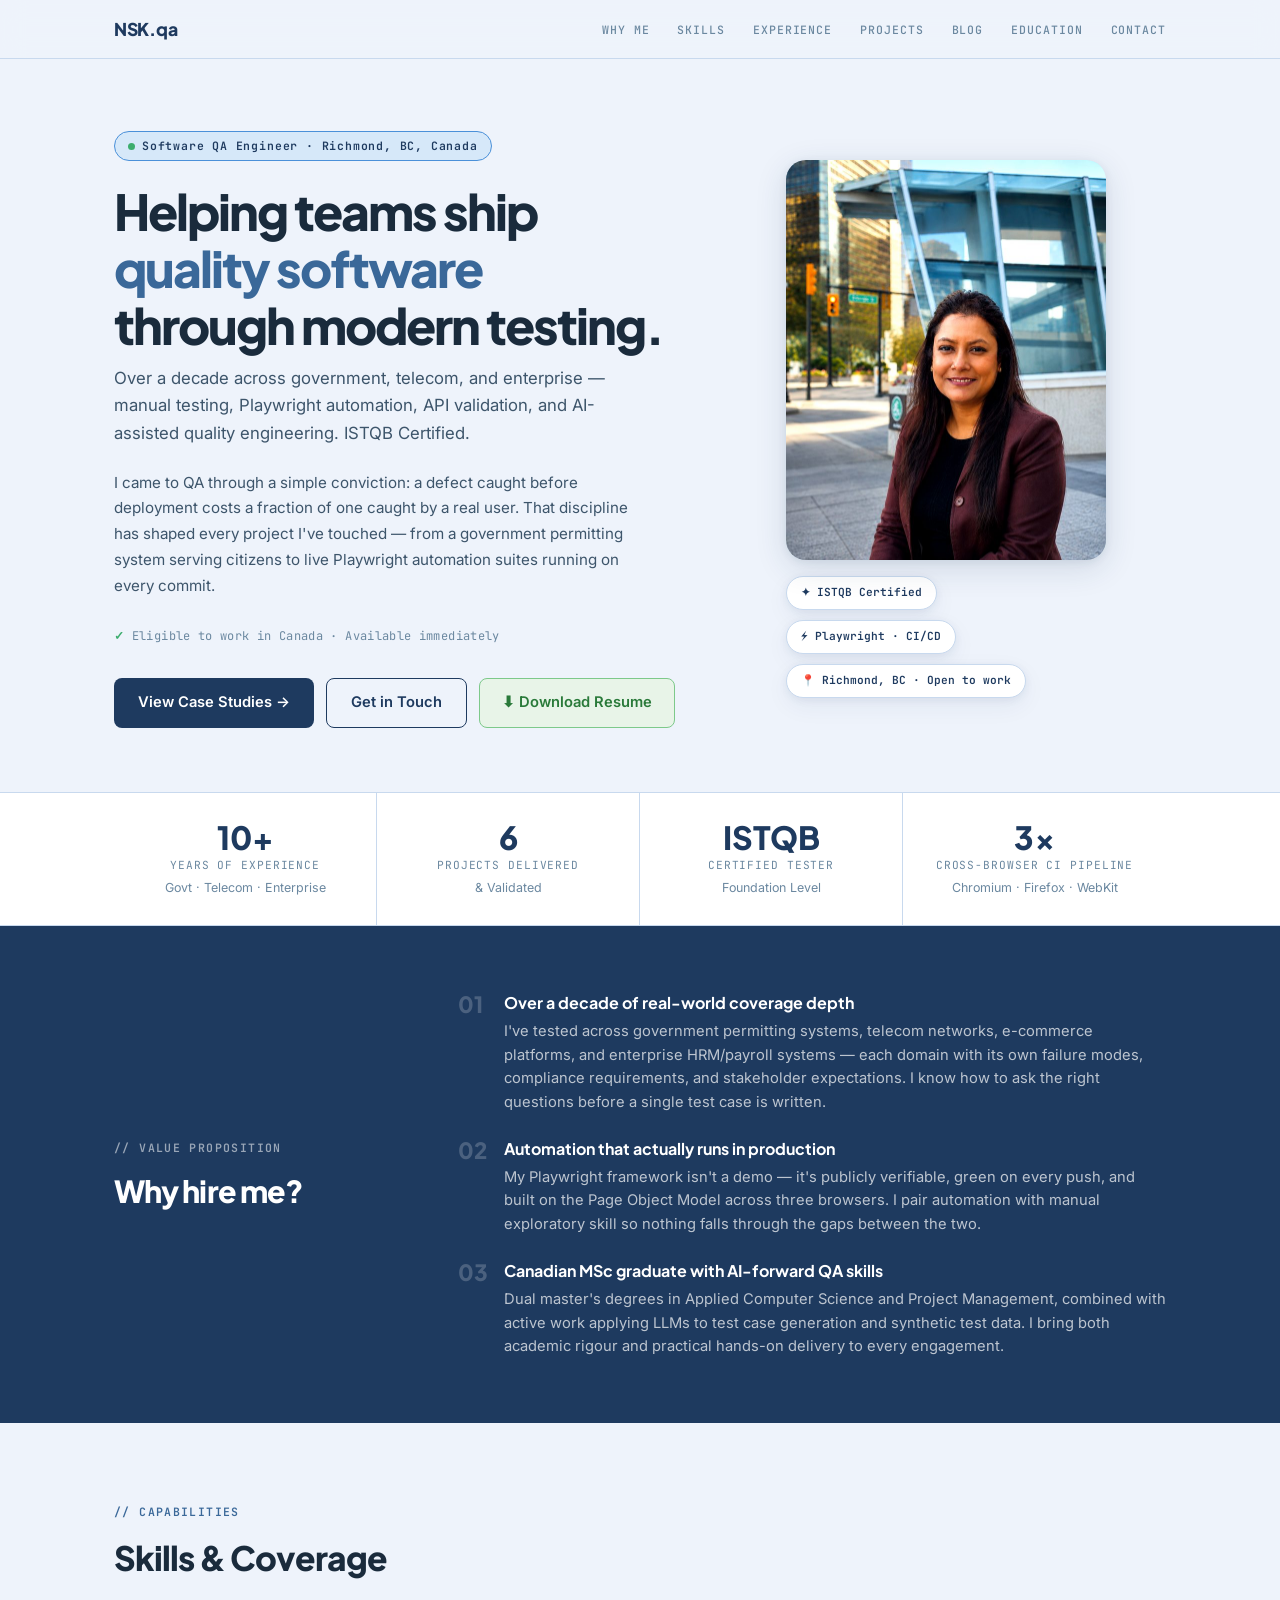
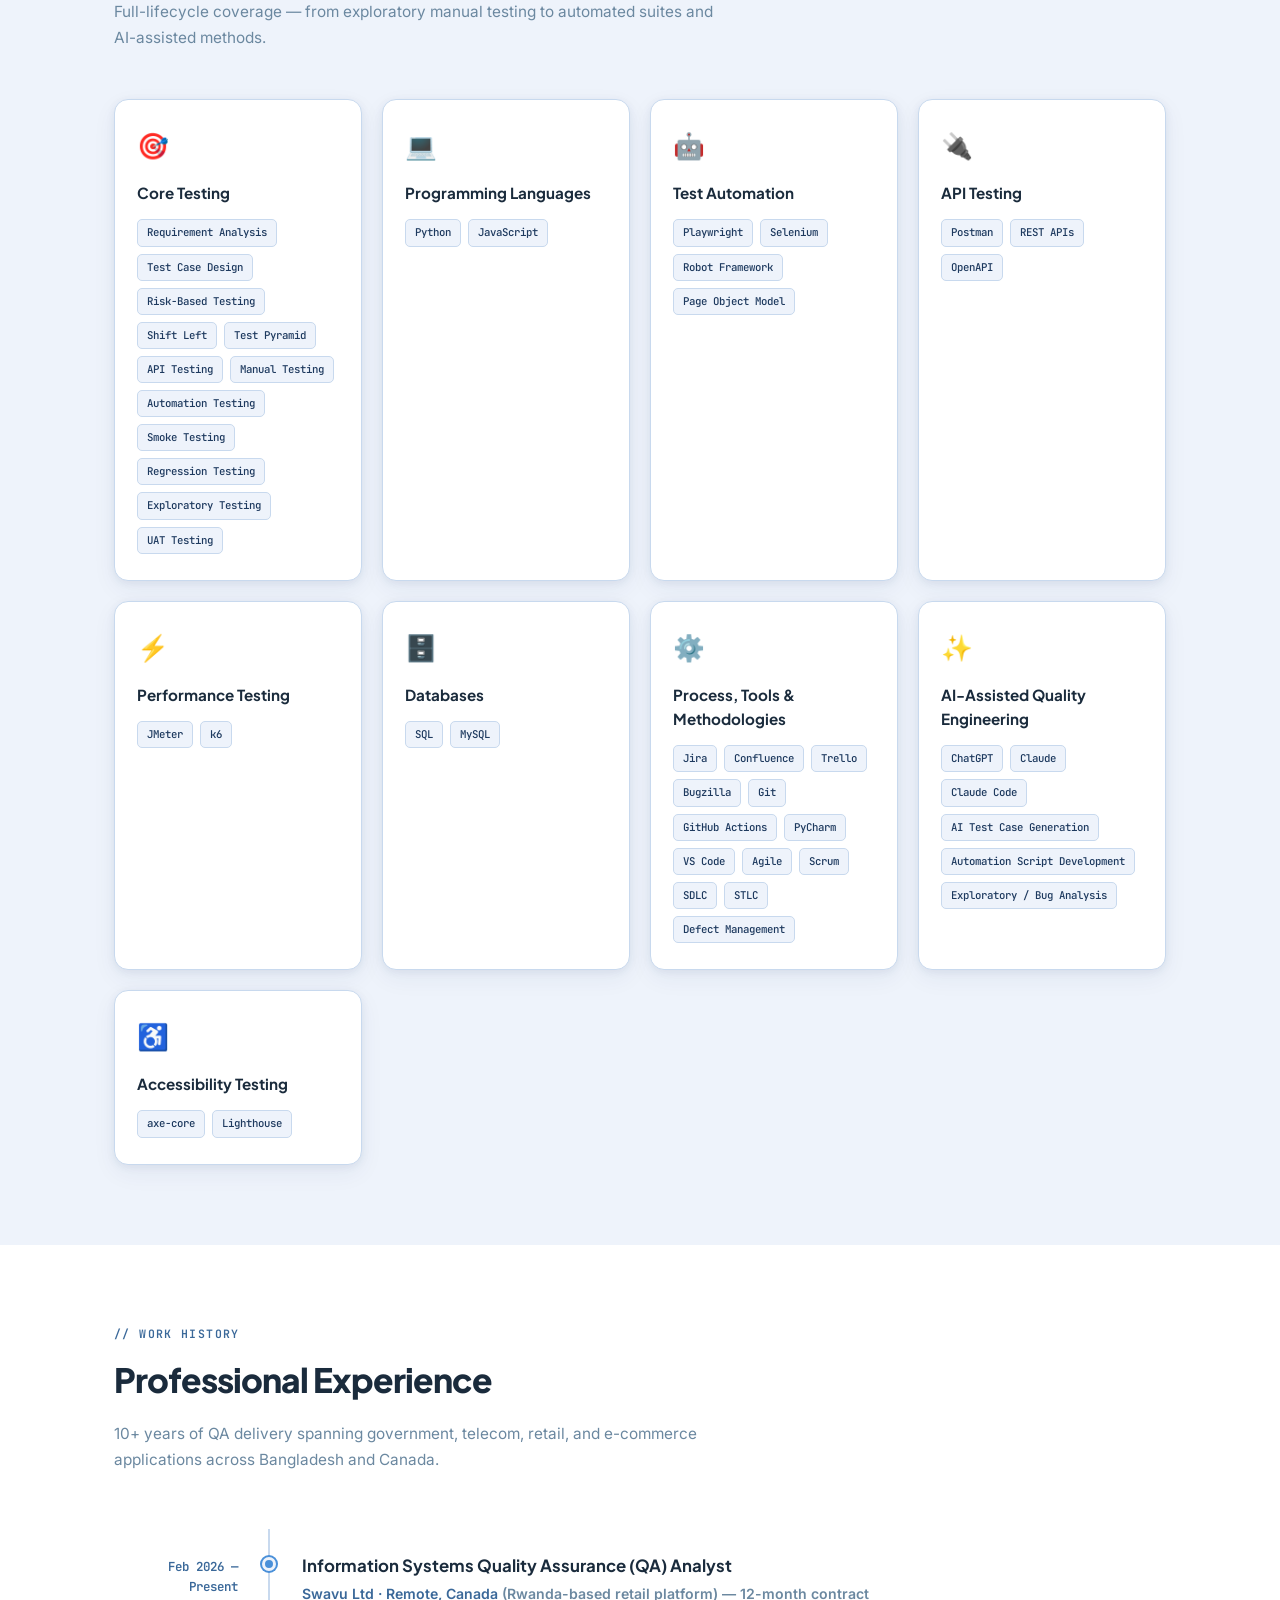
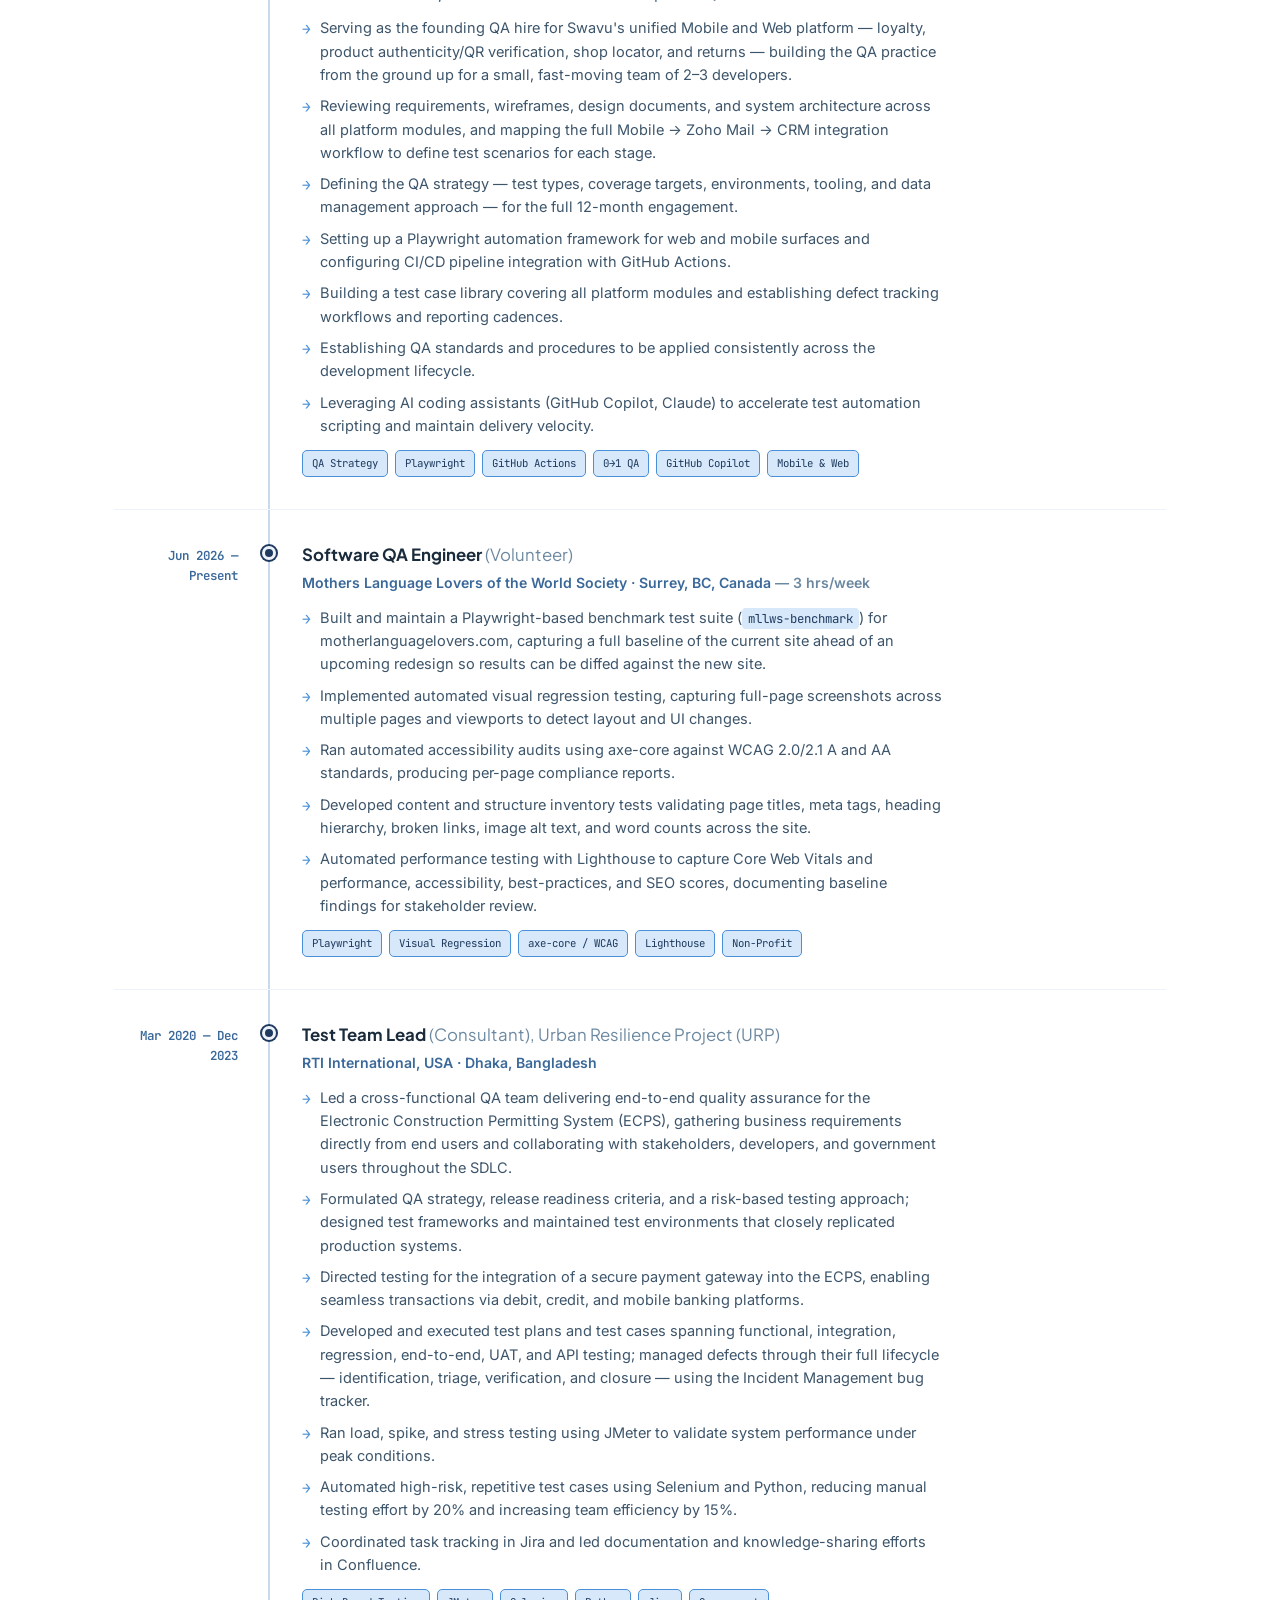
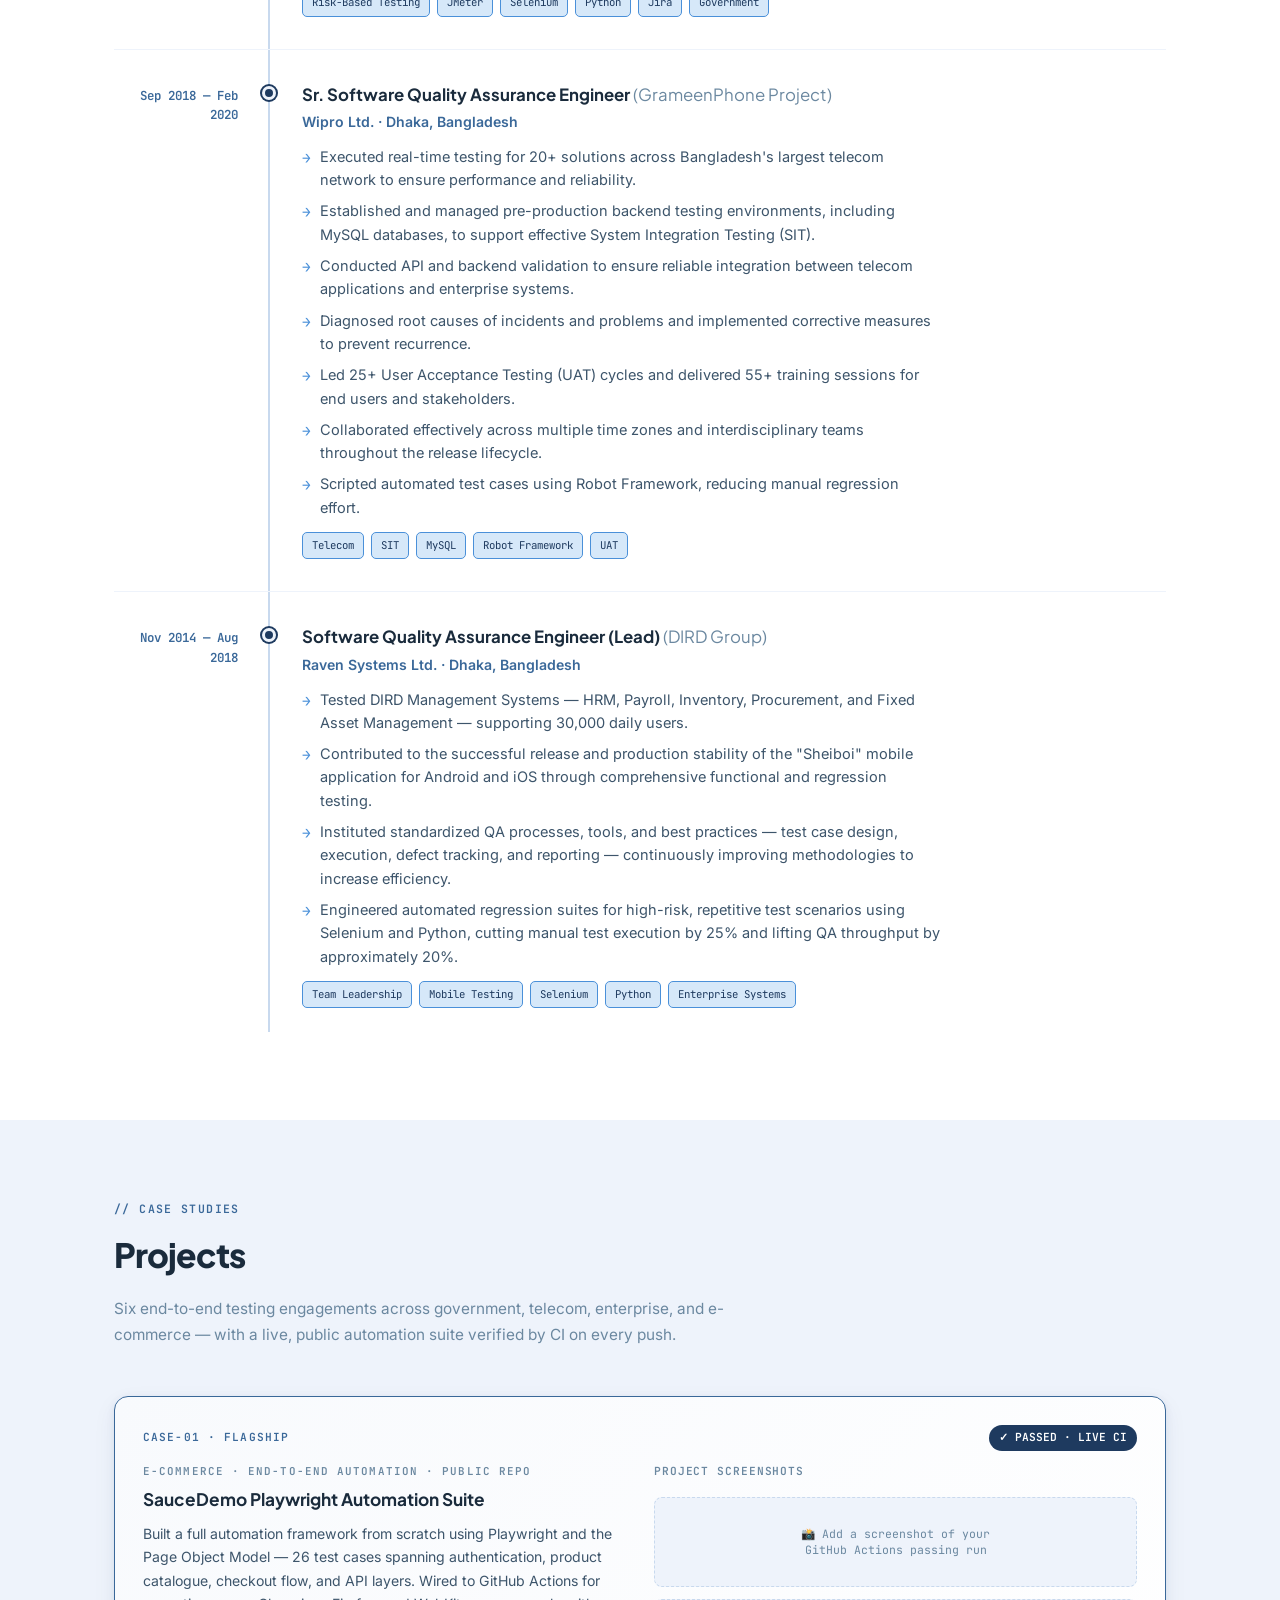
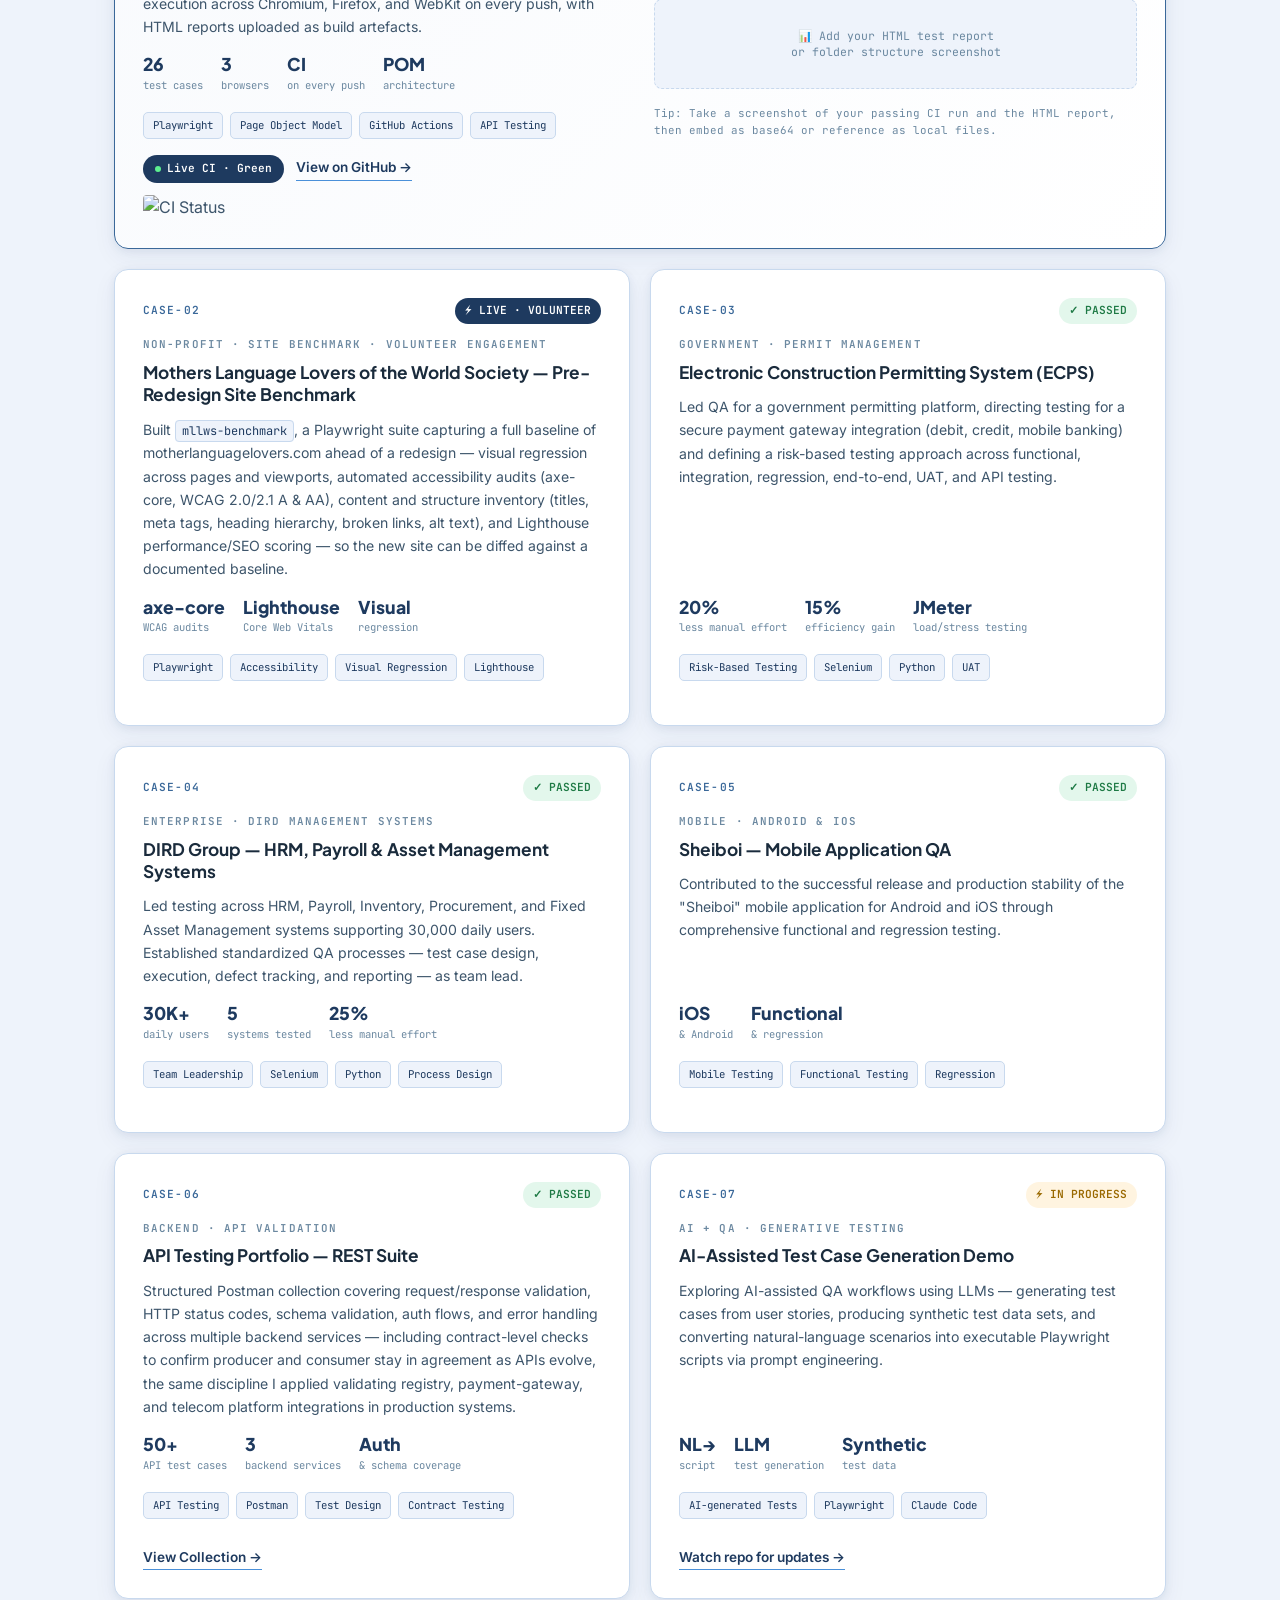
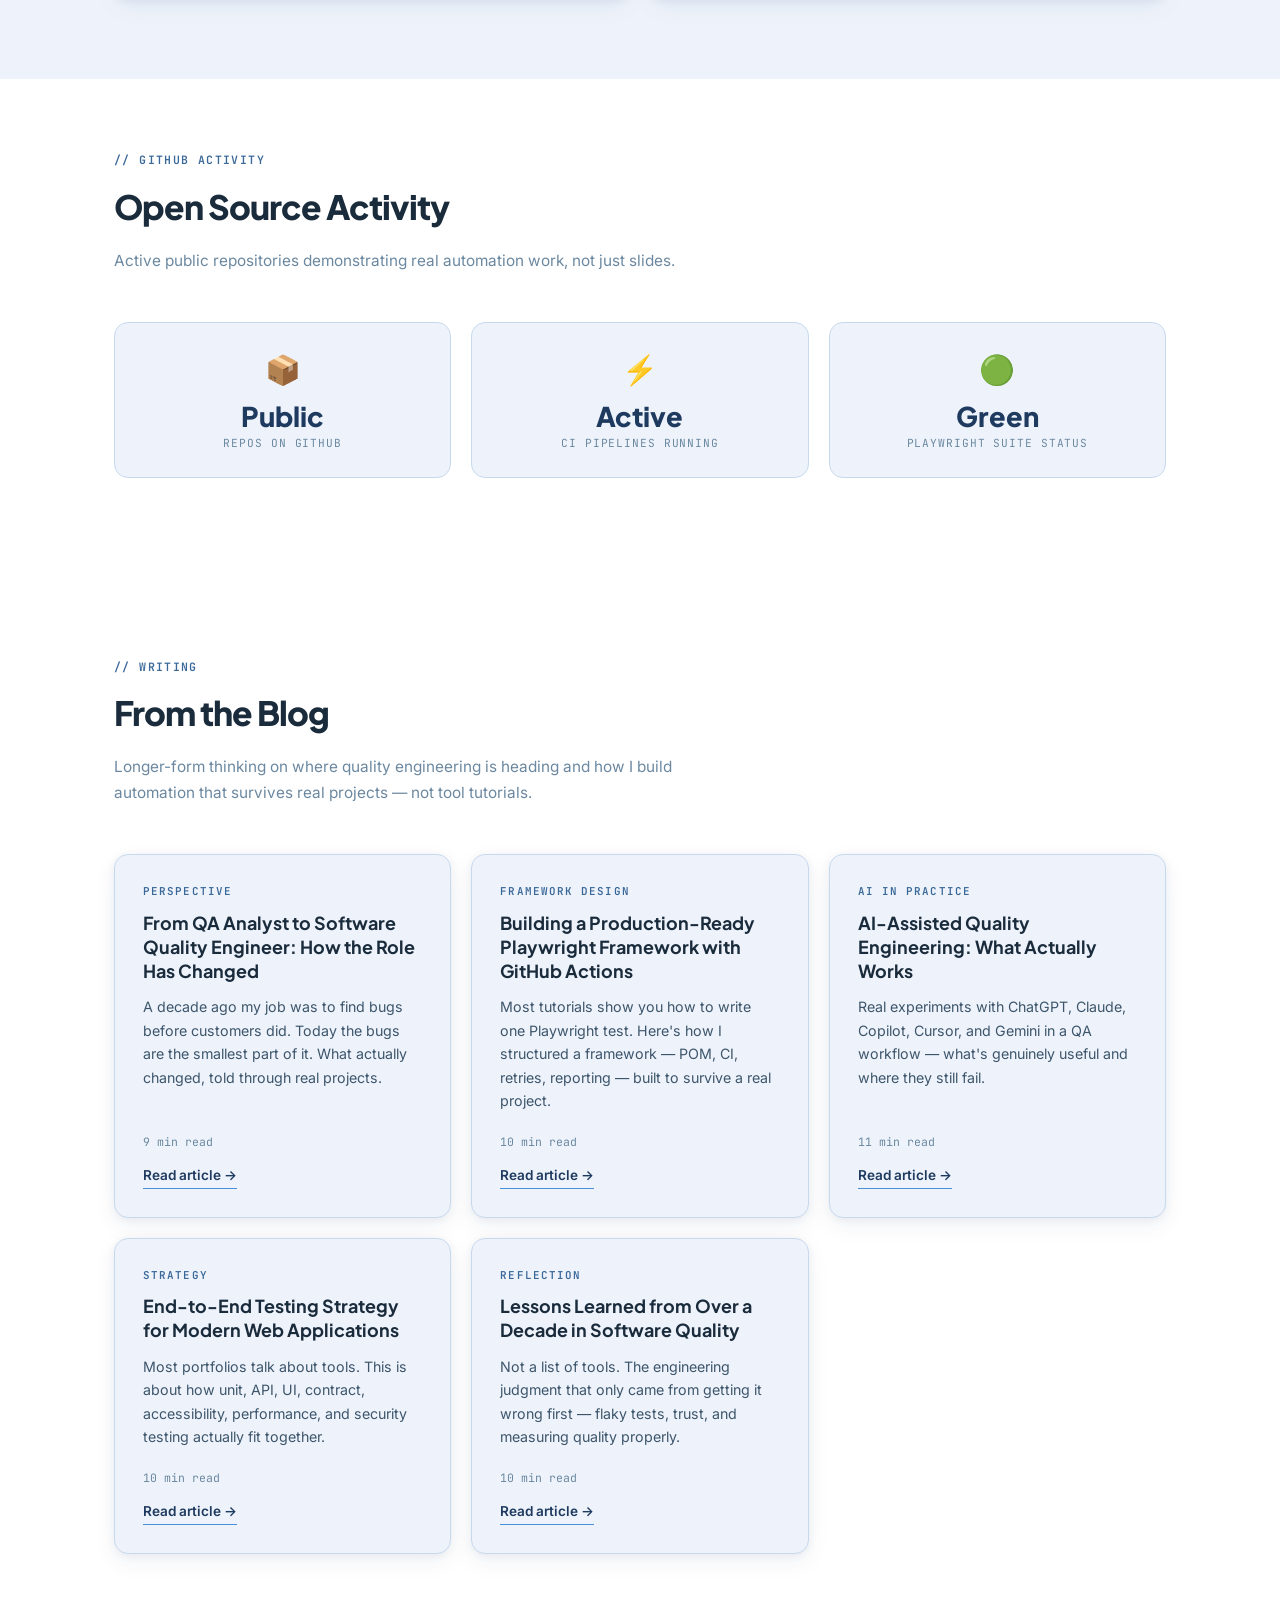
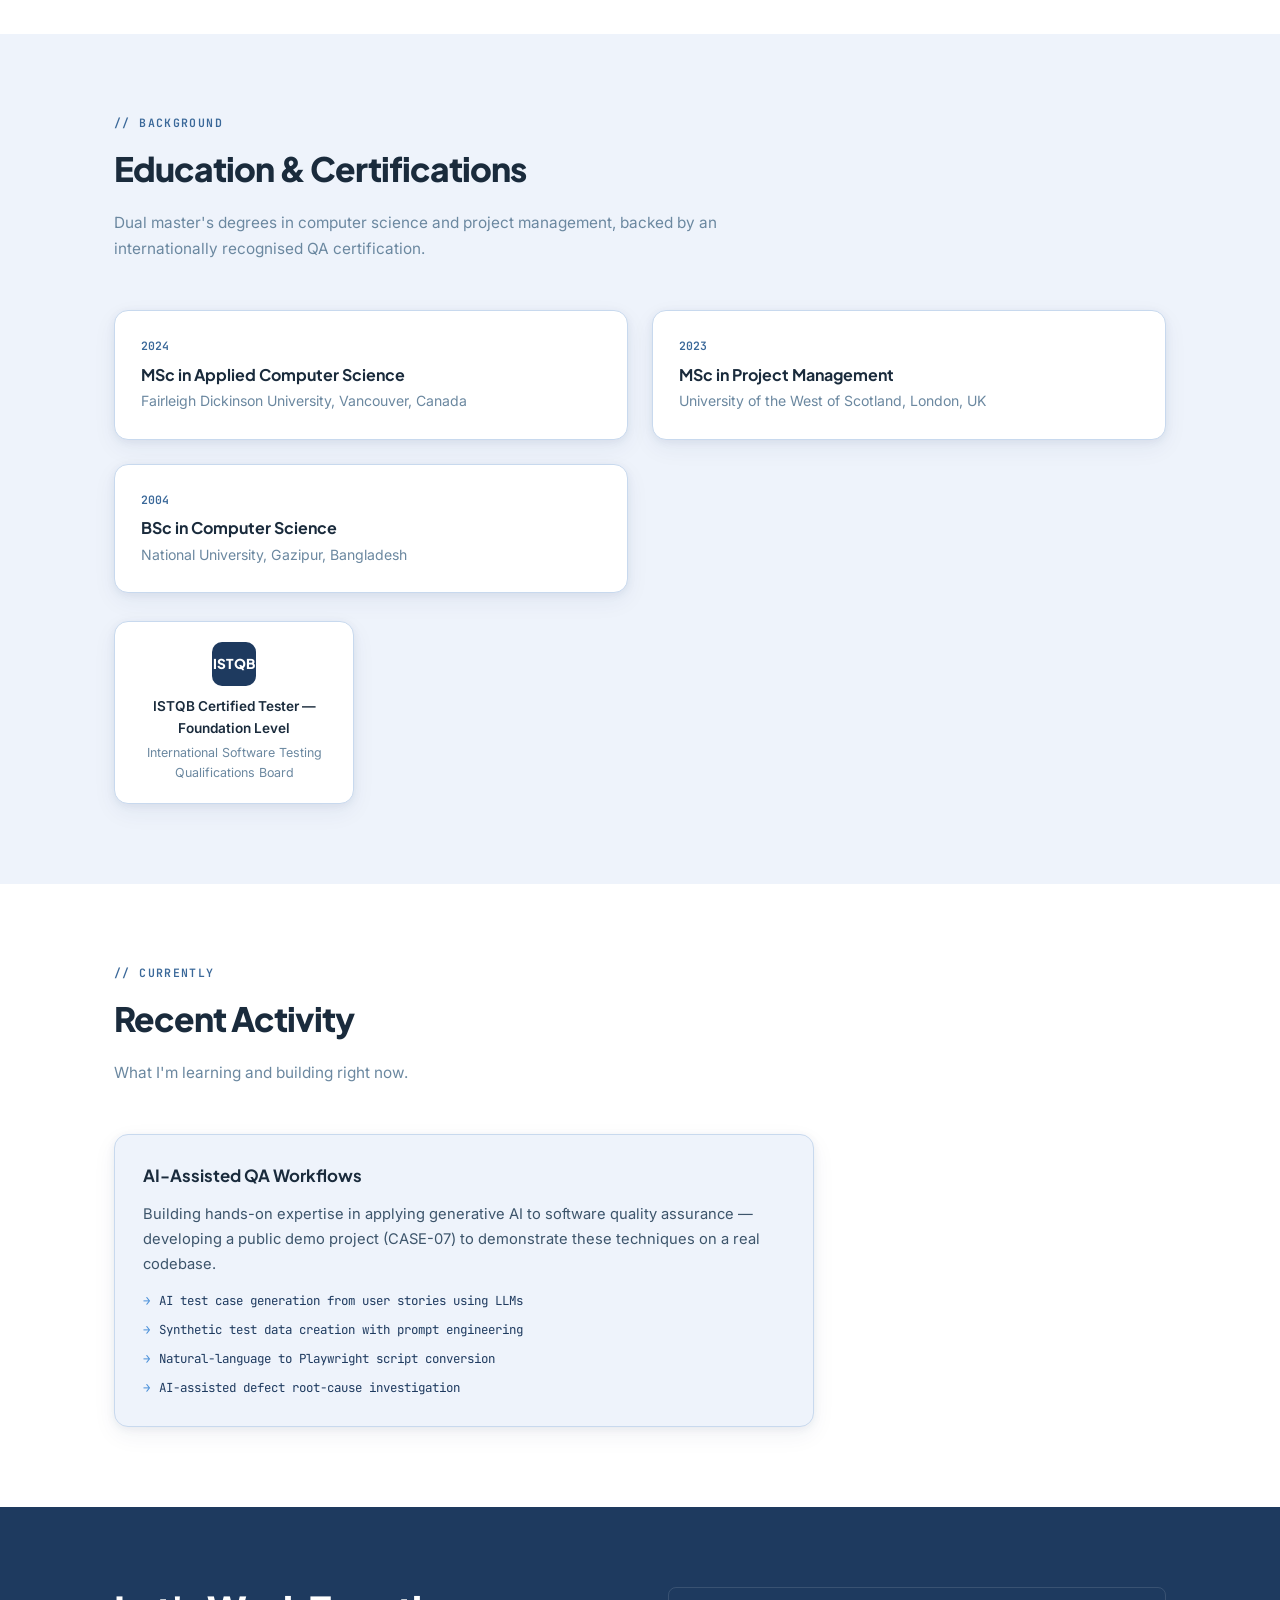
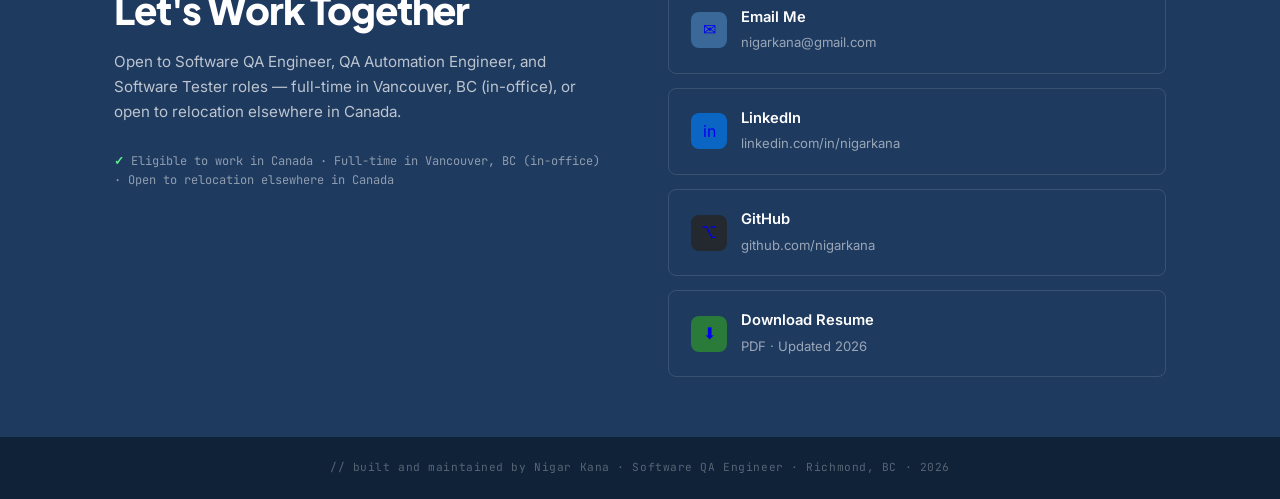
==== commit e497f281: "Add Accessibility Testing skill card (axe-core, Lighthouse)" ====
--- a/index.html
+++ b/index.html
@@ -1370,6 +1370,14 @@
           <span class="stag">AI Test Case Generation</span>
           <span class="stag">Automation Script Development</span>
           <span class="stag">Exploratory / Bug Analysis</span>
+        </div>
+      </div>
+      <div class="skill-card">
+        <div class="skill-icon">♿</div>
+        <div class="skill-name">Accessibility Testing</div>
+        <div class="skill-tags">
+          <span class="stag">axe-core</span>
+          <span class="stag">Lighthouse</span>
         </div>
       </div>
     </div>
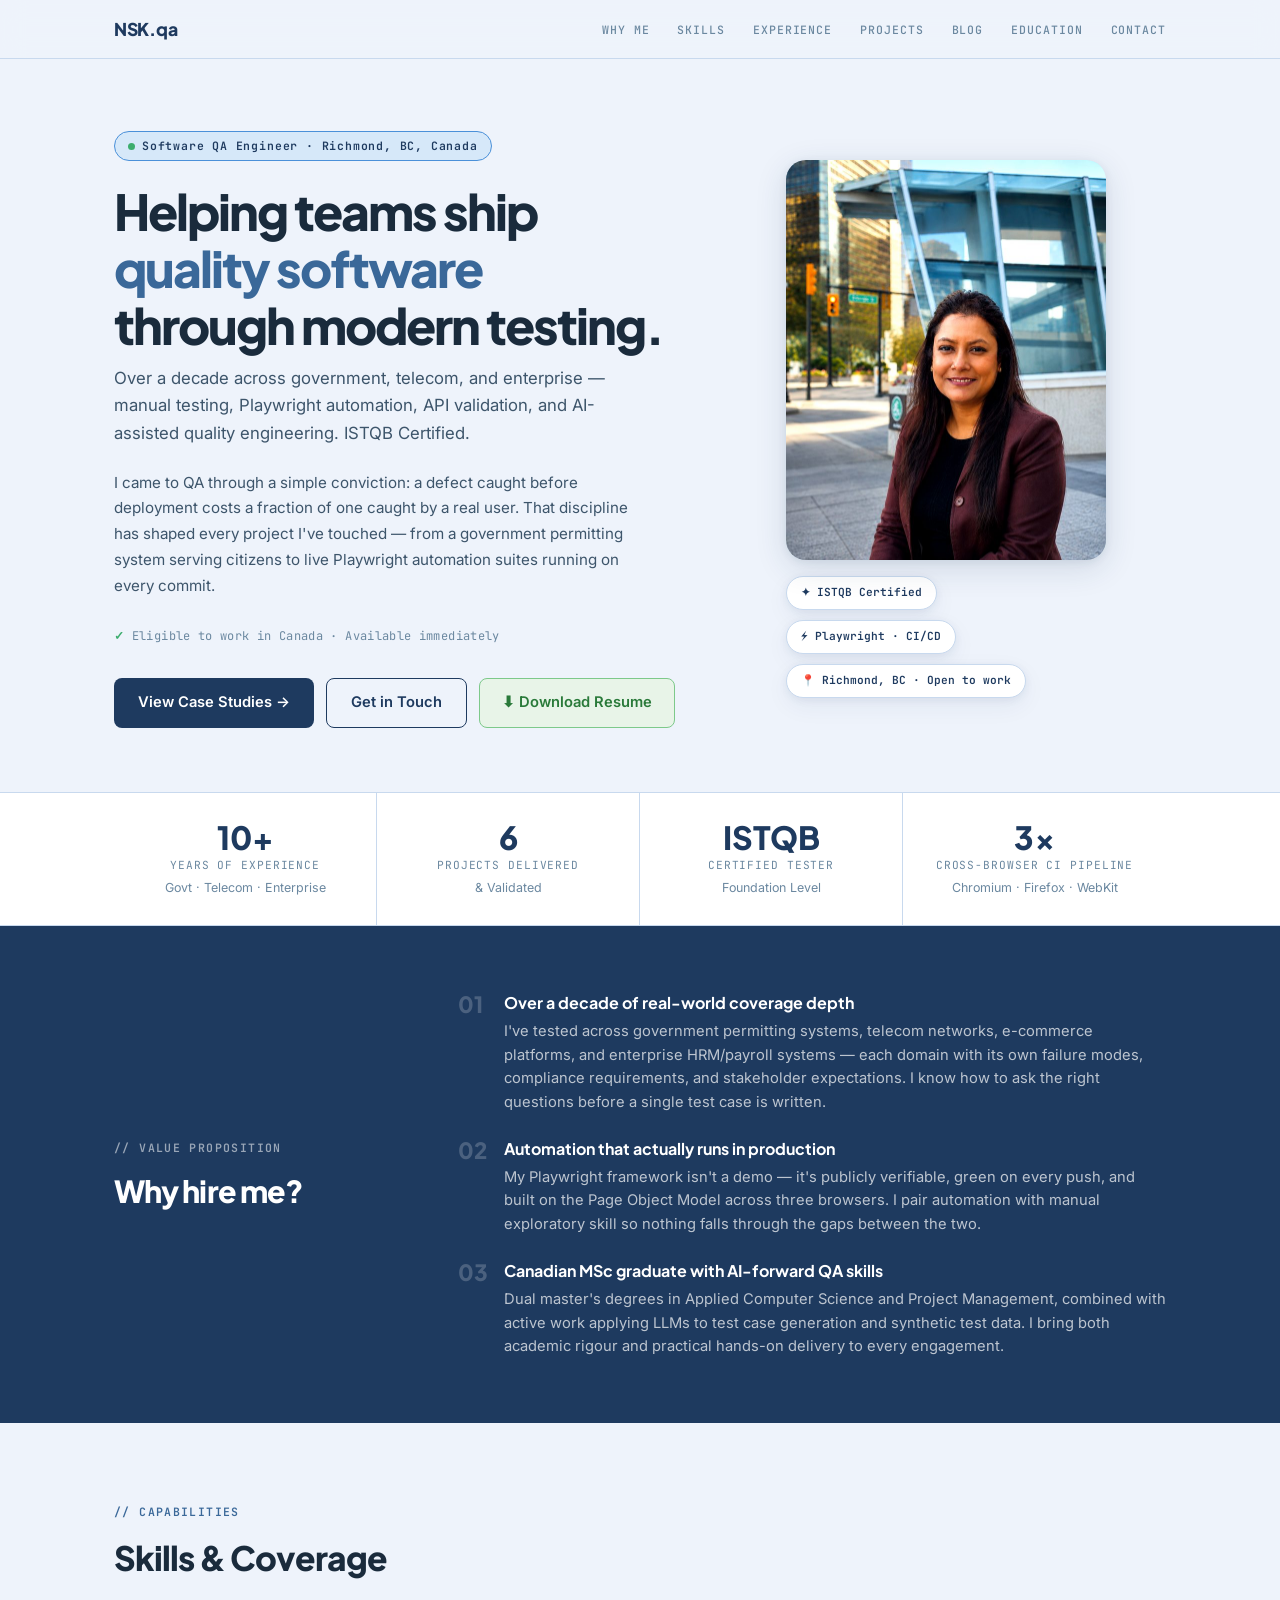
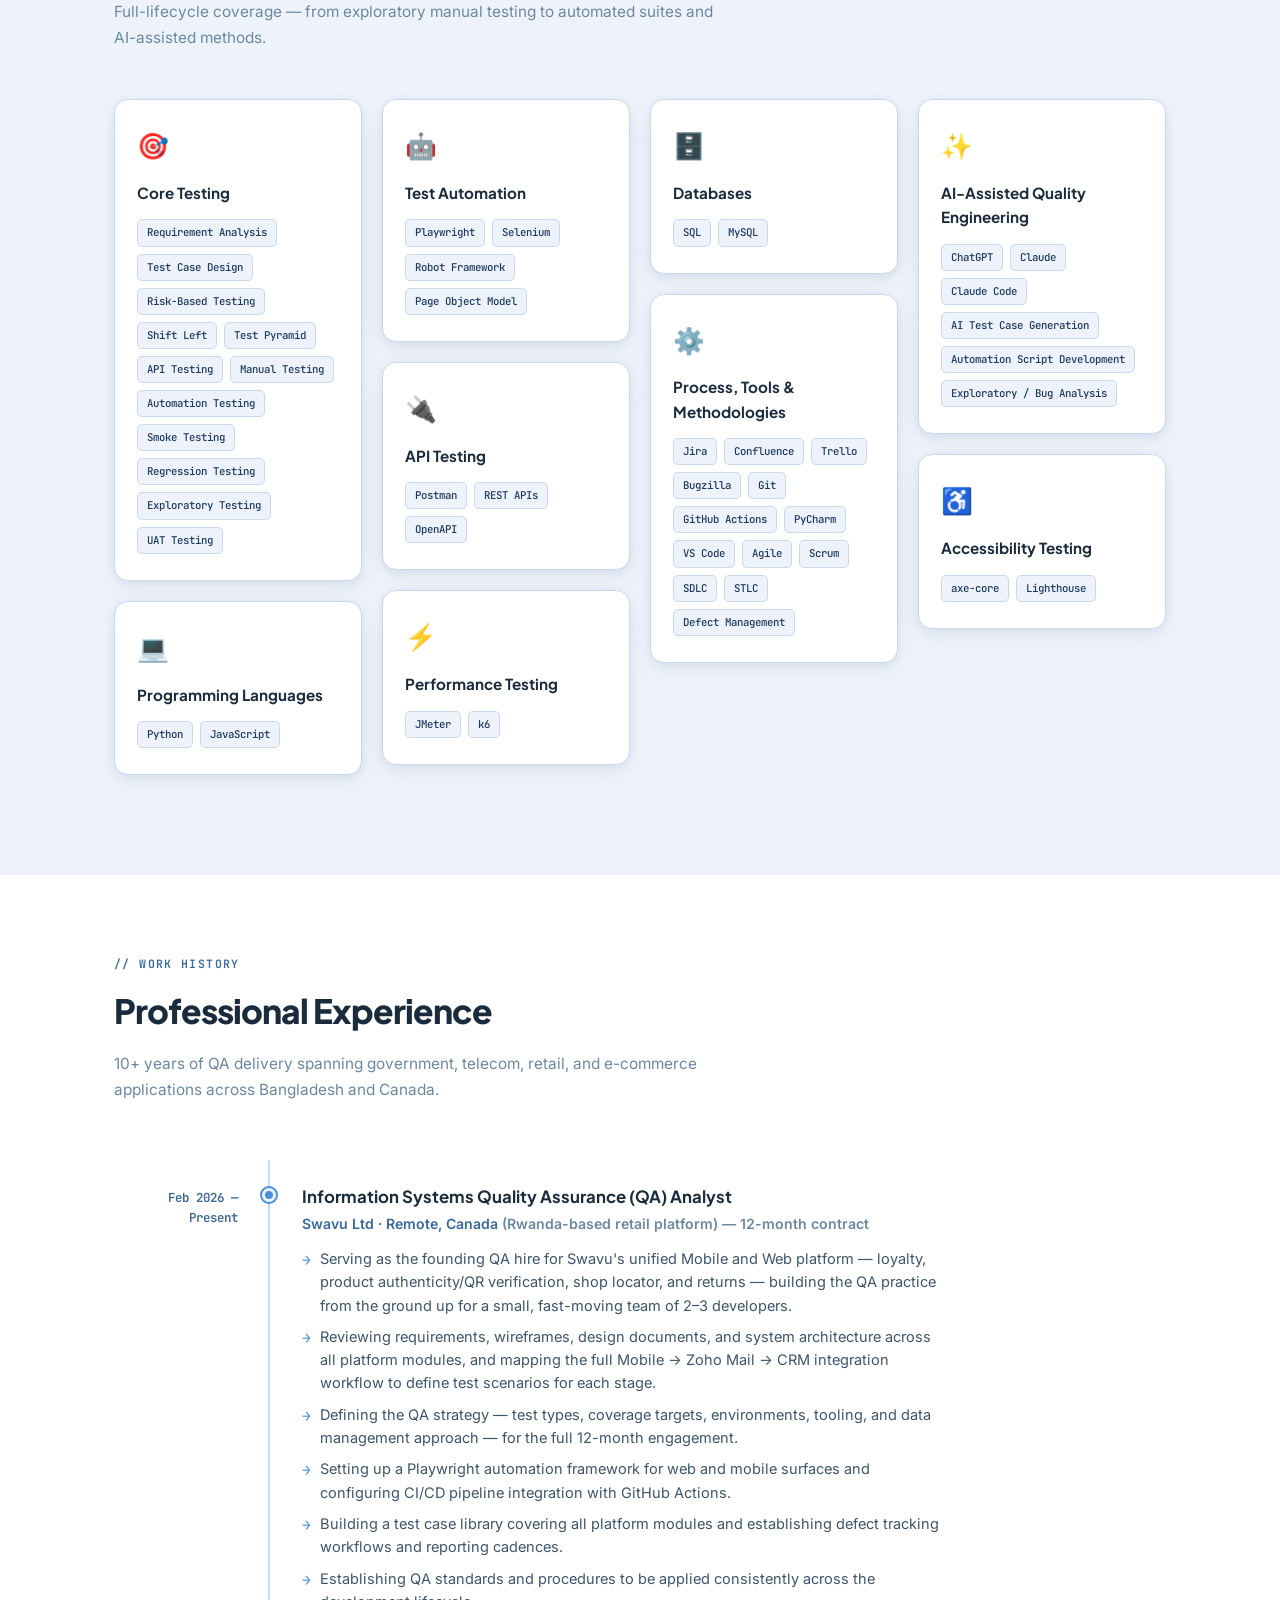
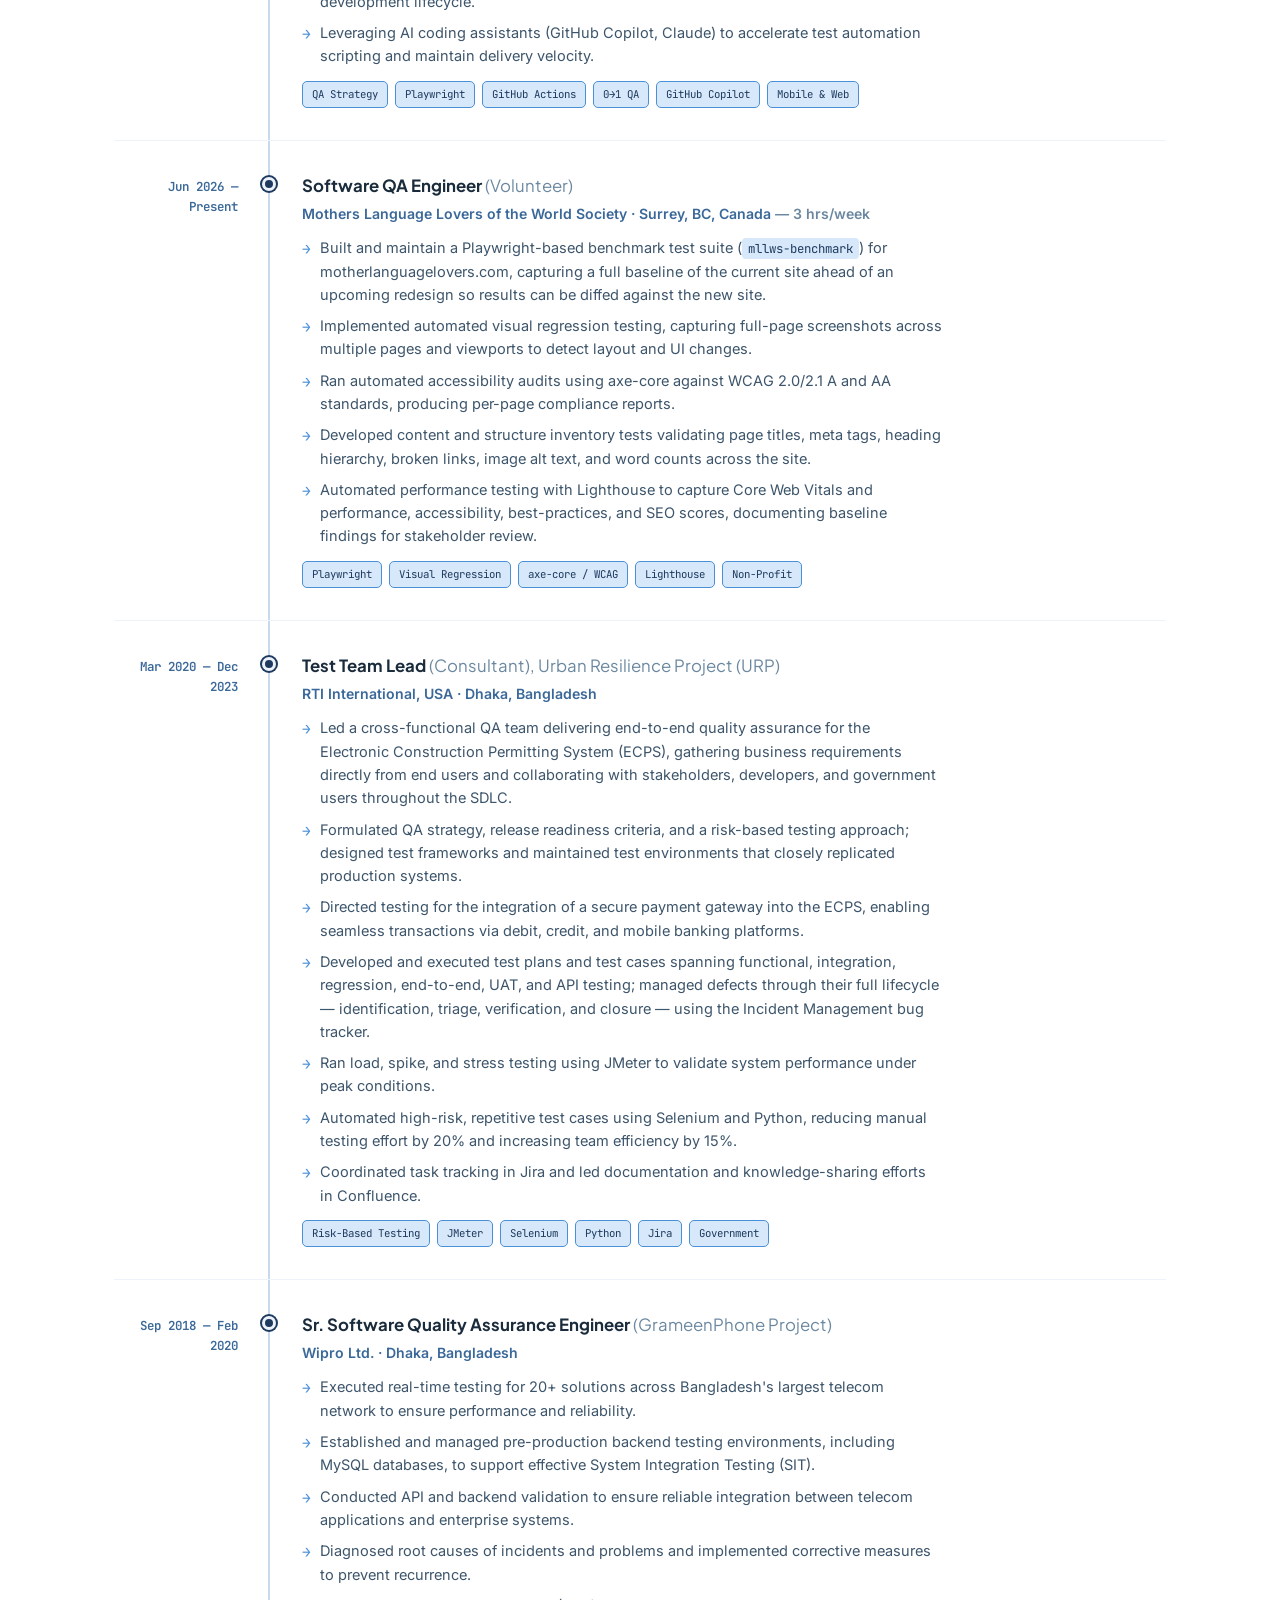
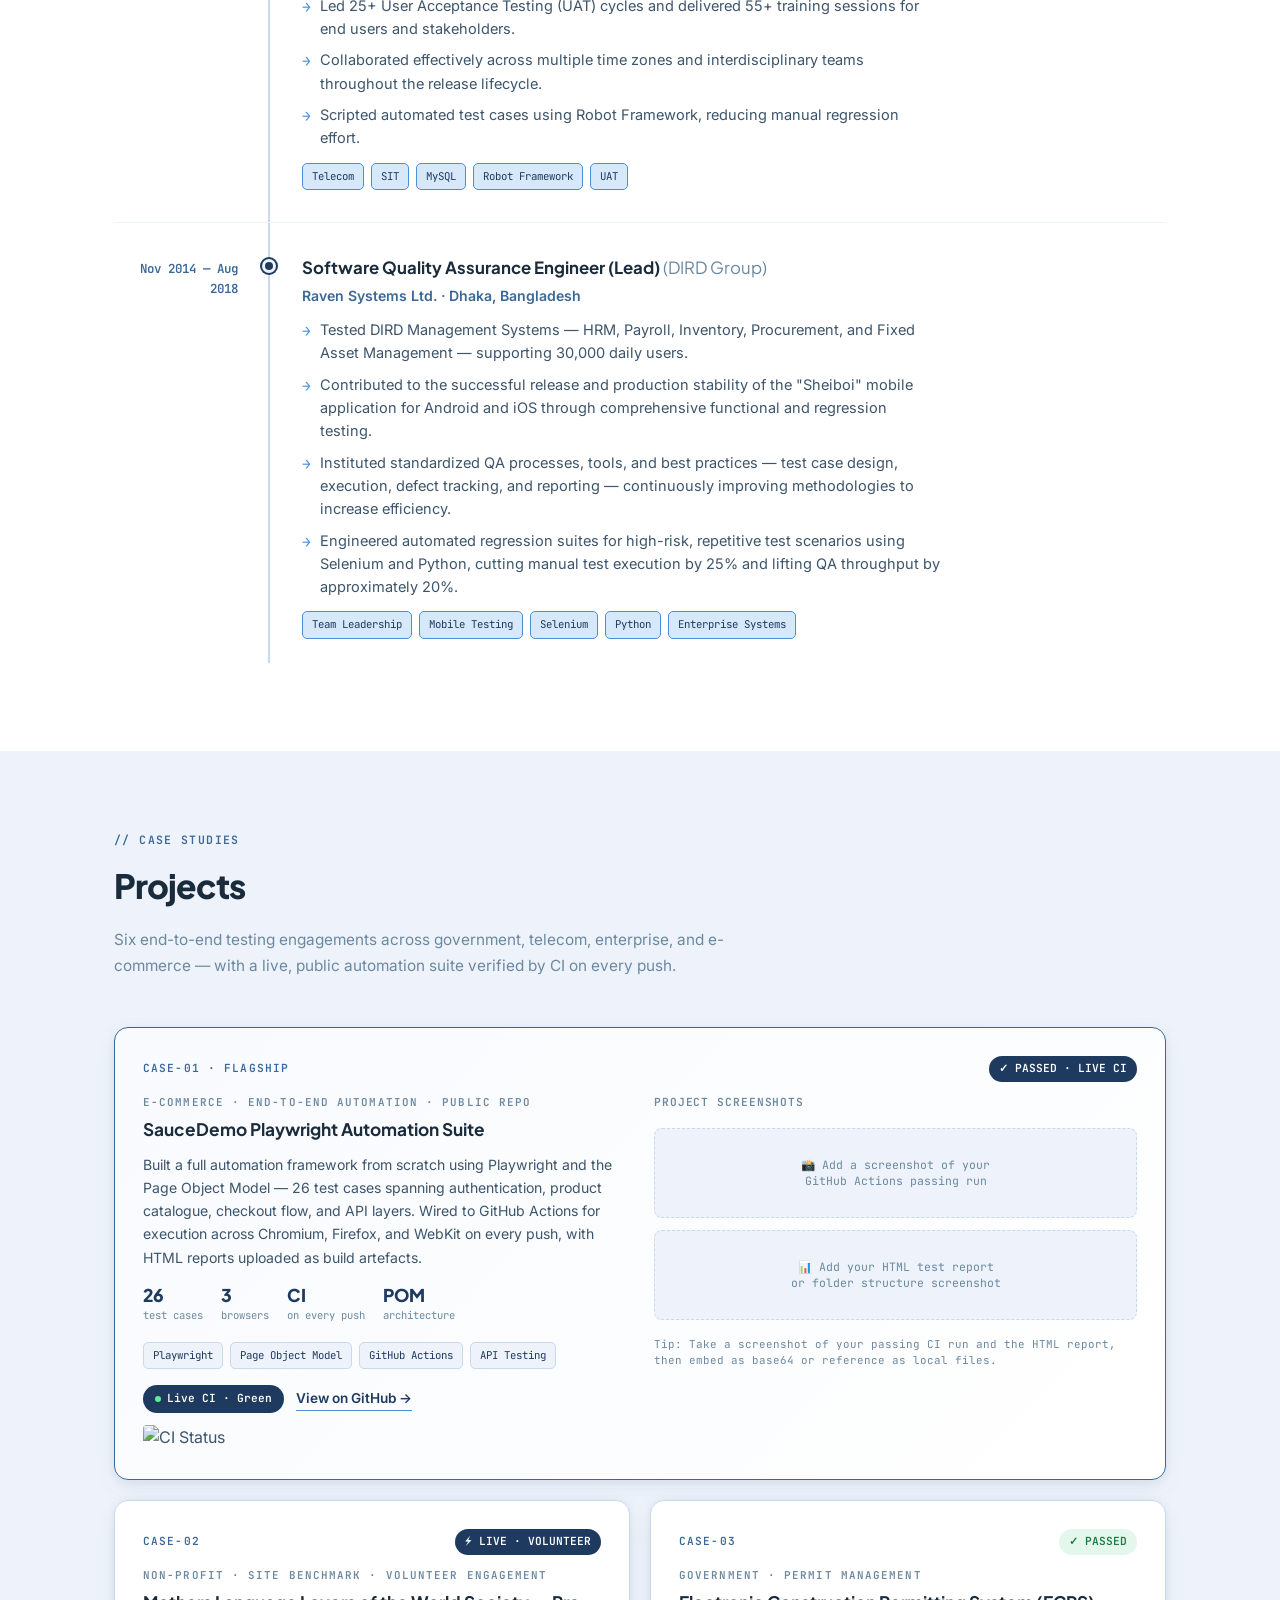
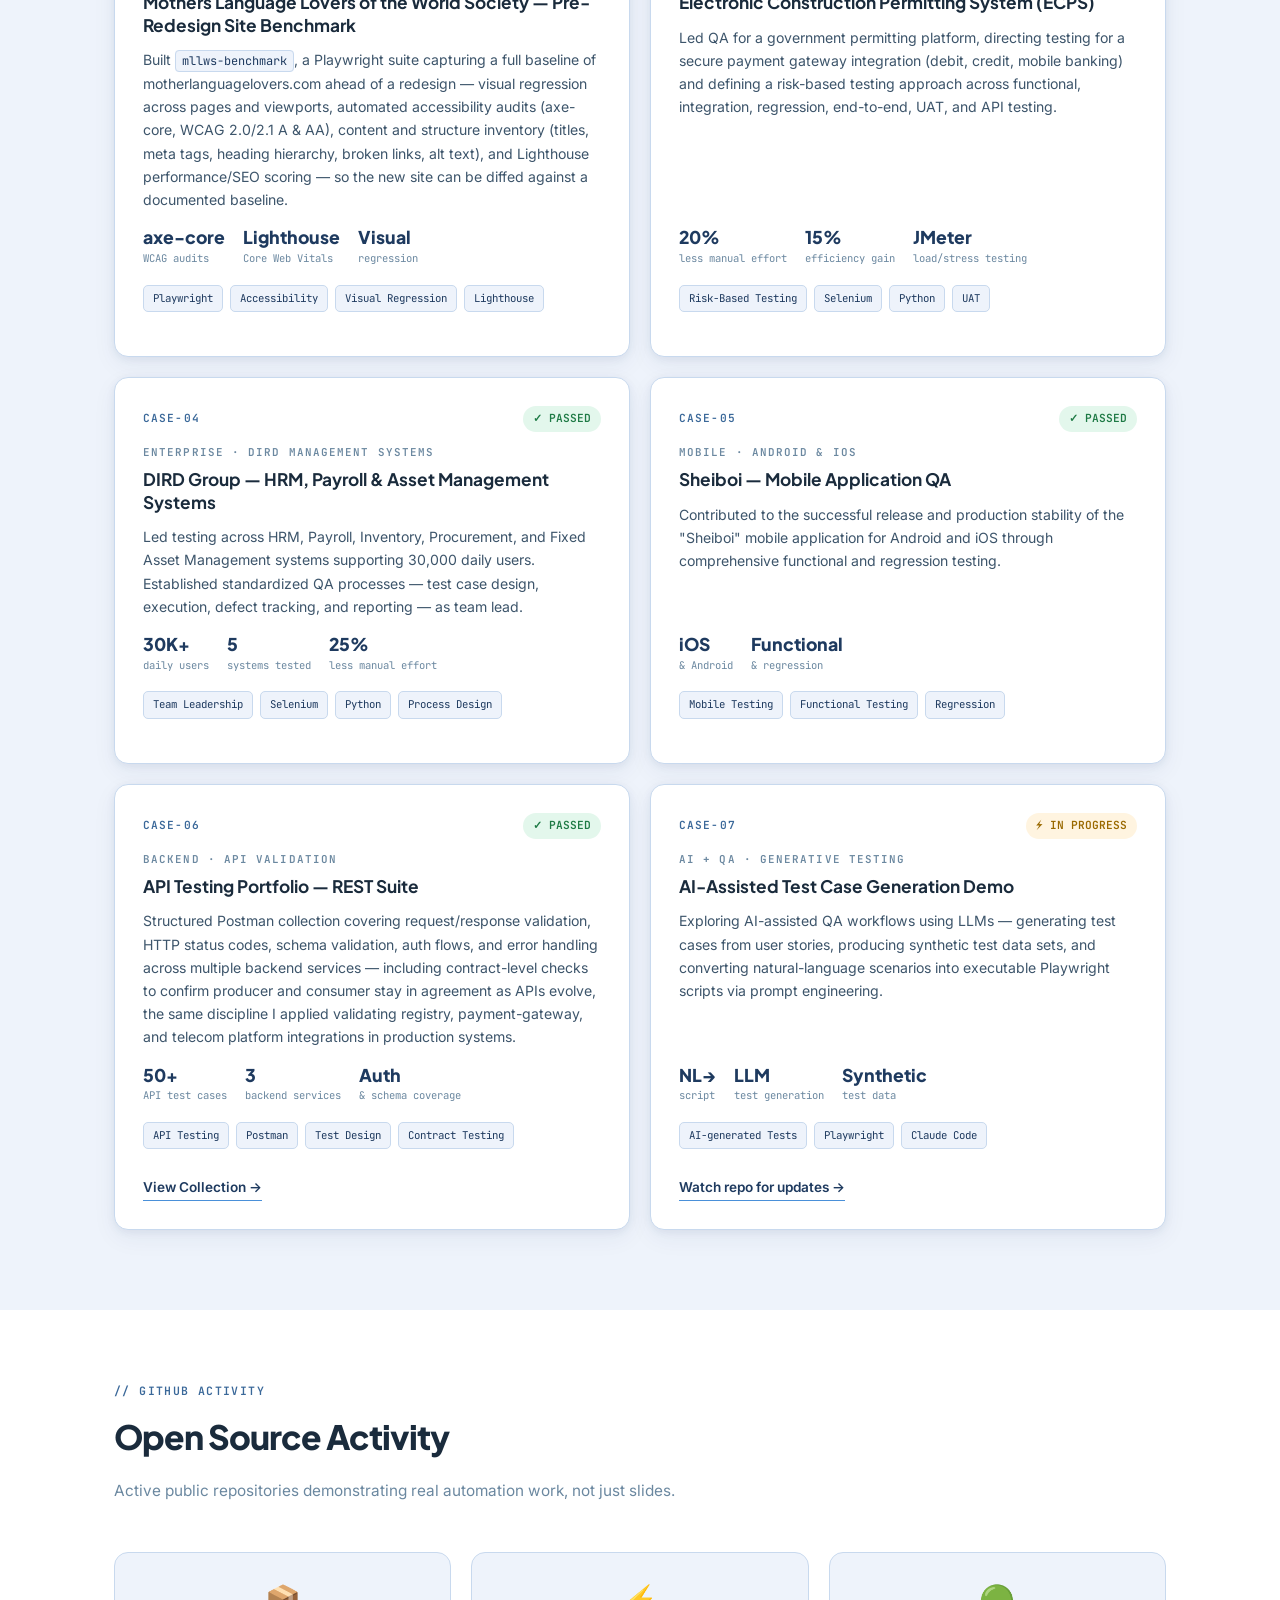
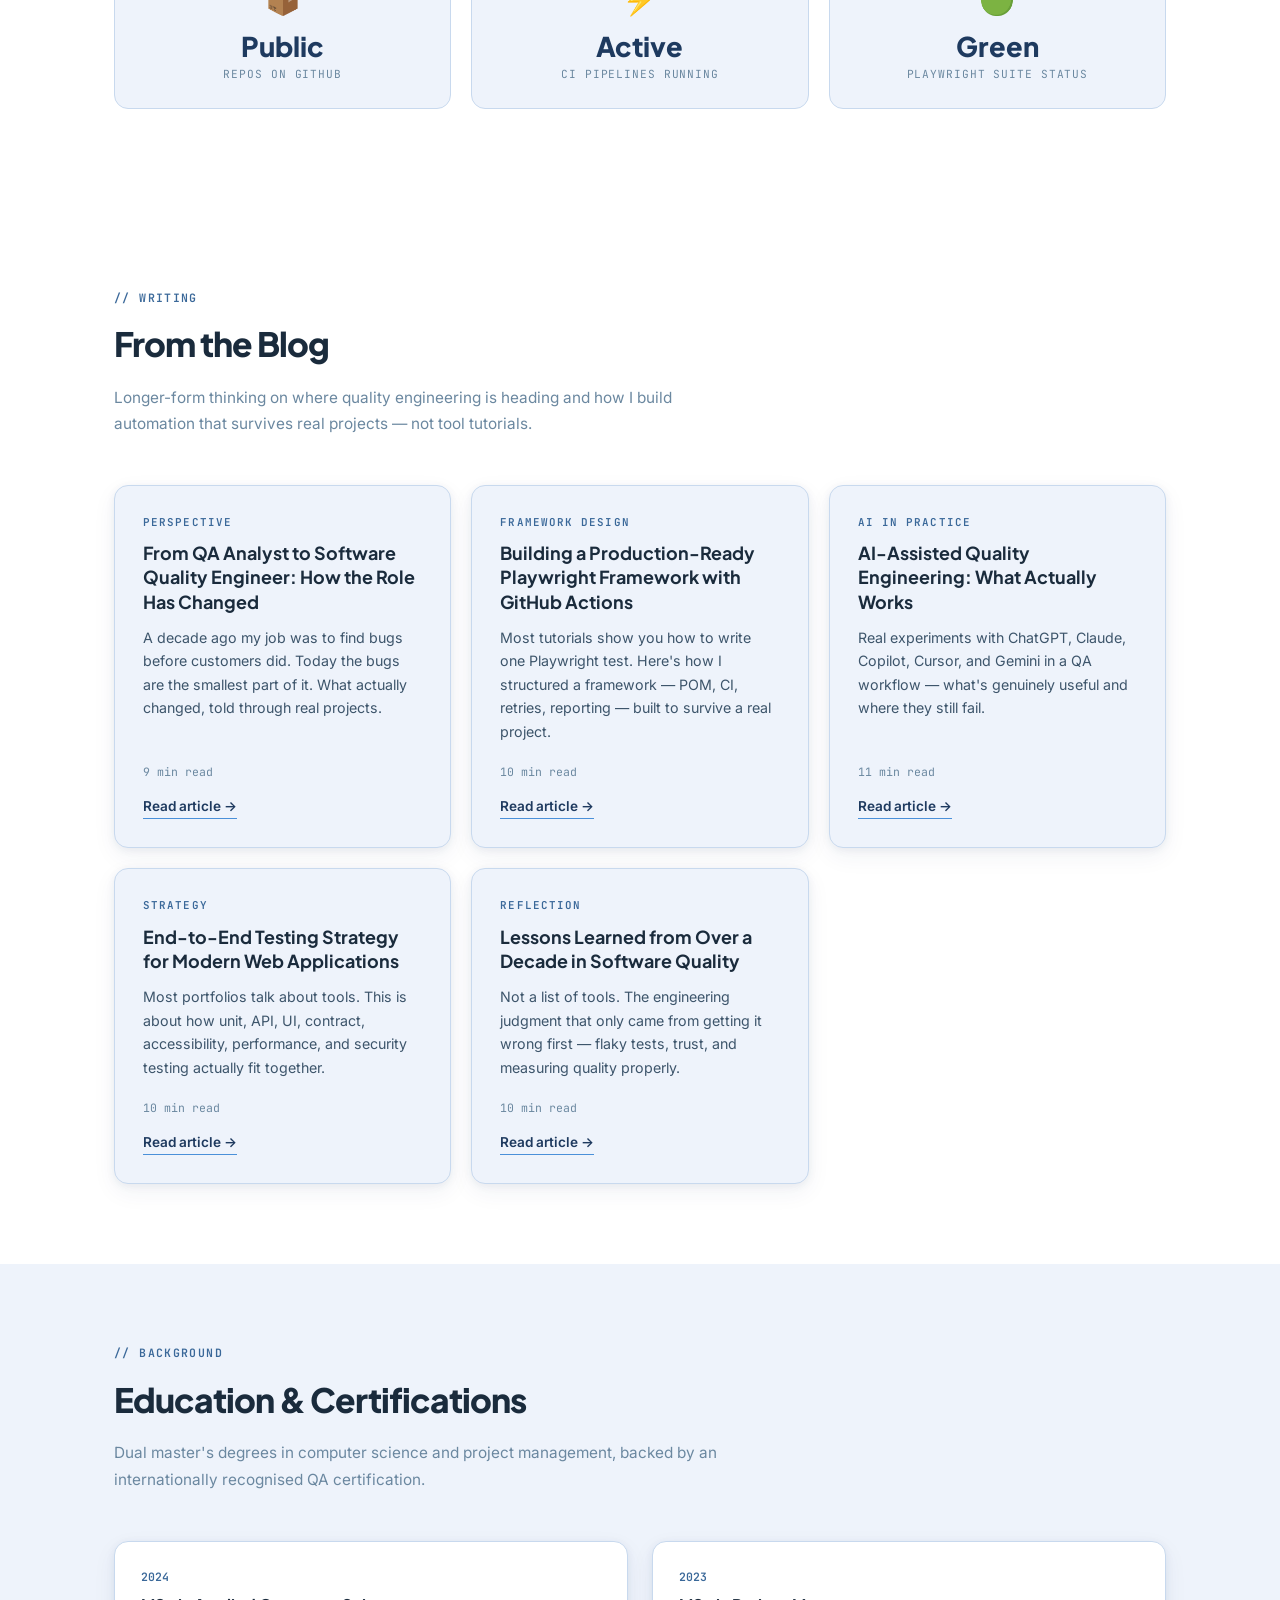
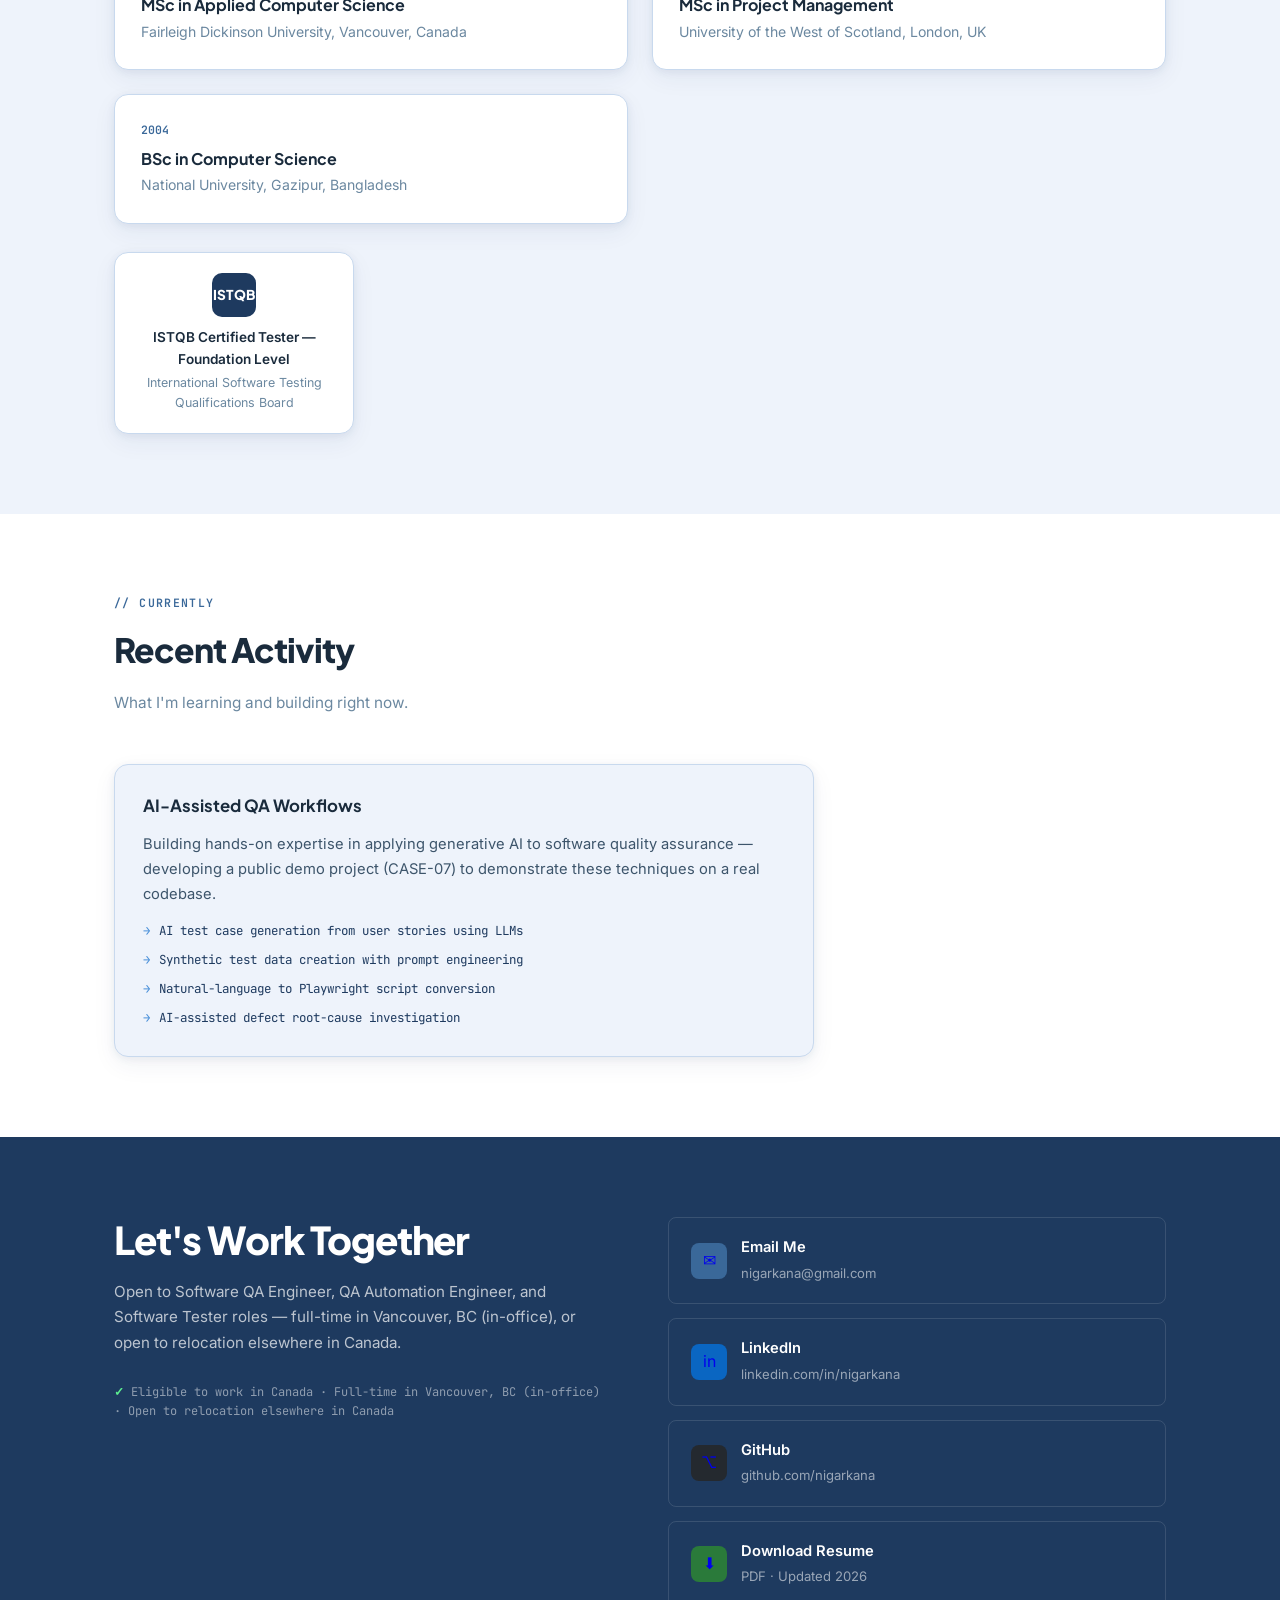
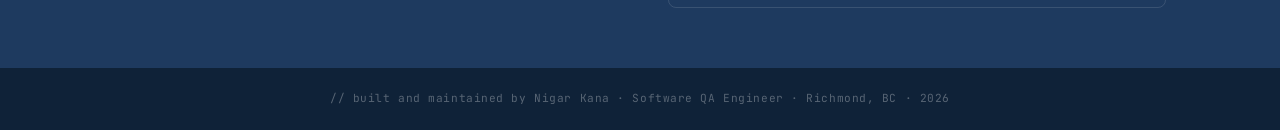
==== commit ee61d2eb: "Fix Skills section cards stretching to match tallest card Switches .skills-grid from CSS Grid (which" ====
--- a/index.html
+++ b/index.html
@@ -452,9 +452,8 @@
     ────────────────────────────────────────── */
     #skills { background: var(--bg); }
     .skills-grid {
-      display: grid;
-      grid-template-columns: repeat(4, 1fr);
-      gap: 20px;
+      columns: 4;
+      column-gap: 20px;
     }
     .skill-card {
       background: var(--surface);
@@ -463,6 +462,11 @@
       padding: 26px 22px;
       box-shadow: var(--shadow-card);
       transition: box-shadow .25s, transform .25s;
+      break-inside: avoid;
+      margin-bottom: 20px;
+      display: inline-block;
+      width: 100%;
+      vertical-align: top;
     }
     .skill-card:hover {
       box-shadow: var(--shadow-hover);
@@ -1134,7 +1138,7 @@
     @media (max-width: 900px) {
       .hero { grid-template-columns: 1fr; padding: 48px 20px; }
       .hero-photo-wrap { display: none; }
-      .skills-grid { grid-template-columns: repeat(2, 1fr); }
+      .skills-grid { columns: 2; }
       .projects-grid { grid-template-columns: 1fr; }
       .blog-grid { grid-template-columns: repeat(2, 1fr); }
       .project-card.flagship .project-body { grid-template-columns: 1fr; }
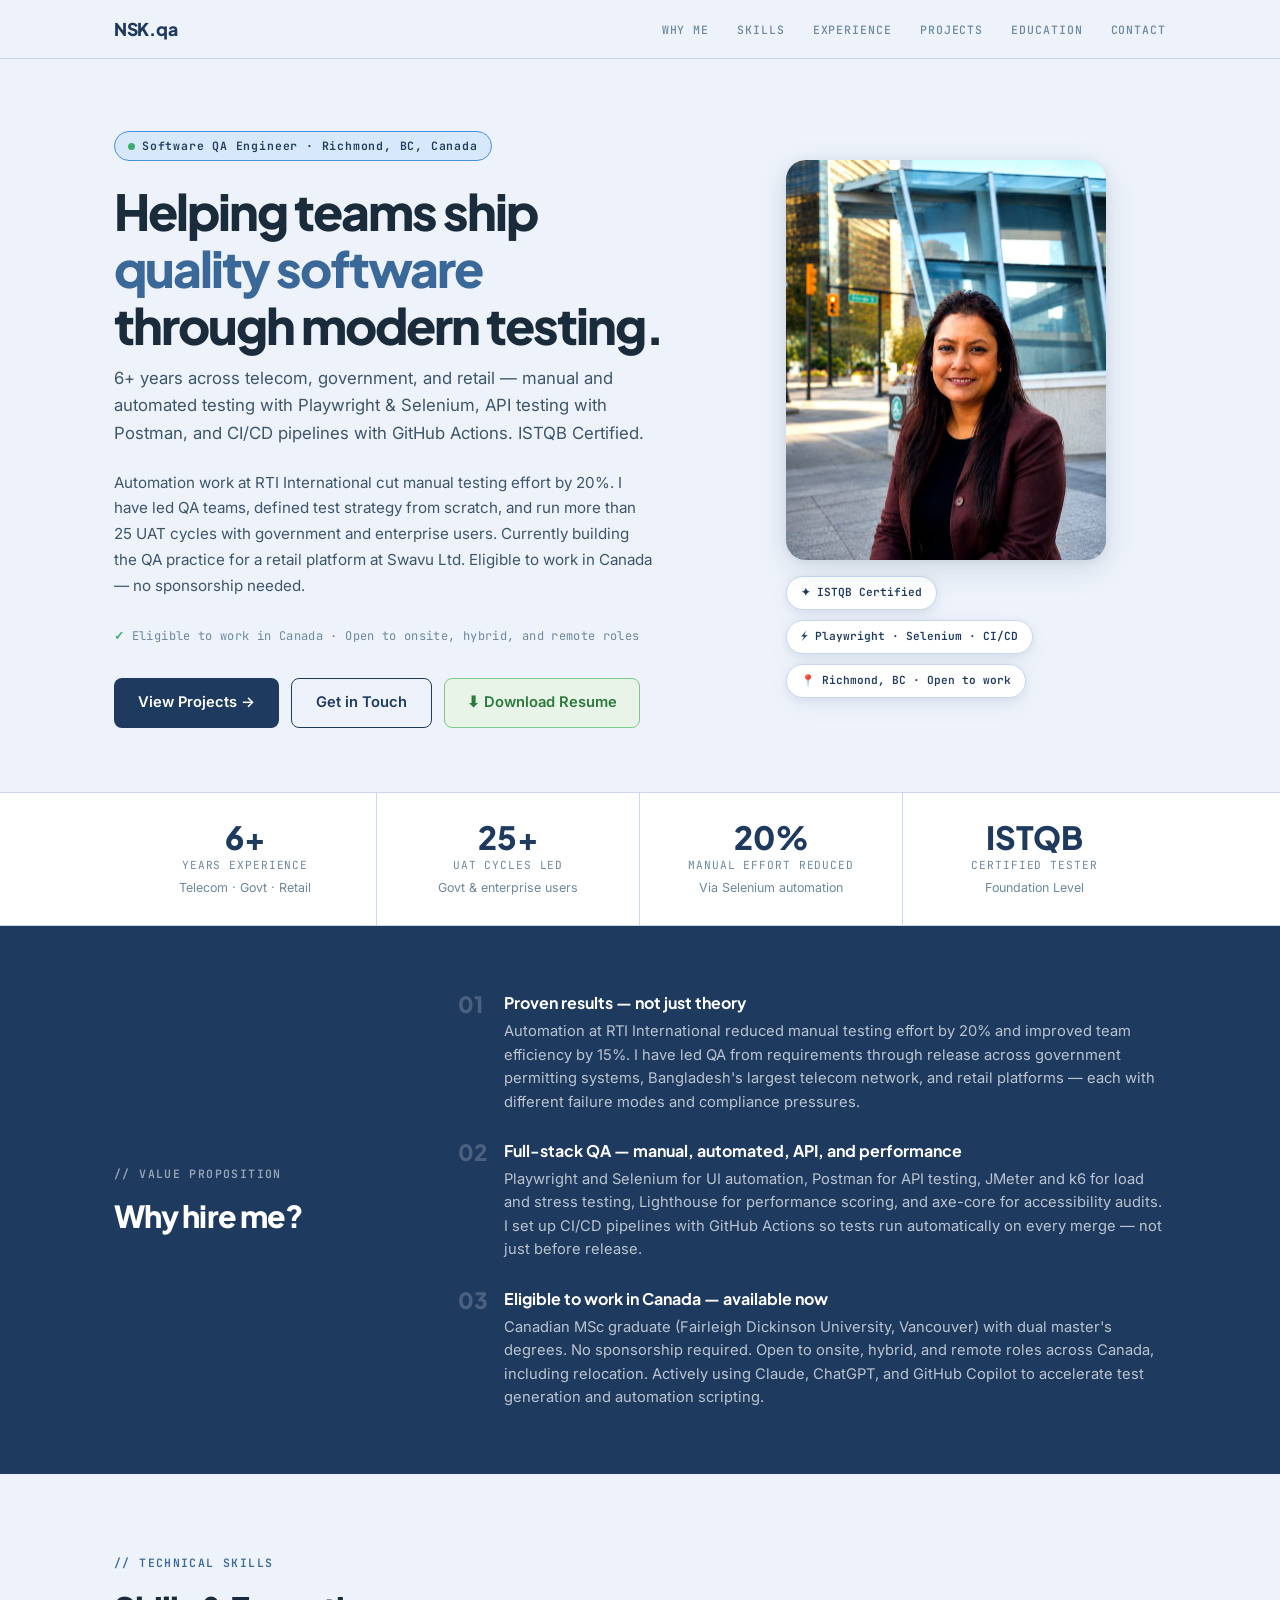
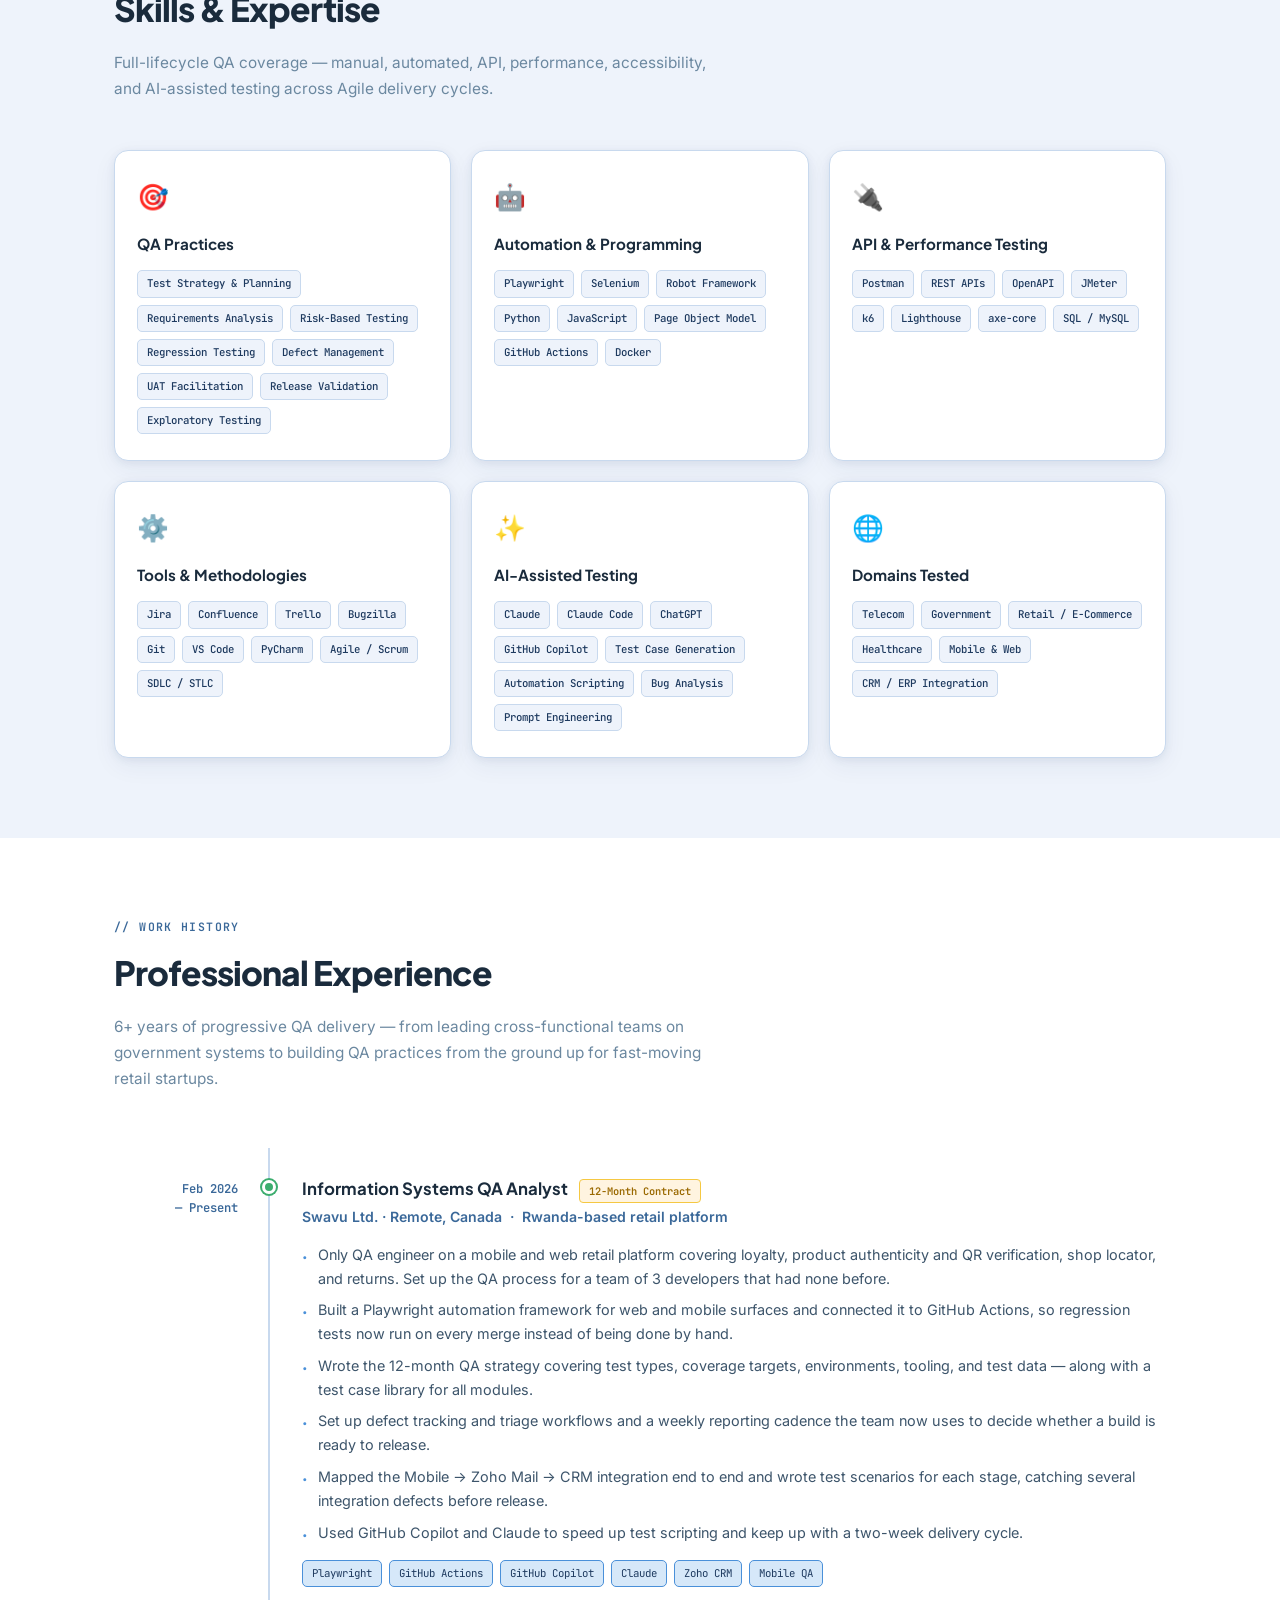
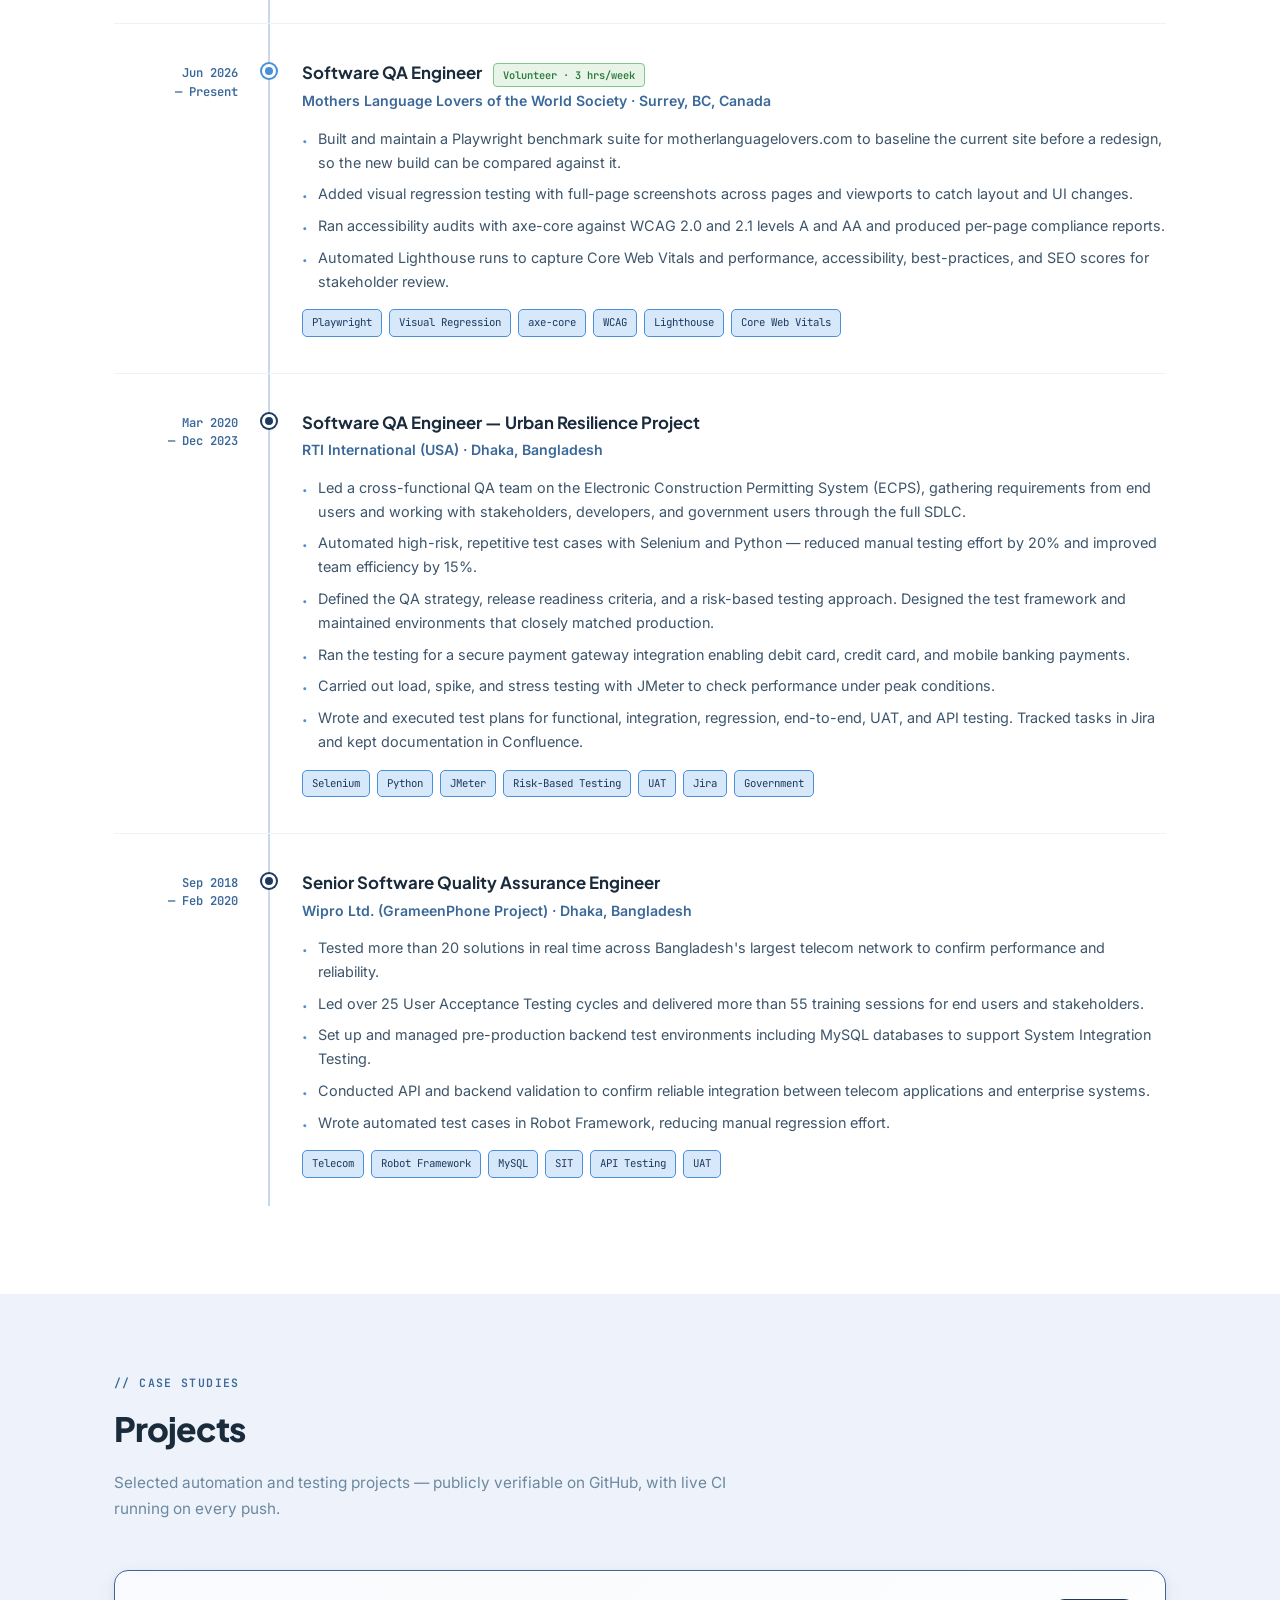
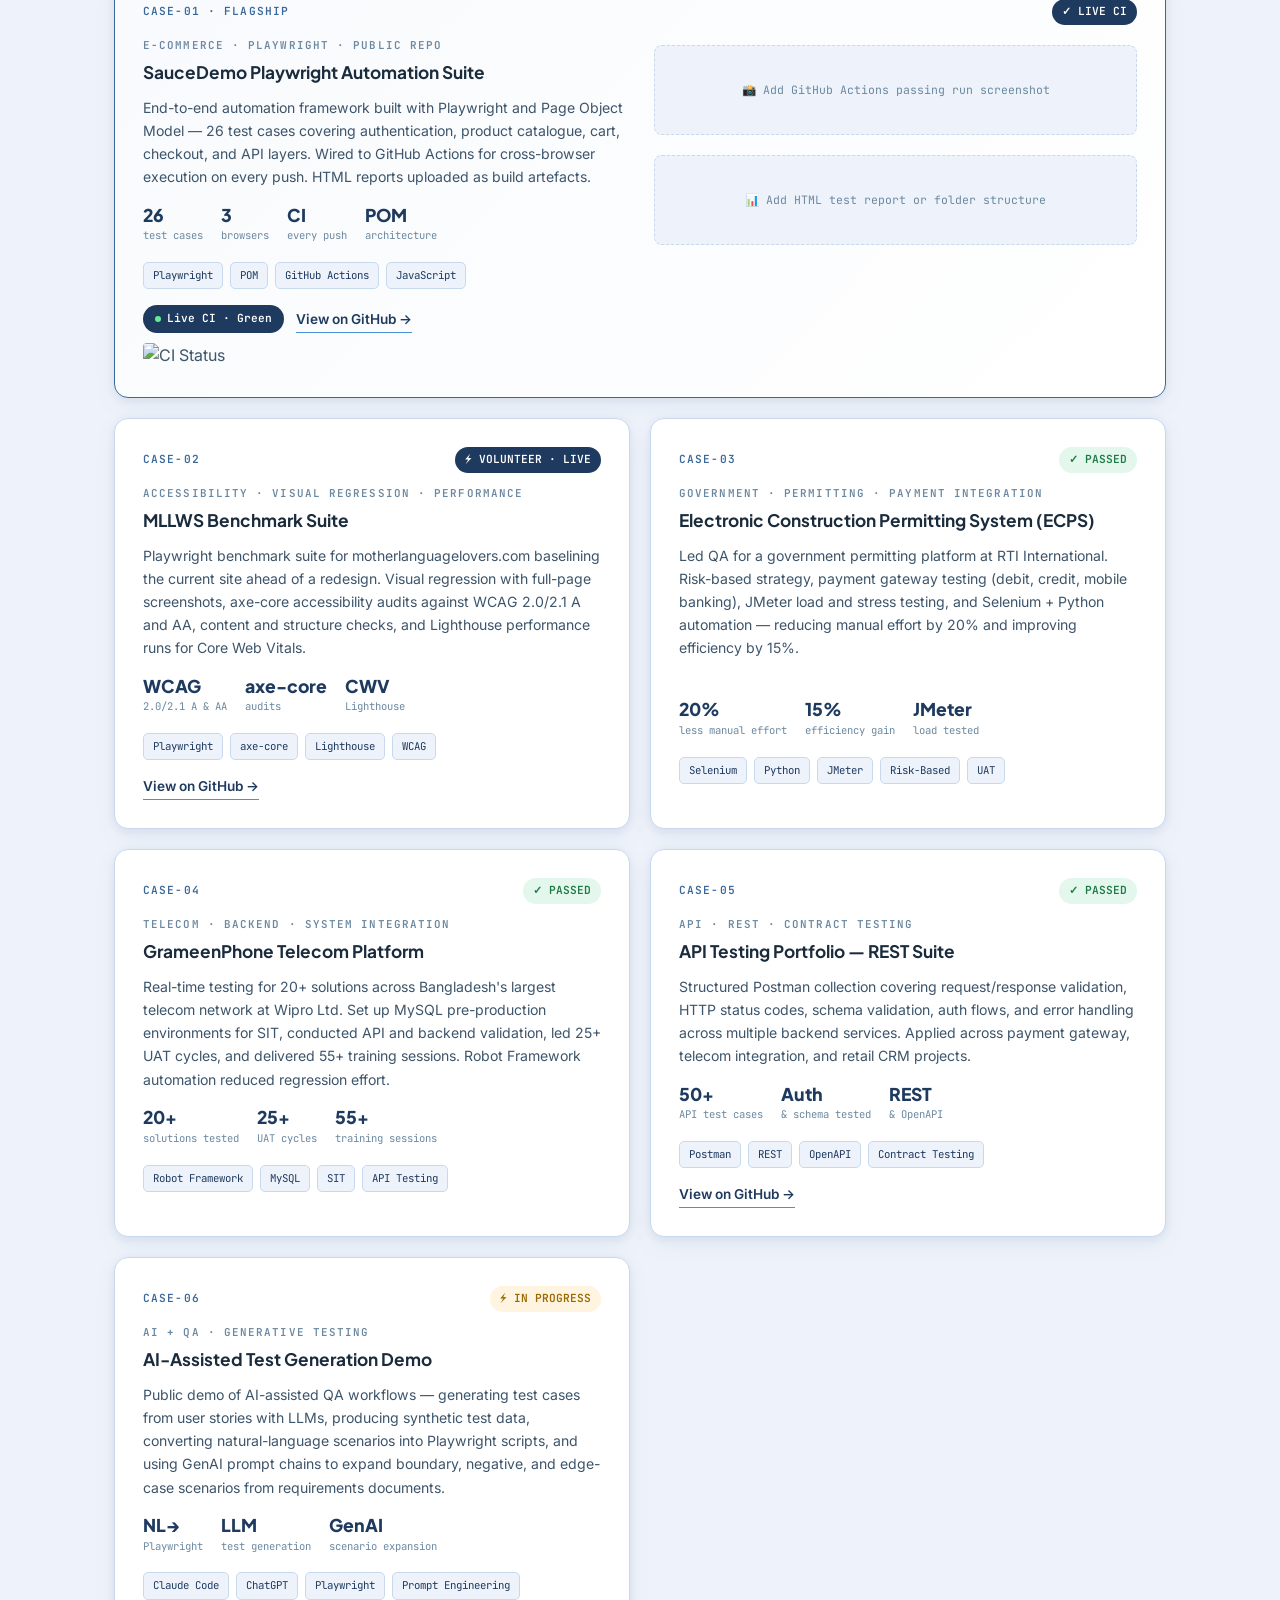
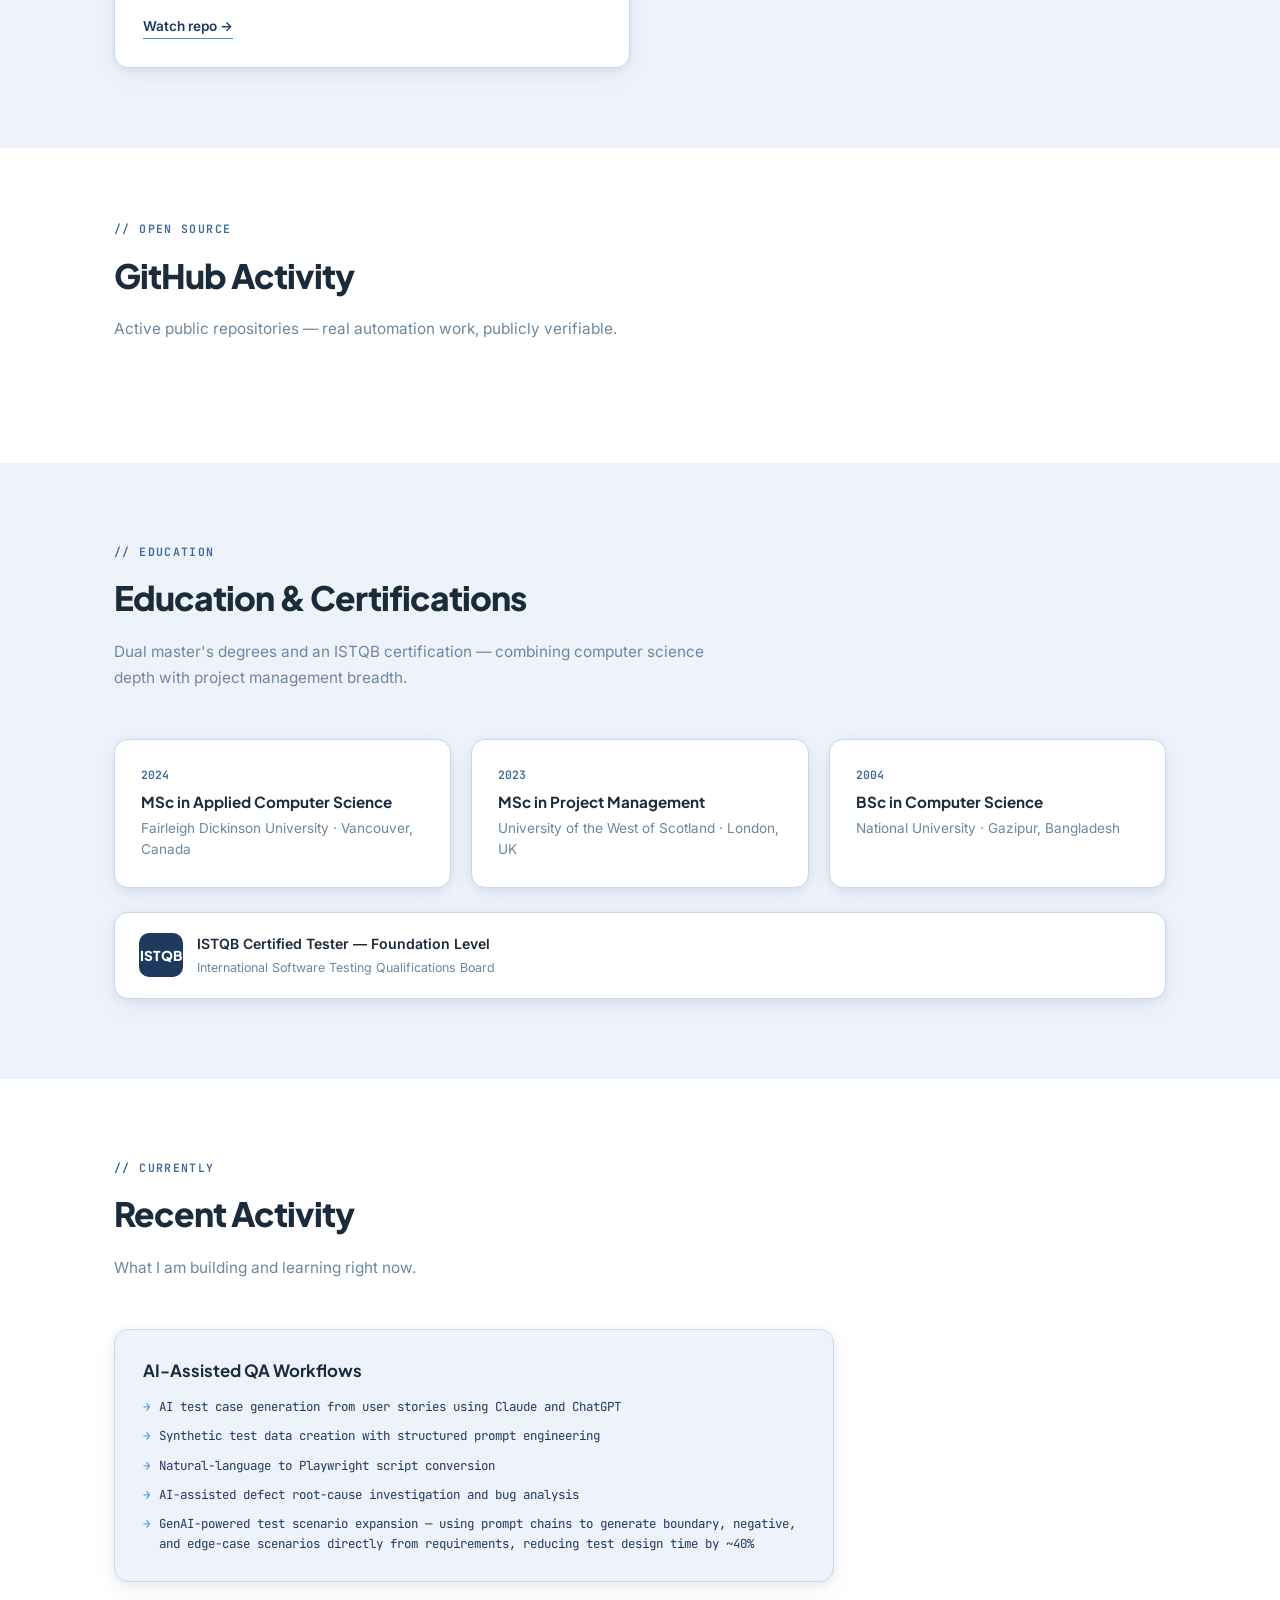
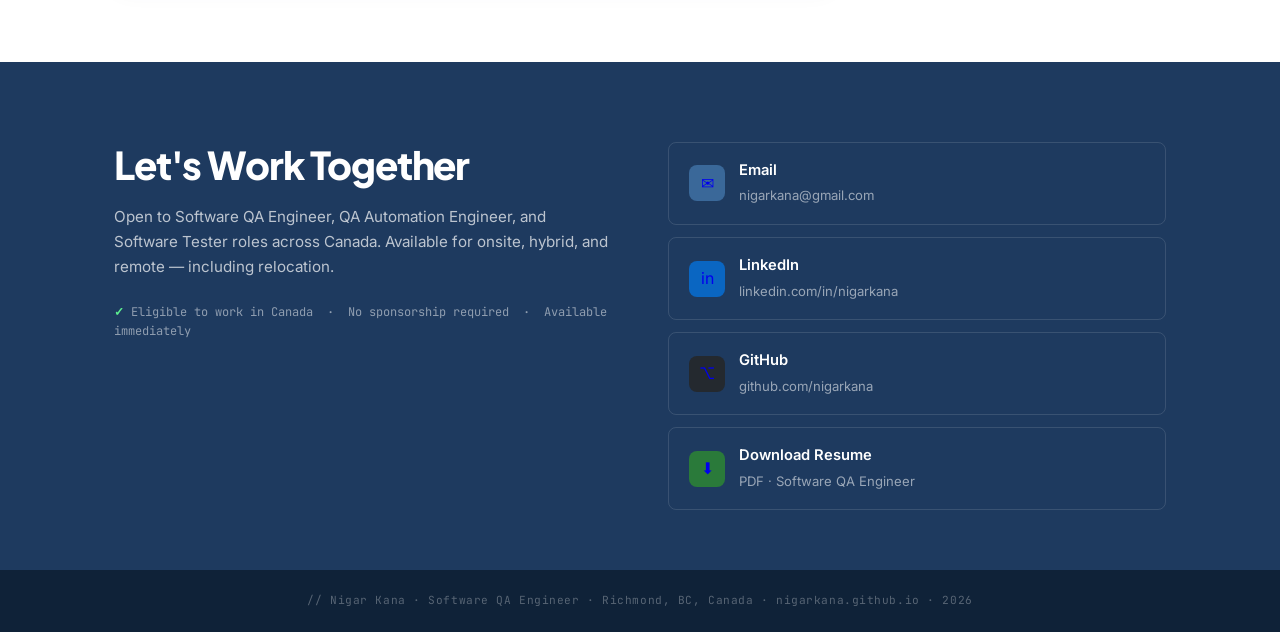
==== commit 3d4d4fe8: "v6: resume-accurate, 6yrs, PDF download" ====
--- a/index.html
+++ b/index.html
@@ -1,1166 +1,220 @@
 <!DOCTYPE html>
 <html lang="en">
 <head>
-  <meta charset="UTF-8" />
-  <meta name="viewport" content="width=device-width, initial-scale=1.0" />
-  <title>NK · Software QA Engineer | nigarkana.github.io</title>
-  <meta name="description" content="Nigar Kana is a Software QA Engineer with 10+ years of experience across telecom, government, and e-commerce. ISTQB certified. Playwright, Selenium, API testing, and AI-assisted QA. Open to roles in Canada." />
-  <meta property="og:title" content="Nigar Kana — Software QA Engineer" />
-  <meta property="og:description" content="Software QA Engineer · ISTQB Certified · Playwright, Selenium & API Testing · Richmond, BC, Canada · Open to opportunities." />
-  <meta property="og:type" content="profile" />
-  <meta property="og:url" content="https://nigarkana.github.io/" />
-  <meta name="twitter:card" content="summary" />
-  <link rel="canonical" href="https://nigarkana.github.io/" />
-
-  <!-- Favicon: NK monogram -->
-  <link rel="icon" type="image/svg+xml" href="[data-uri]" />
-
-  <!-- Fonts -->
-  <link rel="preconnect" href="https://fonts.googleapis.com" />
-  <link rel="preconnect" href="https://fonts.gstatic.com" crossorigin />
-  <link href="https://fonts.googleapis.com/css2?family=Plus+Jakarta+Sans:wght@400;600;700;800&family=Inter:wght@400;500;600&family=JetBrains+Mono:wght@400;500;600&display=swap" rel="stylesheet" />
-
+  <meta charset="UTF-8"/>
+  <meta name="viewport" content="width=device-width, initial-scale=1.0"/>
+  <title>Nigar Kana · Software QA Engineer | nigarkana.github.io</title>
+  <meta name="description" content="Nigar Kana — Software QA Engineer with 6+ years across telecom, government, and retail. ISTQB Certified. Playwright, Selenium, API testing, CI/CD. Open to roles in Canada."/>
+  <meta property="og:title" content="Nigar Kana — Software QA Engineer"/>
+  <meta property="og:description" content="Software QA Engineer · ISTQB Certified · Playwright & Selenium · Richmond, BC · Open to work in Canada."/>
+  <meta property="og:url" content="https://nigarkana.github.io/"/>
+  <link rel="canonical" href="https://nigarkana.github.io/"/>
+  <link rel="icon" type="image/svg+xml" href="[data-uri]"/>
+  <link rel="preconnect" href="https://fonts.googleapis.com"/>
+  <link rel="preconnect" href="https://fonts.gstatic.com" crossorigin/>
+  <link href="https://fonts.googleapis.com/css2?family=Plus+Jakarta+Sans:wght@400;600;700;800&family=Inter:wght@400;500;600&family=JetBrains+Mono:wght@400;500;600&display=swap" rel="stylesheet"/>
   <style>
-    /* ──────────────────────────────────────────
-       TOKENS
-    ────────────────────────────────────────── */
-    :root {
-      --bg:           #EEF3FB;
-      --surface:      #FFFFFF;
-      --navy:         #1E3A5F;
-      --navy-mid:     #2C4F7C;
-      --navy-light:   #3A6899;
-      --accent:       #4A90D9;
-      --accent-soft:  #D6E8F9;
-      --text-primary: #1A2B3C;
-      --text-body:    #3D556B;
-      --text-muted:   #6B88A0;
-      --border:       #C8D9EE;
-      --shadow-card:  0 2px 8px rgba(30,58,95,.07), 0 8px 24px rgba(30,58,95,.06);
-      --shadow-hover: 0 8px 32px rgba(30,58,95,.14), 0 2px 8px rgba(30,58,95,.08);
-      --radius:       14px;
-      --radius-sm:    8px;
+    :root{
+      --bg:#EEF3FB;--surface:#FFFFFF;--navy:#1E3A5F;--navy-mid:#2C4F7C;--navy-light:#3A6899;
+      --accent:#4A90D9;--accent-soft:#D6E8F9;--text-primary:#1A2B3C;--text-body:#3D556B;
+      --text-muted:#6B88A0;--border:#C8D9EE;
+      --shadow-card:0 2px 8px rgba(30,58,95,.07),0 8px 24px rgba(30,58,95,.06);
+      --shadow-hover:0 8px 32px rgba(30,58,95,.14),0 2px 8px rgba(30,58,95,.08);
+      --radius:14px;--radius-sm:8px;
     }
-
-    *, *::before, *::after { box-sizing: border-box; margin: 0; padding: 0; }
-
-    html { scroll-behavior: smooth; }
-
-    body {
-      font-family: 'Inter', sans-serif;
-      background: var(--bg);
-      color: var(--text-body);
-      line-height: 1.6;
-      -webkit-font-smoothing: antialiased;
+    *,*::before,*::after{box-sizing:border-box;margin:0;padding:0}
+    html{scroll-behavior:smooth}
+    body{font-family:'Inter',sans-serif;background:var(--bg);color:var(--text-body);line-height:1.6;-webkit-font-smoothing:antialiased}
+
+    /* NAV */
+    nav{position:sticky;top:0;z-index:100;background:rgba(238,243,251,.93);backdrop-filter:blur(12px);border-bottom:1px solid var(--border)}
+    .nav-inner{max-width:1100px;margin:0 auto;padding:0 24px;height:58px;display:flex;align-items:center;justify-content:space-between}
+    .nav-logo{font-family:'Plus Jakarta Sans',sans-serif;font-weight:800;font-size:1.1rem;color:var(--navy);text-decoration:none;letter-spacing:-.3px}
+    .nav-links{display:flex;gap:28px;list-style:none}
+    .nav-links a{font-family:'JetBrains Mono',monospace;font-size:.72rem;font-weight:500;color:var(--text-muted);text-decoration:none;text-transform:uppercase;letter-spacing:.08em;transition:color .2s}
+    .nav-links a:hover{color:var(--navy)}
+
+    /* HERO */
+    .hero{max-width:1100px;margin:0 auto;padding:72px 24px 64px;display:grid;grid-template-columns:1fr 380px;gap:56px;align-items:center}
+    .hero-badge{display:inline-flex;align-items:center;gap:7px;background:var(--accent-soft);border:1px solid var(--accent);color:var(--navy);font-family:'JetBrains Mono',monospace;font-size:.72rem;font-weight:600;letter-spacing:.07em;padding:5px 13px;border-radius:20px;margin-bottom:22px}
+    .hero-badge::before{content:'';width:7px;height:7px;background:#3CAD6E;border-radius:50%;animation:pulse 2s infinite}
+    @keyframes pulse{0%,100%{opacity:1}50%{opacity:.4}}
+    .hero-headline{font-family:'Plus Jakarta Sans',sans-serif;font-weight:800;font-size:clamp(2.1rem,4.5vw,3.1rem);line-height:1.15;color:var(--text-primary);letter-spacing:-.04em;margin-bottom:10px}
+    .hero-headline em{font-style:normal;color:var(--navy-light)}
+    .hero-tagline{font-size:1.05rem;color:var(--text-body);margin-bottom:22px;max-width:540px;line-height:1.65}
+    .hero-bio{font-size:.95rem;color:var(--text-body);max-width:540px;line-height:1.7;margin-bottom:28px}
+    .hero-eligibility{font-family:'JetBrains Mono',monospace;font-size:.75rem;color:var(--text-muted);margin-bottom:32px;letter-spacing:.03em}
+    .hero-eligibility::before{content:'✓ ';color:#3CAD6E;font-weight:700}
+    .hero-cta{display:flex;gap:12px;flex-wrap:wrap}
+    .btn-primary{background:var(--navy);color:#fff;padding:12px 24px;border-radius:var(--radius-sm);font-family:'Inter',sans-serif;font-weight:600;font-size:.92rem;text-decoration:none;transition:background .2s,transform .15s;display:inline-flex;align-items:center;gap:7px}
+    .btn-primary:hover{background:var(--navy-mid);transform:translateY(-1px)}
+    .btn-secondary{background:transparent;color:var(--navy);padding:12px 24px;border-radius:var(--radius-sm);border:1.5px solid var(--navy);font-family:'Inter',sans-serif;font-weight:600;font-size:.92rem;text-decoration:none;transition:background .2s,transform .15s;display:inline-flex;align-items:center;gap:7px}
+    .btn-secondary:hover{background:var(--accent-soft);transform:translateY(-1px)}
+    .btn-resume{background:#E8F4E8;color:#2A7A3A;border:1.5px solid #7DC98A;padding:12px 22px;border-radius:var(--radius-sm);font-family:'Inter',sans-serif;font-weight:600;font-size:.92rem;text-decoration:none;transition:background .2s,transform .15s;display:inline-flex;align-items:center;gap:7px}
+    .btn-resume:hover{background:#D0EBD3;transform:translateY(-1px)}
+
+    /* PHOTO */
+    .hero-photo-wrap{display:flex;flex-direction:column;align-items:flex-start}
+    .hero-photo-card{width:320px;height:400px;border-radius:20px;overflow:hidden;box-shadow:var(--shadow-hover);background:var(--accent-soft);transition:transform .4s ease;transform-style:preserve-3d}
+    .hero-photo-card:hover{transform:perspective(800px) rotateY(-4deg) rotateX(2deg) scale(1.02)}
+    .hero-photo-card img{width:100%;height:100%;object-fit:cover;object-position:center top;display:block}
+    .credential-tags{display:flex;flex-direction:column;gap:10px;margin-top:16px;align-items:flex-start}
+    .ctag{background:var(--surface);border:1px solid var(--border);border-radius:30px;padding:7px 14px;font-family:'JetBrains Mono',monospace;font-size:.7rem;font-weight:600;color:var(--navy);box-shadow:var(--shadow-card);white-space:nowrap}
+
+    /* STATS */
+    .stats-row{background:var(--surface);border-top:1px solid var(--border);border-bottom:1px solid var(--border)}
+    .stats-inner{max-width:1100px;margin:0 auto;padding:0 24px;display:grid;grid-template-columns:repeat(4,1fr)}
+    .stat-item{padding:28px 24px;border-right:1px solid var(--border);text-align:center}
+    .stat-item:last-child{border-right:none}
+    .stat-number{font-family:'Plus Jakarta Sans',sans-serif;font-weight:800;font-size:2rem;color:var(--navy);line-height:1;margin-bottom:4px}
+    .stat-label{font-family:'JetBrains Mono',monospace;font-size:.7rem;color:var(--text-muted);text-transform:uppercase;letter-spacing:.08em}
+    .stat-sub{font-size:.78rem;color:var(--text-muted);margin-top:3px}
+
+    /* SECTIONS */
+    section{padding:80px 0}
+    .section-inner{max-width:1100px;margin:0 auto;padding:0 24px}
+    .section-eyebrow{font-family:'JetBrains Mono',monospace;font-size:.72rem;font-weight:600;color:var(--navy-light);letter-spacing:.12em;text-transform:uppercase;margin-bottom:10px}
+    .section-title{font-family:'Plus Jakarta Sans',sans-serif;font-weight:800;font-size:clamp(1.6rem,3vw,2.1rem);color:var(--text-primary);letter-spacing:-.03em;margin-bottom:14px}
+    .section-desc{font-size:.96rem;color:var(--text-muted);max-width:620px;line-height:1.7;margin-bottom:48px}
+
+    /* WHY HIRE ME */
+    #why{background:var(--navy);padding:64px 0}
+    .why-inner{max-width:1100px;margin:0 auto;padding:0 24px;display:grid;grid-template-columns:280px 1fr;gap:64px;align-items:center}
+    .why-label{font-family:'JetBrains Mono',monospace;font-size:.72rem;font-weight:600;letter-spacing:.12em;text-transform:uppercase;color:rgba(255,255,255,.55);margin-bottom:14px}
+    .why-heading{font-family:'Plus Jakarta Sans',sans-serif;font-weight:800;font-size:1.9rem;color:#fff;letter-spacing:-.03em;line-height:1.25}
+    .why-points{display:flex;flex-direction:column;gap:24px}
+    .why-point{display:flex;gap:18px;align-items:flex-start}
+    .why-num{font-family:'Plus Jakarta Sans',sans-serif;font-weight:800;font-size:1.4rem;color:rgba(255,255,255,.2);min-width:28px;line-height:1.3}
+    .why-text strong{display:block;font-family:'Plus Jakarta Sans',sans-serif;font-weight:700;font-size:1rem;color:#fff;margin-bottom:4px}
+    .why-text p{font-size:.92rem;color:rgba(255,255,255,.7);line-height:1.6}
+
+    /* SKILLS */
+    #skills{background:var(--bg)}
+    .skills-grid{display:grid;grid-template-columns:repeat(3,1fr);gap:20px}
+    .skill-card{background:var(--surface);border:1px solid var(--border);border-radius:var(--radius);padding:26px 22px;box-shadow:var(--shadow-card);transition:box-shadow .25s,transform .25s}
+    .skill-card:hover{box-shadow:var(--shadow-hover);transform:translateY(-3px)}
+    .skill-card.wide{grid-column:span 3}
+    .skill-icon{font-size:1.6rem;margin-bottom:14px}
+    .skill-name{font-family:'Plus Jakarta Sans',sans-serif;font-weight:700;font-size:.95rem;color:var(--text-primary);margin-bottom:14px}
+    .skill-tags{display:flex;flex-wrap:wrap;gap:7px}
+    .stag{font-family:'JetBrains Mono',monospace;font-size:.67rem;font-weight:500;background:var(--bg);border:1px solid var(--border);color:var(--navy);padding:4px 9px;border-radius:5px}
+
+    /* EXPERIENCE */
+    #experience{background:var(--surface)}
+    .exp-timeline{position:relative;display:flex;flex-direction:column}
+    .exp-timeline::before{content:'';position:absolute;left:154px;top:8px;bottom:8px;width:2px;background:var(--border)}
+    .exp-item{display:grid;grid-template-columns:156px 1fr;gap:32px;padding:36px 0;border-bottom:1px solid var(--bg);position:relative}
+    .exp-item:last-child{border-bottom:none}
+    .exp-date{text-align:right;padding-right:32px;padding-top:4px}
+    .exp-year{font-family:'JetBrains Mono',monospace;font-size:.76rem;font-weight:600;color:var(--navy-light);line-height:1.5}
+    .exp-dot{position:absolute;left:148px;top:40px;width:14px;height:14px;border-radius:50%;background:var(--navy);border:3px solid var(--surface);box-shadow:0 0 0 2px var(--navy)}
+    .exp-dot.green{background:#3CAD6E;box-shadow:0 0 0 2px #3CAD6E}
+    .exp-dot.accent{background:var(--accent);box-shadow:0 0 0 2px var(--accent)}
+    .exp-role{font-family:'Plus Jakarta Sans',sans-serif;font-weight:700;font-size:1.05rem;color:var(--text-primary);margin-bottom:3px}
+    .exp-company{font-size:.88rem;font-weight:600;color:var(--navy-light);margin-bottom:14px}
+    .exp-type{display:inline-block;font-family:'JetBrains Mono',monospace;font-size:.65rem;font-weight:600;padding:3px 9px;border-radius:4px;margin-left:8px;vertical-align:middle}
+    .badge-contract{background:#FFF4E0;color:#9A6900;border:1px solid #F5C842}
+    .badge-volunteer{background:#E8F4E8;color:#2A7A3A;border:1px solid #7DC98A}
+    .exp-bullets{display:flex;flex-direction:column;gap:8px}
+    .exp-bullets li{font-size:.9rem;color:var(--text-body);line-height:1.65;padding-left:16px;position:relative;list-style:none}
+    .exp-bullets li::before{content:'·';position:absolute;left:0;color:var(--accent);font-weight:700;font-size:1.1rem}
+    .exp-tags{display:flex;flex-wrap:wrap;gap:7px;margin-top:16px}
+    .etag{font-family:'JetBrains Mono',monospace;font-size:.67rem;background:var(--accent-soft);border:1px solid var(--accent);color:var(--navy);padding:4px 9px;border-radius:5px}
+
+    /* PROJECTS */
+    #projects{background:var(--bg)}
+    .projects-grid{display:grid;grid-template-columns:repeat(2,1fr);gap:20px}
+    .project-card{background:var(--surface);border:1px solid var(--border);border-radius:var(--radius);padding:28px;box-shadow:var(--shadow-card);transition:box-shadow .25s,transform .25s;display:flex;flex-direction:column}
+    .project-card:hover{box-shadow:var(--shadow-hover);transform:translateY(-3px)}
+    .project-card.flagship{grid-column:1/-1;border:1.5px solid var(--navy-light);background:linear-gradient(135deg,#f8fafd 0%,#fff 100%)}
+    .project-card.flagship .project-body{display:grid;grid-template-columns:1fr 1fr;gap:28px}
+    .case-row{display:flex;align-items:center;justify-content:space-between;margin-bottom:12px}
+    .case-id{font-family:'JetBrains Mono',monospace;font-size:.7rem;font-weight:600;color:var(--navy-light);letter-spacing:.1em}
+    .case-status{font-family:'JetBrains Mono',monospace;font-size:.7rem;font-weight:600;padding:4px 10px;border-radius:20px}
+    .status-passed{background:#E3F7EC;color:#1E7A45}
+    .status-live{background:var(--navy);color:#fff}
+    .status-wip{background:#FFF4E0;color:#9A6900}
+    .project-sector{font-family:'JetBrains Mono',monospace;font-size:.68rem;font-weight:600;color:var(--text-muted);letter-spacing:.1em;text-transform:uppercase;margin-bottom:7px}
+    .project-title{font-family:'Plus Jakarta Sans',sans-serif;font-weight:700;font-size:1.08rem;color:var(--text-primary);margin-bottom:12px;line-height:1.3}
+    .project-desc{font-size:.88rem;color:var(--text-body);line-height:1.65;margin-bottom:18px;flex:1}
+    .project-metrics{display:flex;gap:18px;margin-bottom:18px;flex-wrap:wrap}
+    .metric{display:flex;flex-direction:column}
+    .metric-val{font-family:'Plus Jakarta Sans',sans-serif;font-weight:800;font-size:1.1rem;color:var(--navy);line-height:1}
+    .metric-key{font-family:'JetBrains Mono',monospace;font-size:.66rem;color:var(--text-muted);margin-top:3px}
+    .project-tags{display:flex;flex-wrap:wrap;gap:7px;margin-bottom:16px}
+    .ptag{font-family:'JetBrains Mono',monospace;font-size:.67rem;background:var(--bg);border:1px solid var(--border);color:var(--navy);padding:4px 9px;border-radius:5px}
+    .project-link{display:inline-flex;align-items:center;gap:6px;font-family:'Inter',sans-serif;font-size:.85rem;font-weight:600;color:var(--navy);text-decoration:none;border-bottom:1.5px solid var(--accent);padding-bottom:1px;transition:color .2s;width:fit-content;margin-top:auto}
+    .project-link:hover{color:var(--accent)}
+    .ci-badge-row{display:flex;align-items:center;gap:12px;margin-top:8px;flex-wrap:wrap}
+    .ci-live-pill{display:inline-flex;align-items:center;gap:6px;background:var(--navy);color:#fff;font-family:'JetBrains Mono',monospace;font-size:.7rem;font-weight:600;padding:5px 12px;border-radius:20px}
+    .ci-live-pill::before{content:'';width:6px;height:6px;background:#5DEF90;border-radius:50%;animation:pulse 2s infinite}
+    .screenshot-placeholder{background:var(--bg);border:1.5px dashed var(--border);border-radius:var(--radius-sm);height:90px;display:flex;align-items:center;justify-content:center;color:var(--text-muted);font-family:'JetBrains Mono',monospace;font-size:.72rem;text-align:center;line-height:1.4;margin-top:8px}
+
+    /* GITHUB */
+    #github{background:var(--surface);padding:72px 0}
+    .github-inner{max-width:1100px;margin:0 auto;padding:0 24px}
+    .github-img-row{display:flex;gap:16px;margin-top:28px;flex-wrap:wrap;justify-content:center}
+    .github-img-row img{border-radius:var(--radius-sm);border:1px solid var(--border);height:160px;width:auto;object-fit:contain}
+
+    /* EDUCATION */
+    #education{background:var(--bg)}
+    .edu-grid{display:grid;grid-template-columns:repeat(3,1fr);gap:20px}
+    .edu-card{background:var(--surface);border:1px solid var(--border);border-radius:var(--radius);padding:26px;box-shadow:var(--shadow-card)}
+    .edu-year{font-family:'JetBrains Mono',monospace;font-size:.72rem;color:var(--navy-light);font-weight:600;margin-bottom:6px}
+    .edu-deg{font-family:'Plus Jakarta Sans',sans-serif;font-weight:700;font-size:.95rem;color:var(--text-primary);margin-bottom:3px}
+    .edu-inst{font-size:.85rem;color:var(--text-muted)}
+    .cert-row{display:flex;gap:16px;margin-top:24px;flex-wrap:wrap}
+    .cert-card{background:var(--surface);border:1px solid var(--border);border-radius:var(--radius);padding:20px 24px;box-shadow:var(--shadow-card);display:flex;align-items:center;gap:14px;flex:1;min-width:200px}
+    .cert-badge{width:44px;height:44px;background:var(--navy);border-radius:10px;display:flex;align-items:center;justify-content:center;font-family:'Plus Jakarta Sans',sans-serif;font-weight:800;font-size:.85rem;color:#fff;flex-shrink:0}
+    .cert-name{font-family:'Inter',sans-serif;font-weight:600;font-size:.88rem;color:var(--text-primary);margin-bottom:2px}
+    .cert-org{font-size:.78rem;color:var(--text-muted)}
+
+    /* ACTIVITY */
+    #activity{background:var(--surface)}
+    .activity-card{background:var(--bg);border:1px solid var(--border);border-radius:var(--radius);padding:28px;box-shadow:var(--shadow-card);max-width:720px}
+    .activity-title{font-family:'Plus Jakarta Sans',sans-serif;font-weight:700;font-size:1.05rem;color:var(--text-primary);margin-bottom:12px}
+    .activity-list{margin-top:12px;display:flex;flex-direction:column;gap:10px}
+    .activity-list li{font-family:'JetBrains Mono',monospace;font-size:.78rem;color:var(--navy);padding-left:16px;position:relative;list-style:none;line-height:1.55}
+    .activity-list li::before{content:'→';position:absolute;left:0;color:var(--accent)}
+
+    /* CONTACT */
+    #contact{background:var(--navy);padding:80px 0 60px}
+    .contact-inner{max-width:1100px;margin:0 auto;padding:0 24px;display:grid;grid-template-columns:1fr 1fr;gap:56px;align-items:start}
+    .contact-heading{font-family:'Plus Jakarta Sans',sans-serif;font-weight:800;font-size:clamp(1.8rem,3vw,2.4rem);color:#fff;letter-spacing:-.03em;margin-bottom:16px;line-height:1.2}
+    .contact-sub{font-size:.95rem;color:rgba(255,255,255,.7);line-height:1.65;margin-bottom:24px}
+    .contact-note{font-family:'JetBrains Mono',monospace;font-size:.75rem;color:rgba(255,255,255,.5);margin-bottom:36px}
+    .contact-note strong{color:#5DEF90}
+    .contact-links{display:flex;flex-direction:column;gap:12px}
+    .contact-link{display:flex;align-items:center;gap:14px;padding:16px 20px;border-radius:var(--radius-sm);text-decoration:none;transition:background .2s,transform .15s;border:1px solid rgba(255,255,255,.12)}
+    .contact-link:hover{background:rgba(255,255,255,.07);transform:translateX(3px)}
+    .cl-icon{width:36px;height:36px;border-radius:8px;display:flex;align-items:center;justify-content:center;font-size:1rem;flex-shrink:0}
+    .ic-email{background:#3A6899}.ic-li{background:#0A66C2}.ic-gh{background:#24292F}.ic-cv{background:#2A7A3A}
+    .cl-text strong{display:block;font-weight:600;font-size:.92rem;color:#fff}
+    .cl-text span{font-size:.82rem;color:rgba(255,255,255,.55)}
+
+    footer{background:#0F2238;padding:22px 24px;text-align:center;font-family:'JetBrains Mono',monospace;font-size:.7rem;color:rgba(255,255,255,.3);letter-spacing:.05em}
+
+    @media(max-width:900px){
+      .hero{grid-template-columns:1fr;padding:48px 20px}
+      .hero-photo-wrap{display:none}
+      .skills-grid{grid-template-columns:repeat(2,1fr)}
+      .skill-card.wide{grid-column:span 2}
+      .projects-grid{grid-template-columns:1fr}
+      .project-card.flagship .project-body{grid-template-columns:1fr}
+      .edu-grid{grid-template-columns:1fr}
+      .stats-inner{grid-template-columns:repeat(2,1fr)}
+      .contact-inner{grid-template-columns:1fr}
+      .why-inner{grid-template-columns:1fr}
+      .exp-timeline::before{display:none}
+      .exp-item{grid-template-columns:1fr}
+      .exp-date{text-align:left;padding-right:0}
+      .exp-dot{display:none}
     }
-
-    /* ──────────────────────────────────────────
-       NAV
-    ────────────────────────────────────────── */
-    nav {
-      position: sticky;
-      top: 0;
-      z-index: 100;
-      background: rgba(238,243,251,.92);
-      backdrop-filter: blur(12px);
-      border-bottom: 1px solid var(--border);
-    }
-    .nav-inner {
-      max-width: 1100px;
-      margin: 0 auto;
-      padding: 0 24px;
-      height: 58px;
-      display: flex;
-      align-items: center;
-      justify-content: space-between;
-    }
-    .nav-logo {
-      font-family: 'Plus Jakarta Sans', sans-serif;
-      font-weight: 800;
-      font-size: 1.1rem;
-      color: var(--navy);
-      letter-spacing: -.3px;
-      text-decoration: none;
-    }
-    .nav-links {
-      display: flex;
-      gap: 28px;
-      list-style: none;
-    }
-    .nav-links a {
-      font-family: 'JetBrains Mono', monospace;
-      font-size: .72rem;
-      font-weight: 500;
-      color: var(--text-muted);
-      text-decoration: none;
-      text-transform: uppercase;
-      letter-spacing: .08em;
-      transition: color .2s;
-    }
-    .nav-links a:hover { color: var(--navy); }
-
-    /* ──────────────────────────────────────────
-       HERO
-    ────────────────────────────────────────── */
-    .hero {
-      max-width: 1100px;
-      margin: 0 auto;
-      padding: 72px 24px 64px;
-      display: grid;
-      grid-template-columns: 1fr 380px;
-      gap: 56px;
-      align-items: center;
-    }
-
-    .hero-badge {
-      display: inline-flex;
-      align-items: center;
-      gap: 7px;
-      background: var(--accent-soft);
-      border: 1px solid var(--accent);
-      color: var(--navy);
-      font-family: 'JetBrains Mono', monospace;
-      font-size: .72rem;
-      font-weight: 600;
-      letter-spacing: .07em;
-      padding: 5px 13px;
-      border-radius: 20px;
-      margin-bottom: 22px;
-    }
-    .hero-badge::before {
-      content: '';
-      width: 7px; height: 7px;
-      background: #3CAD6E;
-      border-radius: 50%;
-      animation: pulse 2s infinite;
-    }
-    @keyframes pulse {
-      0%,100% { opacity: 1; }
-      50% { opacity: .4; }
-    }
-
-    .hero-headline {
-      font-family: 'Plus Jakarta Sans', sans-serif;
-      font-weight: 800;
-      font-size: clamp(2.1rem, 4.5vw, 3.1rem);
-      line-height: 1.15;
-      color: var(--text-primary);
-      letter-spacing: -.04em;
-      margin-bottom: 10px;
-    }
-    .hero-headline em {
-      font-style: normal;
-      color: var(--navy-light);
-    }
-
-    .hero-tagline {
-      font-size: 1.05rem;
-      color: var(--text-body);
-      margin-bottom: 22px;
-      max-width: 540px;
-      line-height: 1.65;
-    }
-
-    .hero-bio {
-      font-size: .95rem;
-      color: var(--text-body);
-      max-width: 540px;
-      line-height: 1.7;
-      margin-bottom: 28px;
-    }
-
-    .hero-eligibility {
-      font-family: 'JetBrains Mono', monospace;
-      font-size: .75rem;
-      color: var(--text-muted);
-      margin-bottom: 32px;
-      letter-spacing: .03em;
-    }
-    .hero-eligibility::before {
-      content: '✓ ';
-      color: #3CAD6E;
-      font-weight: 700;
-    }
-
-    .hero-cta {
-      display: flex;
-      gap: 12px;
-      flex-wrap: wrap;
-    }
-    .btn-primary {
-      background: var(--navy);
-      color: #fff;
-      padding: 12px 24px;
-      border-radius: var(--radius-sm);
-      font-family: 'Inter', sans-serif;
-      font-weight: 600;
-      font-size: .92rem;
-      text-decoration: none;
-      transition: background .2s, transform .15s;
-      display: inline-flex;
-      align-items: center;
-      gap: 7px;
-    }
-    .btn-primary:hover { background: var(--navy-mid); transform: translateY(-1px); }
-    .btn-secondary {
-      background: transparent;
-      color: var(--navy);
-      padding: 12px 24px;
-      border-radius: var(--radius-sm);
-      border: 1.5px solid var(--navy);
-      font-family: 'Inter', sans-serif;
-      font-weight: 600;
-      font-size: .92rem;
-      text-decoration: none;
-      transition: background .2s, transform .15s;
-      display: inline-flex;
-      align-items: center;
-      gap: 7px;
-    }
-    .btn-secondary:hover { background: var(--accent-soft); transform: translateY(-1px); }
-
-    /* Resume download button — distinct style */
-    .btn-resume {
-      background: #E8F4E8;
-      color: #2A7A3A;
-      border: 1.5px solid #7DC98A;
-      padding: 12px 22px;
-      border-radius: var(--radius-sm);
-      font-family: 'Inter', sans-serif;
-      font-weight: 600;
-      font-size: .92rem;
-      text-decoration: none;
-      transition: background .2s, transform .15s;
-      display: inline-flex;
-      align-items: center;
-      gap: 7px;
-    }
-    .btn-resume:hover { background: #D0EBD3; transform: translateY(-1px); }
-
-    /* ── Hero Photo ── */
-    .hero-photo-wrap {
-      display: flex;
-      flex-direction: column;
-      justify-content: flex-start;
-      align-items: flex-start;
-    }
-    .hero-photo-card {
-      width: 320px;
-      height: 400px;
-      border-radius: 20px;
-      overflow: hidden;
-      box-shadow: var(--shadow-hover);
-      position: relative;
-      background: var(--accent-soft);
-      transition: transform .4s ease;
-      transform-style: preserve-3d;
-    }
-    .hero-photo-card:hover {
-      transform: perspective(800px) rotateY(-4deg) rotateX(2deg) scale(1.02);
-    }
-    .hero-photo-card img {
-      width: 100%;
-      height: 100%;
-      object-fit: cover;
-      display: block;
-    }
-    .hero-photo-placeholder {
-      width: 100%;
-      height: 100%;
-      display: flex;
-      align-items: center;
-      justify-content: center;
-      flex-direction: column;
-      gap: 8px;
-      background: linear-gradient(145deg, var(--accent-soft), #d0e4f5);
-      color: var(--navy-light);
-      font-family: 'JetBrains Mono', monospace;
-      font-size: .8rem;
-    }
-    .photo-monogram {
-      width: 72px;
-      height: 72px;
-      background: var(--navy);
-      border-radius: 50%;
-      display: flex;
-      align-items: center;
-      justify-content: center;
-      font-family: 'Plus Jakarta Sans', sans-serif;
-      font-weight: 800;
-      font-size: 1.6rem;
-      color: #fff;
-    }
-
-    .credential-tags {
-      display: flex;
-      flex-direction: column;
-      gap: 10px;
-      margin-top: 16px;
-      align-items: flex-start;
-    }
-    .ctag {
-      background: var(--surface);
-      border: 1px solid var(--border);
-      border-radius: 30px;
-      padding: 7px 14px;
-      font-family: 'JetBrains Mono', monospace;
-      font-size: .7rem;
-      font-weight: 600;
-      color: var(--navy);
-      box-shadow: var(--shadow-card);
-      white-space: nowrap;
-    }
-
-    /* ──────────────────────────────────────────
-       STATS ROW
-    ────────────────────────────────────────── */
-    .stats-row {
-      background: var(--surface);
-      border-top: 1px solid var(--border);
-      border-bottom: 1px solid var(--border);
-    }
-    .stats-inner {
-      max-width: 1100px;
-      margin: 0 auto;
-      padding: 0 24px;
-      display: grid;
-      grid-template-columns: repeat(4, 1fr);
-      divide-x: 1px solid var(--border);
-    }
-    .stat-item {
-      padding: 28px 24px;
-      border-right: 1px solid var(--border);
-      text-align: center;
-    }
-    .stat-item:last-child { border-right: none; }
-    .stat-number {
-      font-family: 'Plus Jakarta Sans', sans-serif;
-      font-weight: 800;
-      font-size: 2rem;
-      color: var(--navy);
-      line-height: 1;
-      margin-bottom: 4px;
-    }
-    .stat-label {
-      font-family: 'JetBrains Mono', monospace;
-      font-size: .7rem;
-      color: var(--text-muted);
-      text-transform: uppercase;
-      letter-spacing: .08em;
-    }
-    .stat-sub {
-      font-size: .78rem;
-      color: var(--text-muted);
-      margin-top: 3px;
-    }
-
-    /* ──────────────────────────────────────────
-       SECTION SKELETON
-    ────────────────────────────────────────── */
-    section { padding: 80px 0; }
-    .section-inner { max-width: 1100px; margin: 0 auto; padding: 0 24px; }
-
-    .section-eyebrow {
-      font-family: 'JetBrains Mono', monospace;
-      font-size: .72rem;
-      font-weight: 600;
-      color: var(--navy-light);
-      letter-spacing: .12em;
-      text-transform: uppercase;
-      margin-bottom: 10px;
-    }
-    .section-title {
-      font-family: 'Plus Jakarta Sans', sans-serif;
-      font-weight: 800;
-      font-size: clamp(1.6rem, 3vw, 2.1rem);
-      color: var(--text-primary);
-      letter-spacing: -.03em;
-      margin-bottom: 14px;
-    }
-    .section-desc {
-      font-size: .96rem;
-      color: var(--text-muted);
-      max-width: 620px;
-      line-height: 1.7;
-      margin-bottom: 48px;
-    }
-
-    /* ──────────────────────────────────────────
-       WHY HIRE ME
-    ────────────────────────────────────────── */
-    #why { background: var(--navy); color: #fff; padding: 64px 0; }
-    .why-inner {
-      max-width: 1100px;
-      margin: 0 auto;
-      padding: 0 24px;
-      display: grid;
-      grid-template-columns: 280px 1fr;
-      gap: 64px;
-      align-items: center;
-    }
-    .why-label {
-      font-family: 'JetBrains Mono', monospace;
-      font-size: .72rem;
-      font-weight: 600;
-      letter-spacing: .12em;
-      text-transform: uppercase;
-      color: rgba(255,255,255,.55);
-      margin-bottom: 14px;
-    }
-    .why-heading {
-      font-family: 'Plus Jakarta Sans', sans-serif;
-      font-weight: 800;
-      font-size: 1.9rem;
-      color: #fff;
-      letter-spacing: -.03em;
-      line-height: 1.25;
-    }
-    .why-points {
-      display: flex;
-      flex-direction: column;
-      gap: 22px;
-    }
-    .why-point {
-      display: flex;
-      gap: 18px;
-      align-items: flex-start;
-    }
-    .why-num {
-      font-family: 'Plus Jakarta Sans', sans-serif;
-      font-weight: 800;
-      font-size: 1.4rem;
-      color: rgba(255,255,255,.2);
-      min-width: 28px;
-      line-height: 1.3;
-    }
-    .why-text strong {
-      display: block;
-      font-family: 'Plus Jakarta Sans', sans-serif;
-      font-weight: 700;
-      font-size: 1rem;
-      color: #fff;
-      margin-bottom: 4px;
-    }
-    .why-text p {
-      font-size: .92rem;
-      color: rgba(255,255,255,.7);
-      line-height: 1.6;
-    }
-
-    /* ──────────────────────────────────────────
-       SKILLS
-    ────────────────────────────────────────── */
-    #skills { background: var(--bg); }
-    .skills-grid {
-      columns: 4;
-      column-gap: 20px;
-    }
-    .skill-card {
-      background: var(--surface);
-      border: 1px solid var(--border);
-      border-radius: var(--radius);
-      padding: 26px 22px;
-      box-shadow: var(--shadow-card);
-      transition: box-shadow .25s, transform .25s;
-      break-inside: avoid;
-      margin-bottom: 20px;
-      display: inline-block;
-      width: 100%;
-      vertical-align: top;
-    }
-    .skill-card:hover {
-      box-shadow: var(--shadow-hover);
-      transform: translateY(-3px);
-    }
-    .skill-icon { font-size: 1.6rem; margin-bottom: 14px; }
-    .skill-name {
-      font-family: 'Plus Jakarta Sans', sans-serif;
-      font-weight: 700;
-      font-size: .95rem;
-      color: var(--text-primary);
-      margin-bottom: 14px;
-    }
-    .skill-tags {
-      display: flex;
-      flex-wrap: wrap;
-      gap: 7px;
-    }
-    .stag {
-      font-family: 'JetBrains Mono', monospace;
-      font-size: .67rem;
-      font-weight: 500;
-      background: var(--bg);
-      border: 1px solid var(--border);
-      color: var(--navy);
-      padding: 4px 9px;
-      border-radius: 5px;
-    }
-
-    /* ──────────────────────────────────────────
-       PROFESSIONAL EXPERIENCE
-    ────────────────────────────────────────── */
-    #experience { background: var(--surface); }
-    .exp-timeline {
-      position: relative;
-      display: flex;
-      flex-direction: column;
-      gap: 0;
-    }
-    .exp-timeline::before {
-      content: '';
-      position: absolute;
-      left: 154px;
-      top: 8px;
-      bottom: 8px;
-      width: 2px;
-      background: var(--border);
-    }
-    .exp-item {
-      display: grid;
-      grid-template-columns: 156px 1fr;
-      gap: 32px;
-      padding: 32px 0;
-      border-bottom: 1px solid var(--bg);
-      position: relative;
-    }
-    .exp-item:last-child { border-bottom: none; }
-    .exp-date {
-      text-align: right;
-      padding-right: 32px;
-      padding-top: 4px;
-    }
-    .exp-year {
-      font-family: 'JetBrains Mono', monospace;
-      font-size: .78rem;
-      font-weight: 600;
-      color: var(--navy-light);
-    }
-    .exp-dot {
-      position: absolute;
-      left: 148px;
-      top: 36px;
-      width: 14px;
-      height: 14px;
-      border-radius: 50%;
-      background: var(--navy);
-      border: 3px solid var(--bg);
-      box-shadow: 0 0 0 2px var(--navy);
-    }
-    .exp-dot.accent {
-      background: var(--accent);
-      box-shadow: 0 0 0 2px var(--accent);
-    }
-    .exp-content {}
-    .exp-role {
-      font-family: 'Plus Jakarta Sans', sans-serif;
-      font-weight: 700;
-      font-size: 1.05rem;
-      color: var(--text-primary);
-      margin-bottom: 3px;
-    }
-    .exp-company {
-      font-size: .88rem;
-      font-weight: 600;
-      color: var(--navy-light);
-      margin-bottom: 12px;
-    }
-    .exp-desc {
-      font-size: .91rem;
-      color: var(--text-body);
-      line-height: 1.65;
-      max-width: 640px;
-    }
-    .exp-bullets {
-      max-width: 640px;
-      margin: 4px 0 0 0;
-      padding: 0;
-      list-style: none;
-    }
-    .exp-bullets li {
-      font-size: .91rem;
-      color: var(--text-body);
-      line-height: 1.6;
-      padding-left: 18px;
-      position: relative;
-      margin-bottom: 8px;
-    }
-    .exp-bullets li::before {
-      content: '→';
-      position: absolute;
-      left: 0;
-      color: var(--accent);
-      font-family: 'JetBrains Mono', monospace;
-    }
-    .exp-bullets li:last-child { margin-bottom: 0; }
-    .exp-tags {
-      display: flex;
-      flex-wrap: wrap;
-      gap: 7px;
-      margin-top: 12px;
-    }
-    .etag {
-      font-family: 'JetBrains Mono', monospace;
-      font-size: .67rem;
-      background: var(--accent-soft);
-      border: 1px solid var(--accent);
-      color: var(--navy);
-      padding: 4px 9px;
-      border-radius: 5px;
-    }
-
-    /* ──────────────────────────────────────────
-       PROJECTS
-    ────────────────────────────────────────── */
-    #projects { background: var(--bg); }
-    .projects-grid {
-      display: grid;
-      grid-template-columns: repeat(2, 1fr);
-      gap: 20px;
-    }
-    .project-card {
-      background: var(--surface);
-      border: 1px solid var(--border);
-      border-radius: var(--radius);
-      padding: 28px;
-      box-shadow: var(--shadow-card);
-      transition: box-shadow .25s, transform .25s;
-      display: flex;
-      flex-direction: column;
-    }
-    .project-card:hover {
-      box-shadow: var(--shadow-hover);
-      transform: translateY(-3px);
-    }
-    .project-card.flagship {
-      grid-column: 1 / -1;
-      border: 1.5px solid var(--navy-light);
-      background: linear-gradient(135deg, #f8fafd 0%, #fff 100%);
-    }
-    .project-card.flagship .project-body {
-      display: grid;
-      grid-template-columns: 1fr 1fr;
-      gap: 28px;
-    }
-    .case-row {
-      display: flex;
-      align-items: center;
-      justify-content: space-between;
-      margin-bottom: 12px;
-    }
-    .case-id {
-      font-family: 'JetBrains Mono', monospace;
-      font-size: .7rem;
-      font-weight: 600;
-      color: var(--navy-light);
-      letter-spacing: .1em;
-    }
-    .case-status {
-      font-family: 'JetBrains Mono', monospace;
-      font-size: .7rem;
-      font-weight: 600;
-      padding: 4px 10px;
-      border-radius: 20px;
-    }
-    .status-passed { background: #E3F7EC; color: #1E7A45; }
-    .status-live   { background: var(--navy); color: #fff; }
-    .status-wip    { background: #FFF4E0; color: #9A6900; }
-
-    .project-sector {
-      font-family: 'JetBrains Mono', monospace;
-      font-size: .68rem;
-      font-weight: 600;
-      color: var(--text-muted);
-      letter-spacing: .1em;
-      text-transform: uppercase;
-      margin-bottom: 7px;
-    }
-    .project-title {
-      font-family: 'Plus Jakarta Sans', sans-serif;
-      font-weight: 700;
-      font-size: 1.08rem;
-      color: var(--text-primary);
-      margin-bottom: 12px;
-      line-height: 1.3;
-    }
-    .project-desc {
-      font-size: .88rem;
-      color: var(--text-body);
-      line-height: 1.65;
-      margin-bottom: 18px;
-      flex: 1;
-    }
-    .project-metrics {
-      display: flex;
-      gap: 18px;
-      margin-bottom: 18px;
-      flex-wrap: wrap;
-    }
-    .metric {
-      display: flex;
-      flex-direction: column;
-    }
-    .metric-val {
-      font-family: 'Plus Jakarta Sans', sans-serif;
-      font-weight: 800;
-      font-size: 1.1rem;
-      color: var(--navy);
-      line-height: 1;
-    }
-    .metric-key {
-      font-family: 'JetBrains Mono', monospace;
-      font-size: .66rem;
-      color: var(--text-muted);
-      margin-top: 3px;
-    }
-    .project-tags {
-      display: flex;
-      flex-wrap: wrap;
-      gap: 7px;
-      margin-bottom: 16px;
-    }
-    .ptag {
-      font-family: 'JetBrains Mono', monospace;
-      font-size: .67rem;
-      background: var(--bg);
-      border: 1px solid var(--border);
-      color: var(--navy);
-      padding: 4px 9px;
-      border-radius: 5px;
-    }
-    .project-link {
-      display: inline-flex;
-      align-items: center;
-      gap: 6px;
-      font-family: 'Inter', sans-serif;
-      font-size: .85rem;
-      font-weight: 600;
-      color: var(--navy);
-      text-decoration: none;
-      border-bottom: 1.5px solid var(--accent);
-      padding-bottom: 1px;
-      transition: color .2s;
-      width: fit-content;
-    }
-    .project-link:hover { color: var(--accent); }
-
-    /* Flagship screenshots area */
-    .flagship-screenshots {
-      display: flex;
-      flex-direction: column;
-      gap: 12px;
-    }
-    .screenshot-label {
-      font-family: 'JetBrains Mono', monospace;
-      font-size: .7rem;
-      font-weight: 600;
-      color: var(--text-muted);
-      text-transform: uppercase;
-      letter-spacing: .08em;
-      margin-bottom: 4px;
-    }
-    .screenshot-placeholder {
-      background: var(--bg);
-      border: 1.5px dashed var(--border);
-      border-radius: var(--radius-sm);
-      height: 90px;
-      display: flex;
-      align-items: center;
-      justify-content: center;
-      color: var(--text-muted);
-      font-family: 'JetBrains Mono', monospace;
-      font-size: .72rem;
-      text-align: center;
-      line-height: 1.4;
-    }
-    .ci-badge-row {
-      display: flex;
-      align-items: center;
-      gap: 12px;
-      margin-top: 4px;
-    }
-    .ci-live-pill {
-      display: inline-flex;
-      align-items: center;
-      gap: 6px;
-      background: var(--navy);
-      color: #fff;
-      font-family: 'JetBrains Mono', monospace;
-      font-size: .7rem;
-      font-weight: 600;
-      padding: 5px 12px;
-      border-radius: 20px;
-    }
-    .ci-live-pill::before {
-      content: '';
-      width: 6px; height: 6px;
-      background: #5DEF90;
-      border-radius: 50%;
-      animation: pulse 2s infinite;
-    }
-
-    /* ──────────────────────────────────────────
-       GITHUB STATS
-    ────────────────────────────────────────── */
-    #github { background: var(--surface); padding: 72px 0; }
-    .github-inner {
-      max-width: 1100px;
-      margin: 0 auto;
-      padding: 0 24px;
-    }
-    .github-stats-grid {
-      display: grid;
-      grid-template-columns: repeat(3, 1fr);
-      gap: 20px;
-      margin-top: 40px;
-    }
-    .github-stat-card {
-      background: var(--bg);
-      border: 1px solid var(--border);
-      border-radius: var(--radius);
-      padding: 24px;
-      text-align: center;
-      transition: box-shadow .2s, transform .2s;
-    }
-    .github-stat-card:hover {
-      box-shadow: var(--shadow-hover);
-      transform: translateY(-2px);
-    }
-    .gh-icon { font-size: 1.8rem; margin-bottom: 10px; }
-    .gh-val {
-      font-family: 'Plus Jakarta Sans', sans-serif;
-      font-weight: 800;
-      font-size: 1.7rem;
-      color: var(--navy);
-      line-height: 1;
-      margin-bottom: 5px;
-    }
-    .gh-label {
-      font-family: 'JetBrains Mono', monospace;
-      font-size: .7rem;
-      color: var(--text-muted);
-      text-transform: uppercase;
-      letter-spacing: .08em;
-    }
-    .github-img-row {
-      display: flex;
-      gap: 16px;
-      margin-top: 28px;
-      flex-wrap: wrap;
-      justify-content: center;
-    }
-    .github-img-row img {
-      border-radius: var(--radius-sm);
-      border: 1px solid var(--border);
-      height: 160px;
-      width: auto;
-      object-fit: contain;
-    }
-
-    /* ──────────────────────────────────────────
-       BLOG
-    ────────────────────────────────────────── */
-    #blog { background: var(--surface); }
-    .blog-grid {
-      display: grid;
-      grid-template-columns: repeat(3, 1fr);
-      gap: 20px;
-    }
-    .blog-card {
-      background: var(--bg);
-      border: 1px solid var(--border);
-      border-radius: var(--radius);
-      padding: 28px;
-      box-shadow: var(--shadow-card);
-      transition: box-shadow .25s, transform .25s;
-      display: flex;
-      flex-direction: column;
-      text-decoration: none;
-    }
-    .blog-card:hover {
-      box-shadow: var(--shadow-hover);
-      transform: translateY(-3px);
-    }
-    .blog-eyebrow {
-      font-family: 'JetBrains Mono', monospace;
-      font-size: .68rem;
-      font-weight: 600;
-      color: var(--navy-light);
-      letter-spacing: .1em;
-      text-transform: uppercase;
-      margin-bottom: 10px;
-    }
-    .blog-title {
-      font-family: 'Plus Jakarta Sans', sans-serif;
-      font-weight: 700;
-      font-size: 1.12rem;
-      color: var(--text-primary);
-      margin-bottom: 12px;
-      line-height: 1.35;
-    }
-    .blog-desc {
-      font-size: .89rem;
-      color: var(--text-body);
-      line-height: 1.65;
-      margin-bottom: 20px;
-      flex: 1;
-    }
-    .blog-meta {
-      font-family: 'JetBrains Mono', monospace;
-      font-size: .72rem;
-      color: var(--text-muted);
-      margin-bottom: 14px;
-    }
-    .blog-read {
-      display: inline-flex;
-      align-items: center;
-      gap: 6px;
-      font-family: 'Inter', sans-serif;
-      font-size: .85rem;
-      font-weight: 600;
-      color: var(--navy);
-      border-bottom: 1.5px solid var(--accent);
-      padding-bottom: 1px;
-      width: fit-content;
-      transition: color .2s;
-    }
-    .blog-card:hover .blog-read { color: var(--accent); }
-
-    /* ──────────────────────────────────────────
-       EDUCATION
-    ────────────────────────────────────────── */
-    #education { background: var(--bg); }
-    .edu-grid {
-      display: grid;
-      grid-template-columns: 1fr 1fr;
-      gap: 24px;
-    }
-    .edu-card {
-      background: var(--surface);
-      border: 1px solid var(--border);
-      border-radius: var(--radius);
-      padding: 26px;
-      box-shadow: var(--shadow-card);
-    }
-    .edu-year {
-      font-family: 'JetBrains Mono', monospace;
-      font-size: .72rem;
-      color: var(--navy-light);
-      font-weight: 600;
-      margin-bottom: 6px;
-    }
-    .edu-deg {
-      font-family: 'Plus Jakarta Sans', sans-serif;
-      font-weight: 700;
-      font-size: 1rem;
-      color: var(--text-primary);
-      margin-bottom: 3px;
-    }
-    .edu-inst {
-      font-size: .88rem;
-      color: var(--text-muted);
-    }
-    .cert-grid {
-      display: grid;
-      grid-template-columns: repeat(auto-fit, minmax(200px, 240px));
-      gap: 14px;
-      margin-top: 28px;
-    }
-    .cert-card {
-      background: var(--surface);
-      border: 1px solid var(--border);
-      border-radius: var(--radius);
-      padding: 20px;
-      text-align: center;
-      box-shadow: var(--shadow-card);
-    }
-    .cert-badge {
-      width: 44px; height: 44px;
-      background: var(--navy);
-      border-radius: 10px;
-      display: flex;
-      align-items: center;
-      justify-content: center;
-      font-family: 'Plus Jakarta Sans', sans-serif;
-      font-weight: 800;
-      font-size: .85rem;
-      color: #fff;
-      margin: 0 auto 10px;
-    }
-    .cert-name {
-      font-family: 'Inter', sans-serif;
-      font-weight: 600;
-      font-size: .85rem;
-      color: var(--text-primary);
-      margin-bottom: 3px;
-    }
-    .cert-org {
-      font-size: .78rem;
-      color: var(--text-muted);
-    }
-
-    /* ──────────────────────────────────────────
-       ACTIVITY
-    ────────────────────────────────────────── */
-    #activity { background: var(--surface); }
-    .activity-card {
-      background: var(--bg);
-      border: 1px solid var(--border);
-      border-radius: var(--radius);
-      padding: 28px;
-      box-shadow: var(--shadow-card);
-      max-width: 700px;
-    }
-    .activity-title {
-      font-family: 'Plus Jakarta Sans', sans-serif;
-      font-weight: 700;
-      font-size: 1.05rem;
-      color: var(--text-primary);
-      margin-bottom: 12px;
-    }
-    .activity-desc {
-      font-size: .92rem;
-      color: var(--text-body);
-      line-height: 1.7;
-    }
-    .activity-list {
-      margin-top: 14px;
-      display: flex;
-      flex-direction: column;
-      gap: 9px;
-    }
-    .activity-list li {
-      font-family: 'JetBrains Mono', monospace;
-      font-size: .78rem;
-      color: var(--navy);
-      padding-left: 16px;
-      position: relative;
-      list-style: none;
-    }
-    .activity-list li::before {
-      content: '→';
-      position: absolute;
-      left: 0;
-      color: var(--accent);
-    }
-
-    /* ──────────────────────────────────────────
-       CONTACT
-    ────────────────────────────────────────── */
-    #contact {
-      background: var(--navy);
-      color: #fff;
-      padding: 80px 0 60px;
-    }
-    .contact-inner {
-      max-width: 1100px;
-      margin: 0 auto;
-      padding: 0 24px;
-      display: grid;
-      grid-template-columns: 1fr 1fr;
-      gap: 56px;
-      align-items: start;
-    }
-    .contact-heading {
-      font-family: 'Plus Jakarta Sans', sans-serif;
-      font-weight: 800;
-      font-size: clamp(1.8rem, 3vw, 2.4rem);
-      color: #fff;
-      letter-spacing: -.03em;
-      margin-bottom: 16px;
-      line-height: 1.2;
-    }
-    .contact-sub {
-      font-size: .95rem;
-      color: rgba(255,255,255,.7);
-      line-height: 1.65;
-      margin-bottom: 28px;
-    }
-    .contact-eligibility {
-      font-family: 'JetBrains Mono', monospace;
-      font-size: .75rem;
-      color: rgba(255,255,255,.5);
-      margin-bottom: 36px;
-    }
-    .contact-eligibility strong { color: #5DEF90; }
-    .contact-links {
-      display: flex;
-      flex-direction: column;
-      gap: 14px;
-    }
-    .contact-link {
-      display: flex;
-      align-items: center;
-      gap: 14px;
-      padding: 18px 22px;
-      border-radius: var(--radius-sm);
-      text-decoration: none;
-      transition: background .2s, transform .15s;
-      border: 1px solid rgba(255,255,255,.12);
-    }
-    .contact-link:hover { background: rgba(255,255,255,.07); transform: translateX(3px); }
-    .contact-link-icon {
-      width: 36px; height: 36px;
-      border-radius: 8px;
-      display: flex;
-      align-items: center;
-      justify-content: center;
-      font-size: 1rem;
-      flex-shrink: 0;
-    }
-    .contact-link-icon.email-ic { background: #3A6899; }
-    .contact-link-icon.li-ic { background: #0A66C2; }
-    .contact-link-icon.gh-ic { background: #24292F; }
-    .contact-link-icon.cv-ic { background: #2A7A3A; }
-    .contact-link-text strong {
-      display: block;
-      font-weight: 600;
-      font-size: .92rem;
-      color: #fff;
-    }
-    .contact-link-text span {
-      font-size: .82rem;
-      color: rgba(255,255,255,.55);
-    }
-
-    footer {
-      background: #0F2238;
-      padding: 22px 24px;
-      text-align: center;
-      font-family: 'JetBrains Mono', monospace;
-      font-size: .7rem;
-      color: rgba(255,255,255,.3);
-      letter-spacing: .05em;
-    }
-
-    /* ──────────────────────────────────────────
-       RESPONSIVE
-    ────────────────────────────────────────── */
-    @media (max-width: 900px) {
-      .hero { grid-template-columns: 1fr; padding: 48px 20px; }
-      .hero-photo-wrap { display: none; }
-      .skills-grid { columns: 2; }
-      .projects-grid { grid-template-columns: 1fr; }
-      .blog-grid { grid-template-columns: repeat(2, 1fr); }
-      .project-card.flagship .project-body { grid-template-columns: 1fr; }
-      .edu-grid { grid-template-columns: 1fr; }
-      .stats-inner { grid-template-columns: repeat(2, 1fr); }
-      .contact-inner { grid-template-columns: 1fr; }
-      .why-inner { grid-template-columns: 1fr; }
-      .github-stats-grid { grid-template-columns: repeat(2, 1fr); }
-      .exp-timeline::before { display: none; }
-      .exp-item { grid-template-columns: 1fr; }
-      .exp-date { text-align: left; padding-right: 0; }
-      .exp-dot { display: none; }
-    }
-
-    @media (prefers-reduced-motion: reduce) {
-      *, *::before, *::after { animation: none !important; transition: none !important; }
-    }
+    @media(prefers-reduced-motion:reduce){*,*::before,*::after{animation:none!important;transition:none!important}}
   </style>
 </head>
 <body>
 
-<!-- ── NAV ── -->
 <nav>
   <div class="nav-inner">
     <a href="#" class="nav-logo">NSK.qa</a>
@@ -1169,82 +223,69 @@
       <li><a href="#skills">Skills</a></li>
       <li><a href="#experience">Experience</a></li>
       <li><a href="#projects">Projects</a></li>
-      <li><a href="#blog">Blog</a></li>
       <li><a href="#education">Education</a></li>
       <li><a href="#contact">Contact</a></li>
     </ul>
   </div>
 </nav>
 
-<!-- ── HERO ── -->
 <main>
-<section style="padding: 0;">
+
+<!-- HERO -->
+<section style="padding:0">
   <div class="hero">
-    <div class="hero-content">
+    <div>
       <div class="hero-badge">Software QA Engineer · Richmond, BC, Canada</div>
-
-      <h1 class="hero-headline">
-        Helping teams ship<br><em>quality software</em><br>through modern testing.
-      </h1>
-
-      <p class="hero-tagline">
-        Over a decade across government, telecom, and enterprise — manual testing, Playwright automation, API validation, and AI-assisted quality engineering. ISTQB Certified.
-      </p>
-
-      <p class="hero-bio">
-        I came to QA through a simple conviction: a defect caught before deployment costs a fraction of one caught by a real user. That discipline has shaped every project I've touched — from a government permitting system serving citizens to live Playwright automation suites running on every commit.
-      </p>
-
-      <p class="hero-eligibility">Eligible to work in Canada · Available immediately</p>
-
+      <h1 class="hero-headline">Helping teams ship<br><em>quality software</em><br>through modern testing.</h1>
+      <p class="hero-tagline">6+ years across telecom, government, and retail — manual and automated testing with Playwright &amp; Selenium, API testing with Postman, and CI/CD pipelines with GitHub Actions. ISTQB Certified.</p>
+      <p class="hero-bio">Automation work at RTI International cut manual testing effort by 20%. I have led QA teams, defined test strategy from scratch, and run more than 25 UAT cycles with government and enterprise users. Currently building the QA practice for a retail platform at Swavu Ltd. Eligible to work in Canada — no sponsorship needed.</p>
+      <p class="hero-eligibility">Eligible to work in Canada · Open to onsite, hybrid, and remote roles</p>
       <div class="hero-cta">
-        <a href="#projects" class="btn-primary">View Case Studies →</a>
+        <a href="#projects" class="btn-primary">View Projects →</a>
         <a href="#contact" class="btn-secondary">Get in Touch</a>
-        <!-- Replace href below with your actual resume URL or file path -->
-        <a href="resume.pdf" class="btn-resume" download="Nigar Kana-Software QA Engineer-Resume.pdf">⬇ Download Resume</a>
-      </div>
-    </div>
-
+        <a href="Nigar_Kana_QA_Engineer_Resume.pdf" class="btn-resume" download>⬇ Download Resume</a>
+      </div>
+    </div>
     <div class="hero-photo-wrap">
       <div class="hero-photo-card">
-        <img src="[data-uri]" alt="Nigar Kana — Software QA Engineer, Richmond, BC" style="width:100%;height:100%;object-fit:cover;object-position:center top;display:block;" />
+        <img src="[data-uri]" alt="Nigar Kana — Software QA Engineer, Richmond BC"/>
       </div>
       <div class="credential-tags">
         <div class="ctag">✦ ISTQB Certified</div>
-        <div class="ctag">⚡ Playwright · CI/CD</div>
+        <div class="ctag">⚡ Playwright · Selenium · CI/CD</div>
         <div class="ctag">📍 Richmond, BC · Open to work</div>
       </div>
     </div>
   </div>
 </section>
 
-<!-- ── STATS ROW ── -->
+<!-- STATS -->
 <div class="stats-row">
   <div class="stats-inner">
     <div class="stat-item">
-      <div class="stat-number">10+</div>
-      <div class="stat-label">Years of Experience</div>
-      <div class="stat-sub">Govt · Telecom · Enterprise</div>
+      <div class="stat-number">6+</div>
+      <div class="stat-label">Years Experience</div>
+      <div class="stat-sub">Telecom · Govt · Retail</div>
     </div>
     <div class="stat-item">
-      <div class="stat-number">6</div>
-      <div class="stat-label">Projects Delivered</div>
-      <div class="stat-sub">& Validated</div>
+      <div class="stat-number">25+</div>
+      <div class="stat-label">UAT Cycles Led</div>
+      <div class="stat-sub">Govt & enterprise users</div>
+    </div>
+    <div class="stat-item">
+      <div class="stat-number">20%</div>
+      <div class="stat-label">Manual Effort Reduced</div>
+      <div class="stat-sub">Via Selenium automation</div>
     </div>
     <div class="stat-item">
       <div class="stat-number">ISTQB</div>
       <div class="stat-label">Certified Tester</div>
       <div class="stat-sub">Foundation Level</div>
     </div>
-    <div class="stat-item">
-      <div class="stat-number">3×</div>
-      <div class="stat-label">Cross-browser CI Pipeline</div>
-      <div class="stat-sub">Chromium · Firefox · WebKit</div>
-    </div>
   </div>
 </div>
 
-<!-- ── WHY HIRE ME ── -->
+<!-- WHY HIRE ME -->
 <section id="why">
   <div class="why-inner">
     <div>
@@ -1255,654 +296,456 @@
       <div class="why-point">
         <div class="why-num">01</div>
         <div class="why-text">
-          <strong>Over a decade of real-world coverage depth</strong>
-          <p>I've tested across government permitting systems, telecom networks, e-commerce platforms, and enterprise HRM/payroll systems — each domain with its own failure modes, compliance requirements, and stakeholder expectations. I know how to ask the right questions before a single test case is written.</p>
+          <strong>Proven results — not just theory</strong>
+          <p>Automation at RTI International reduced manual testing effort by 20% and improved team efficiency by 15%. I have led QA from requirements through release across government permitting systems, Bangladesh's largest telecom network, and retail platforms — each with different failure modes and compliance pressures.</p>
         </div>
       </div>
       <div class="why-point">
         <div class="why-num">02</div>
         <div class="why-text">
-          <strong>Automation that actually runs in production</strong>
-          <p>My Playwright framework isn't a demo — it's publicly verifiable, green on every push, and built on the Page Object Model across three browsers. I pair automation with manual exploratory skill so nothing falls through the gaps between the two.</p>
+          <strong>Full-stack QA — manual, automated, API, and performance</strong>
+          <p>Playwright and Selenium for UI automation, Postman for API testing, JMeter and k6 for load and stress testing, Lighthouse for performance scoring, and axe-core for accessibility audits. I set up CI/CD pipelines with GitHub Actions so tests run automatically on every merge — not just before release.</p>
         </div>
       </div>
       <div class="why-point">
         <div class="why-num">03</div>
         <div class="why-text">
-          <strong>Canadian MSc graduate with AI-forward QA skills</strong>
-          <p>Dual master's degrees in Applied Computer Science and Project Management, combined with active work applying LLMs to test case generation and synthetic test data. I bring both academic rigour and practical hands-on delivery to every engagement.</p>
-        </div>
-      </div>
-    </div>
-  </div>
-</section>
-
-<!-- ── SKILLS ── -->
+          <strong>Eligible to work in Canada — available now</strong>
+          <p>Canadian MSc graduate (Fairleigh Dickinson University, Vancouver) with dual master's degrees. No sponsorship required. Open to onsite, hybrid, and remote roles across Canada, including relocation. Actively using Claude, ChatGPT, and GitHub Copilot to accelerate test generation and automation scripting.</p>
+        </div>
+      </div>
+    </div>
+  </div>
+</section>
+
+<!-- SKILLS -->
 <section id="skills">
   <div class="section-inner">
-    <div class="section-eyebrow">// capabilities</div>
-    <h2 class="section-title">Skills & Coverage</h2>
-    <p class="section-desc">Full-lifecycle coverage — from exploratory manual testing to automated suites and AI-assisted methods.</p>
+    <div class="section-eyebrow">// technical skills</div>
+    <h2 class="section-title">Skills & Expertise</h2>
+    <p class="section-desc">Full-lifecycle QA coverage — manual, automated, API, performance, accessibility, and AI-assisted testing across Agile delivery cycles.</p>
     <div class="skills-grid">
       <div class="skill-card">
         <div class="skill-icon">🎯</div>
-        <div class="skill-name">Core Testing</div>
+        <div class="skill-name">QA Practices</div>
         <div class="skill-tags">
-          <span class="stag">Requirement Analysis</span>
-          <span class="stag">Test Case Design</span>
+          <span class="stag">Test Strategy & Planning</span>
+          <span class="stag">Requirements Analysis</span>
           <span class="stag">Risk-Based Testing</span>
-          <span class="stag">Shift Left</span>
-          <span class="stag">Test Pyramid</span>
-          <span class="stag">API Testing</span>
-          <span class="stag">Manual Testing</span>
-          <span class="stag">Automation Testing</span>
-          <span class="stag">Smoke Testing</span>
           <span class="stag">Regression Testing</span>
+          <span class="stag">Defect Management</span>
+          <span class="stag">UAT Facilitation</span>
+          <span class="stag">Release Validation</span>
           <span class="stag">Exploratory Testing</span>
-          <span class="stag">UAT Testing</span>
-        </div>
-      </div>
-      <div class="skill-card">
-        <div class="skill-icon">💻</div>
-        <div class="skill-name">Programming Languages</div>
-        <div class="skill-tags">
-          <span class="stag">Python</span>
-          <span class="stag">JavaScript</span>
         </div>
       </div>
       <div class="skill-card">
         <div class="skill-icon">🤖</div>
-        <div class="skill-name">Test Automation</div>
+        <div class="skill-name">Automation & Programming</div>
         <div class="skill-tags">
           <span class="stag">Playwright</span>
           <span class="stag">Selenium</span>
           <span class="stag">Robot Framework</span>
+          <span class="stag">Python</span>
+          <span class="stag">JavaScript</span>
           <span class="stag">Page Object Model</span>
+          <span class="stag">GitHub Actions</span>
+          <span class="stag">Docker</span>
         </div>
       </div>
       <div class="skill-card">
         <div class="skill-icon">🔌</div>
-        <div class="skill-name">API Testing</div>
+        <div class="skill-name">API & Performance Testing</div>
         <div class="skill-tags">
           <span clas